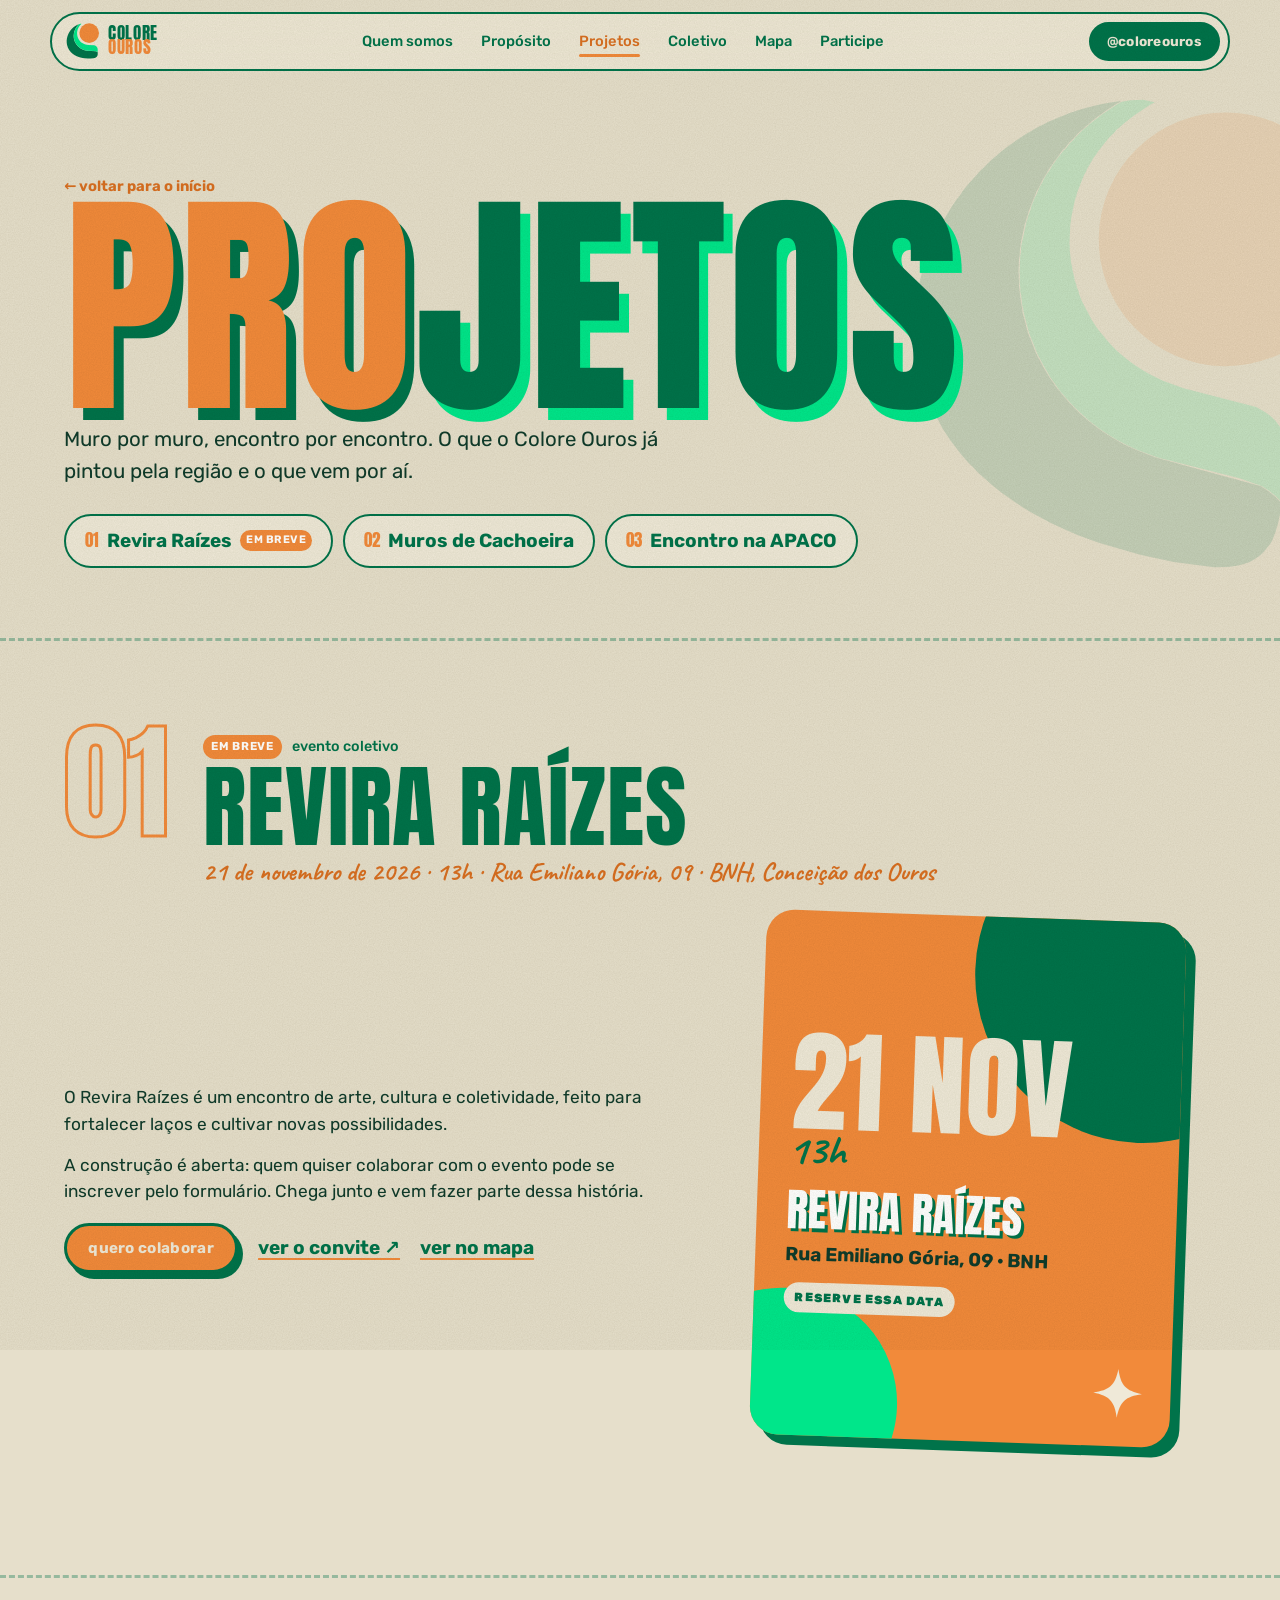
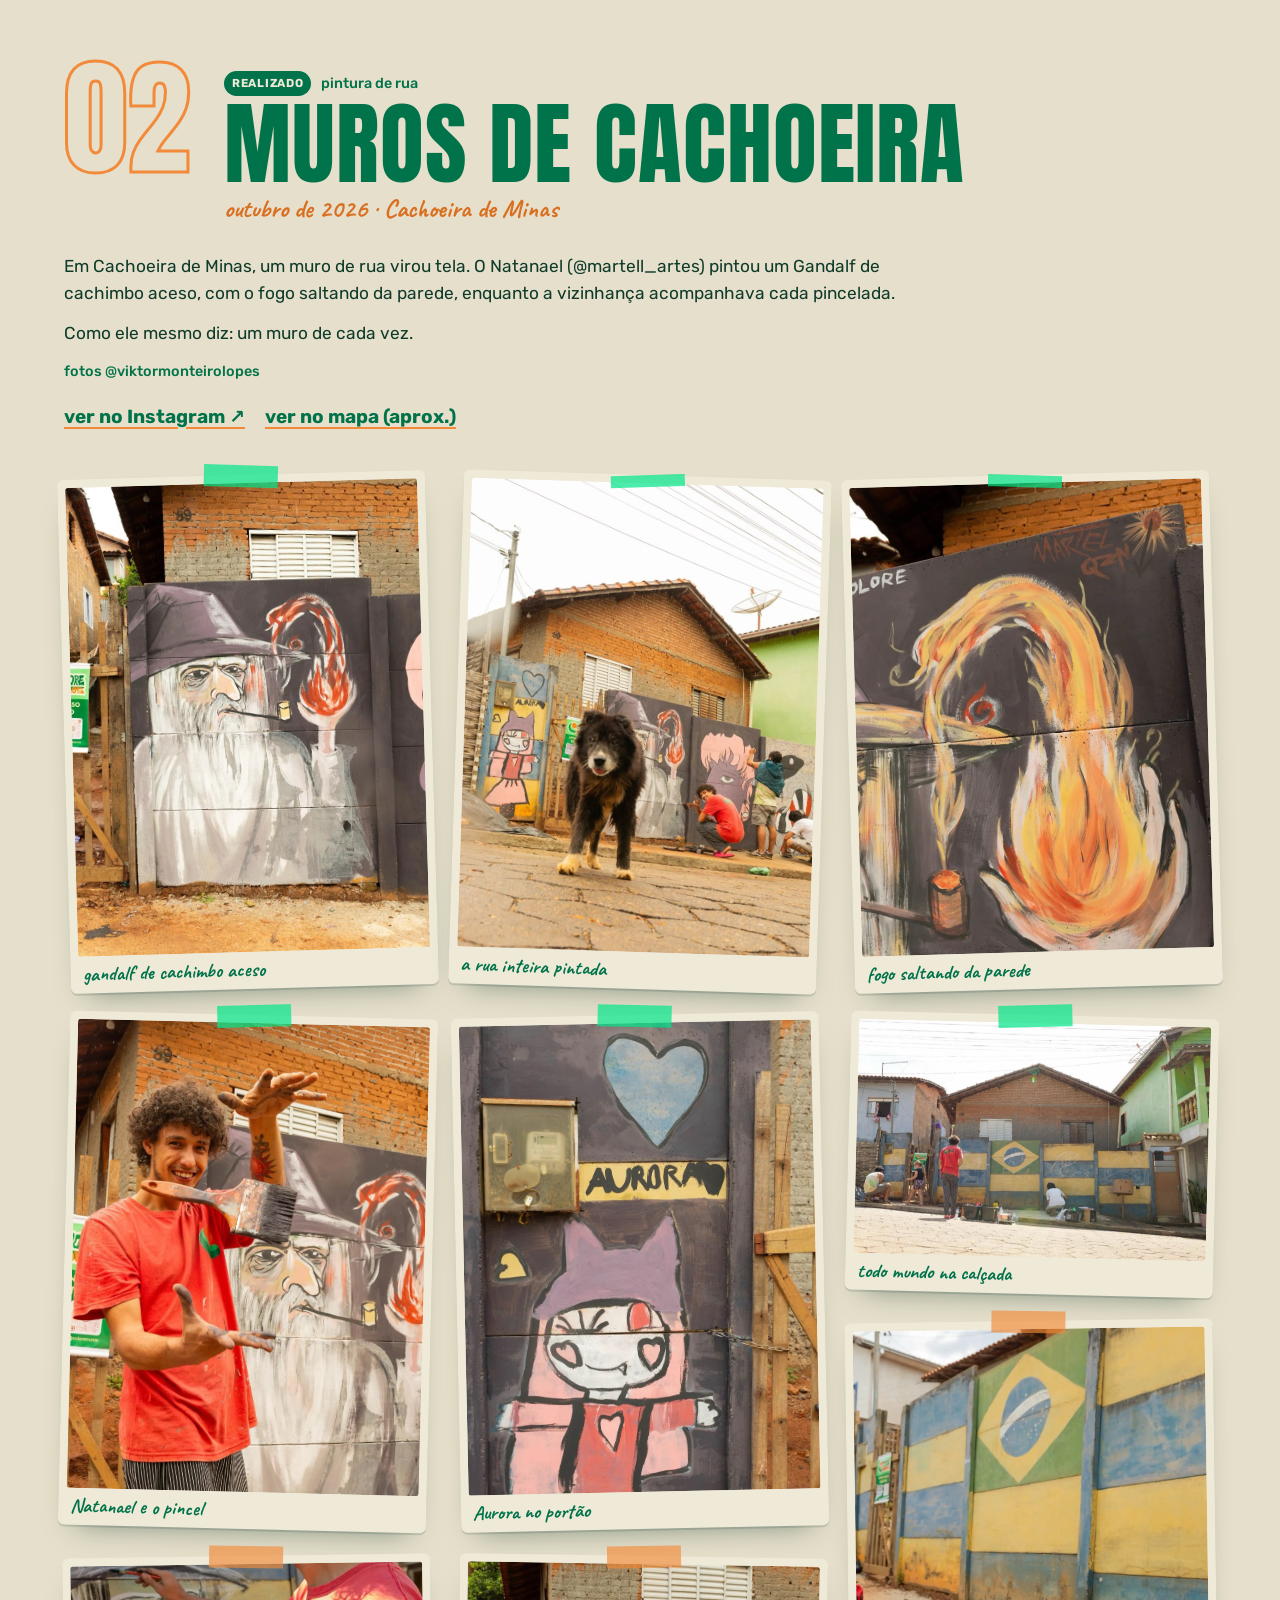
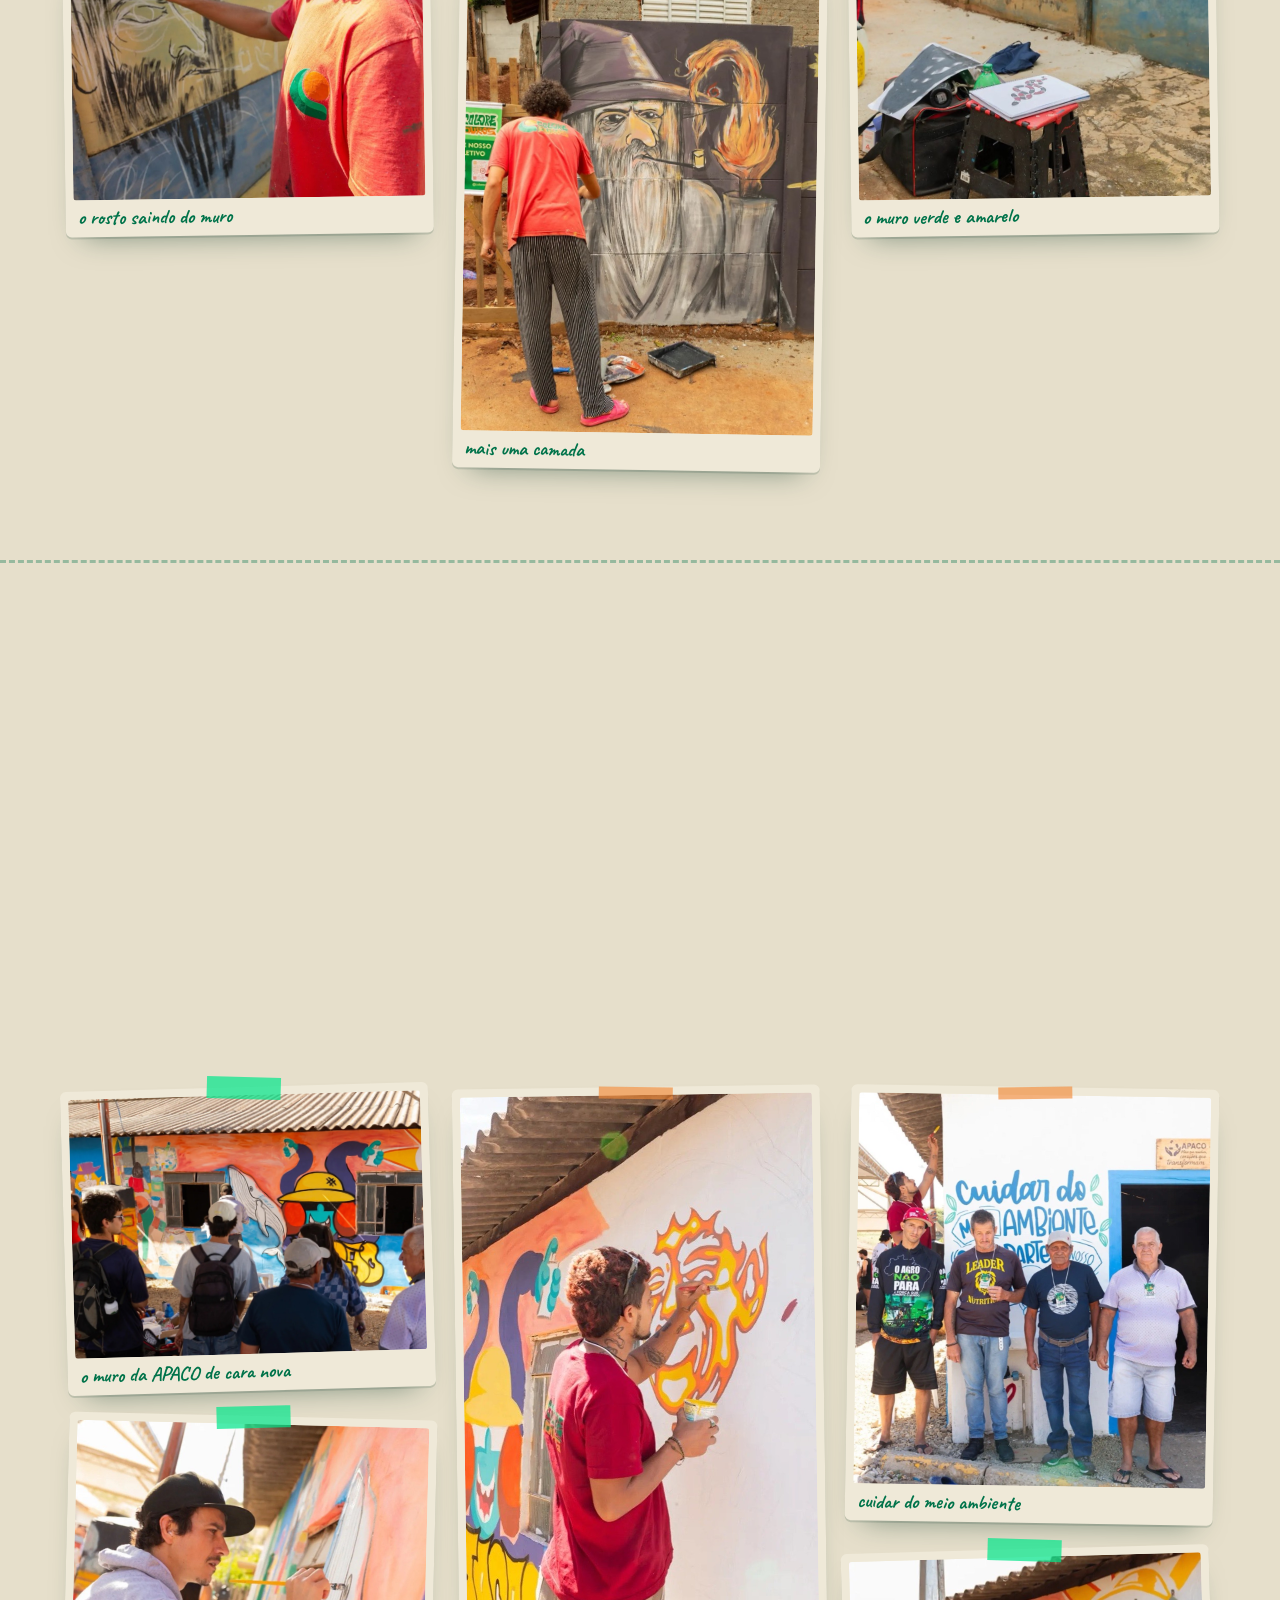
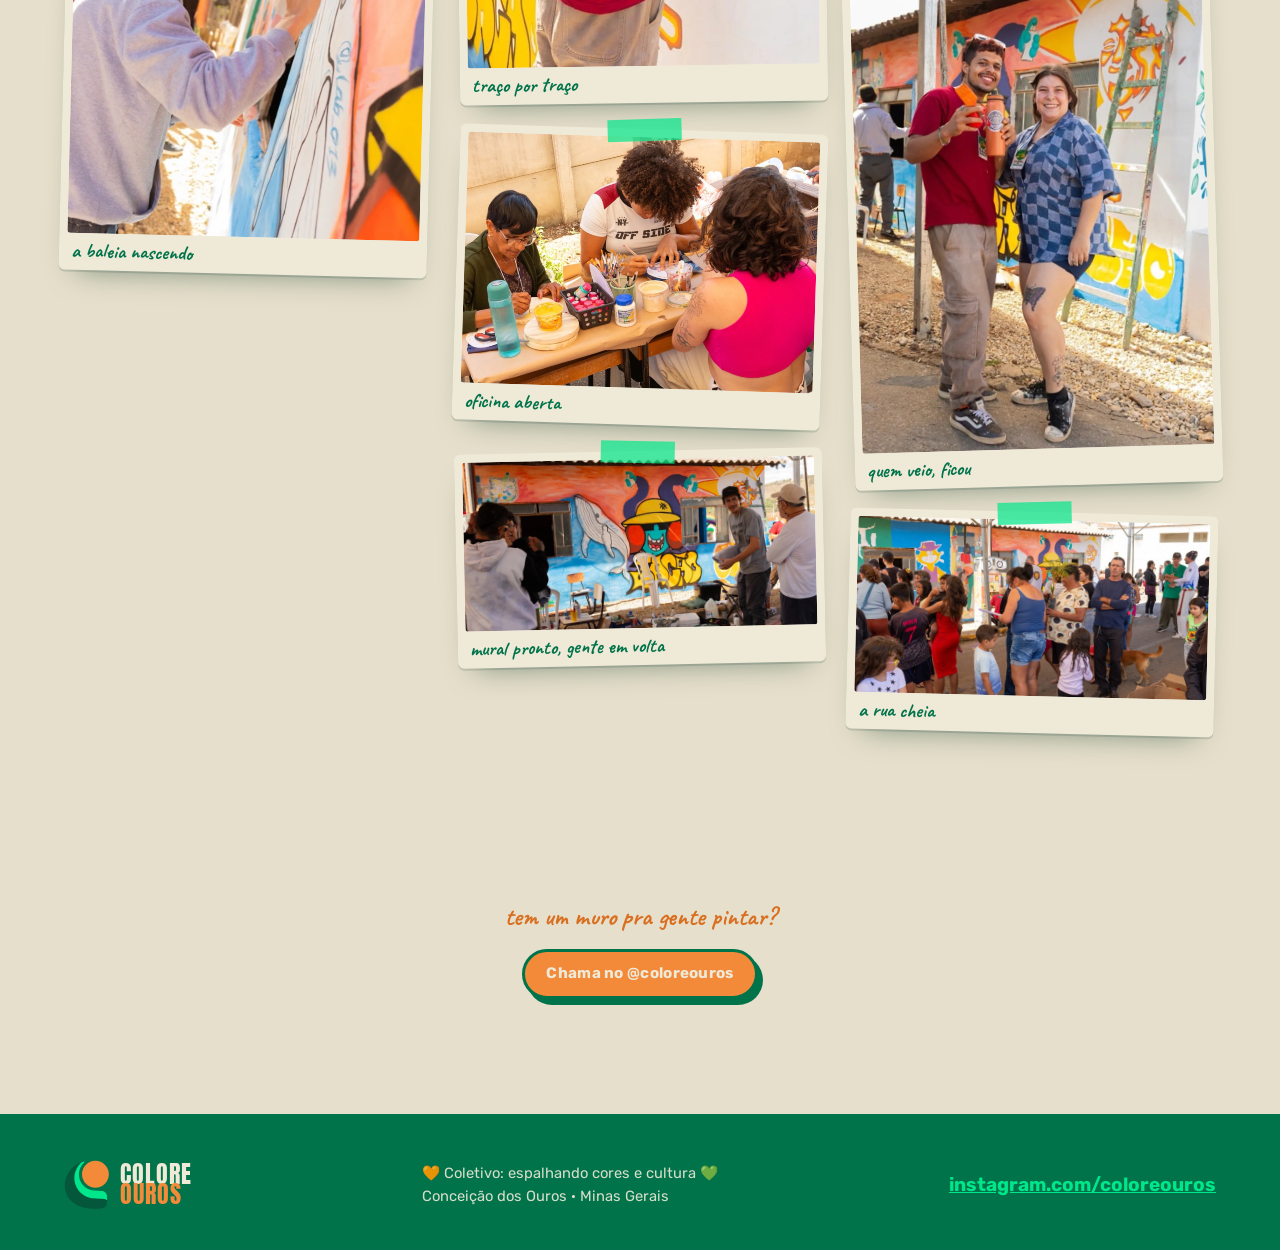
==== projetos.html @ c22f5bc1 "Página de projetos, vitrine na home e projetos no mapa" ====
<!doctype html>
<html lang="pt-BR">
<head>
<meta charset="utf-8">
<meta name="viewport" content="width=device-width, initial-scale=1">
<title>Projetos | Colore Ouros</title>
<meta name="description" content="Murais, encontros e pinturas de rua do coletivo Colore Ouros, de Conceição dos Ouros (MG).">
<meta name="theme-color" content="#E6DFCB">
<link rel="icon" href="assets/logo-mark.jpg">
<link rel="preconnect" href="https://fonts.googleapis.com">
<link rel="preconnect" href="https://fonts.gstatic.com" crossorigin>
<link href="https://fonts.googleapis.com/css2?family=Anton&family=Rubik:ital,wght@0,400;0,500;0,700;0,900;1,400&family=Caveat:wght@600;700&display=swap" rel="stylesheet">
<link rel="stylesheet" href="style.css?v=6">
</head>
<body>

<!-- elementos reutilizáveis -->
<svg width="0" height="0" style="position:absolute" aria-hidden="true">
  <defs>
    <symbol id="mark" viewBox="90 105 820 875">
      <path class="m-dark" fill="var(--m-dark, #00734A)" d="M400 138L384 144L369 150L356 156L344 162L333 168L322 174L312 180L303 186L294 192L286 198L277 204L270 210L262 216L255 222L249 228L242 234L236 240L230 246L224 252L219 258L213 264L208 270L203 276L198 282L194 288L189 294L185 300L181 306L177 312L173 318L169 324L166 330L162 336L159 342L155 348L152 354L149 360L146 366L144 372L141 378L138 384L136 390L133 396L131 402L129 408L127 414L125 420L123 426L121 432L119 438L118 444L116 450L115 456L113 462L112 468L111 474L109 480L108 486L107 492L107 498L106 504L105 510L105 516L104 522L104 528L103 534L103 540L103 546L103 552L103 558L103 564L103 570L104 576L104 582L105 588L105 594L106 600L107 606L107 612L108 618L109 624L111 630L112 636L114 642L115 648L116 654L118 660L120 666L122 672L124 678L126 684L128 690L130 696L133 702L135 708L138 714L141 720L144 726L147 732L150 738L154 744L158 750L161 756L165 762L169 768L173 774L178 780L182 786L187 792L192 798L197 804L202 810L208 816L214 822L220 828L227 834L234 840L241 846L248 852L256 858L264 864L274 870L282 876L292 882L303 888L313 894L325 900L337 906L351 912L365 918L380 924L397 930L417 936L438 942L464 948L494 954L535 960L616 966L681 966L757 960L783 954L799 948L811 942L821 936L828 930L834 924L839 918L843 912L846 906L849 900L852 894L854 888L855 882L856 876L857 870L857 864L858 858L858 852L858 846L858 840L858 834L858 828L858 822L857 816L849 810L839 804L827 798L811 792L703 786L604 780L567 774L542 768L522 762L505 756L491 750L478 744L466 738L455 732L445 726L436 720L427 714L419 708L411 702L404 696L396 690L390 684L383 678L377 672L372 666L366 660L361 654L356 648L351 642L346 636L342 630L338 624L334 618L330 612L326 606L322 600L319 594L316 588L313 582L310 576L307 570L304 564L302 558L300 552L297 546L295 540L293 534L291 528L289 522L287 516L286 510L284 504L283 498L281 492L280 486L279 480L278 474L277 468L277 462L276 456L275 450L275 444L274 438L274 432L274 426L274 420L274 414L274 408L274 402L275 396L275 390L276 384L276 378L277 372L278 366L279 360L280 354L281 348L282 342L283 336L285 330L287 324L288 318L290 312L292 306L294 300L296 294L298 288L301 282L303 276L306 270L309 264L311 258L314 252L318 246L321 240L324 234L328 228L332 222L335 216L339 210L344 204L348 198L353 192L357 186L362 180L367 174L373 168L378 162L384 156L390 150L396 144L403 138Z"/>
      <path class="m-light" fill="var(--m-light, #00E68A)" d="M443 126L420 132L405 138L398 144L392 150L386 156L380 162L374 168L369 174L364 180L359 186L354 192L350 198L345 204L341 210L337 216L333 222L330 228L326 234L323 240L320 246L316 252L313 258L310 264L307 270L305 276L302 282L300 288L298 294L295 300L293 306L291 312L290 318L288 324L286 330L285 336L284 342L282 348L281 354L280 360L279 366L279 372L278 378L277 384L277 390L276 396L276 402L276 408L276 414L276 420L276 426L276 432L276 438L276 444L277 450L278 456L278 462L279 468L280 474L281 480L282 486L283 492L285 498L286 504L287 510L289 516L291 522L292 528L295 534L297 540L299 546L301 552L304 558L306 564L309 570L312 576L315 582L318 588L321 594L324 600L328 606L332 612L336 618L340 624L344 630L348 636L353 642L358 648L363 654L368 660L374 666L379 672L385 678L392 684L398 690L405 696L413 702L421 708L429 714L438 720L447 726L458 732L468 738L480 744L493 750L508 756L525 762L545 768L570 774L610 780L769 786L814 792L829 798L842 804L851 810L857 810L857 804L857 798L857 792L857 786L857 780L857 774L857 768L857 762L857 756L857 750L857 744L856 738L855 732L854 726L852 720L850 714L847 708L845 702L841 696L837 690L832 684L827 678L820 672L813 666L804 660L791 654L772 648L631 642L590 636L565 630L547 624L531 618L518 612L506 606L495 600L486 594L477 588L469 582L462 576L454 570L447 564L441 558L435 552L430 546L425 540L420 534L415 528L410 522L406 516L402 510L399 504L395 498L392 492L388 486L386 480L383 474L380 468L378 462L375 456L373 450L371 444L369 438L367 432L366 426L364 420L363 414L362 408L361 402L360 396L359 390L358 384L358 378L357 372L357 366L357 360L357 354L357 348L357 342L357 336L358 330L358 324L359 318L360 312L361 306L362 300L363 294L364 288L366 282L367 276L369 270L371 264L373 258L375 252L378 246L380 240L383 234L386 228L389 222L392 216L395 210L399 204L403 198L406 192L411 186L415 180L420 174L425 168L430 162L435 156L441 150L447 144L453 138L459 132L466 126Z"/>
      <circle class="m-sun" fill="var(--m-sun, #F28A3A)" cx="650" cy="351" r="239"/>
    </symbol>
    <symbol id="drop" viewBox="0 0 60 30"><path d="M3 15C15 2 45 0 57 15 45 30 15 28 3 15z" fill="none" stroke="currentColor" stroke-width="4" stroke-linecap="round"/></symbol>
    <symbol id="arrow" viewBox="0 0 220 90"><path d="M6 60c30-50 70-60 95-30s50 45 80 10c10-12 18-26 22-40M188 10l15-5 4 17" fill="none" stroke="currentColor" stroke-width="5" stroke-linecap="round" stroke-linejoin="round"/></symbol>
    <symbol id="star" viewBox="0 0 40 40"><path d="M20 2c2 12 6 16 18 18-12 2-16 6-18 18-2-12-6-16-18-18 12-2 16-6 18-18z" fill="currentColor"/></symbol>
  </defs>
</svg>

<div class="grain" aria-hidden="true"></div>

<header class="nav" id="nav">
  <a href="index.html" class="brand" aria-label="Colore Ouros, início">
    <svg class="brand-mark"><use href="#mark"/></svg>
    <span class="brand-word"><b>COLORE</b><i>OUROS</i></span>
  </a>
  <nav class="nav-links" aria-label="Seções">
    <a href="index.html#quem-somos">Quem somos</a>
    <a href="index.html#proposito">Propósito</a>
    <a href="projetos.html" aria-current="page">Projetos</a>
    <a href="index.html#coletivo">Coletivo</a>
    <a href="index.html#mapa">Mapa</a>
    <a href="index.html#participe">Participe</a>
  </nav>
  <a class="btn btn-ig" href="https://www.instagram.com/coloreouros/" target="_blank" rel="noopener">@coloreouros</a>
</header>

<main class="pj-page">
  <section class="pj-hero">
    <a class="pj-back" href="index.html">← voltar para o início</a>
    <h1 class="pj-title"><span>PRO</span><span>JETOS</span></h1>
    <p class="pj-lead">Muro por muro, encontro por encontro. O que o Colore Ouros já pintou pela região e o que vem por aí.</p>
    <nav class="pj-index" id="pjIndex" aria-label="Lista de projetos"></nav>
    <svg class="pj-hero-mark" aria-hidden="true"><use href="#mark"/></svg>
  </section>

  <div id="pjList"></div>

  <section class="pj-end">
    <p class="scribble">tem um muro pra gente pintar?</p>
    <a class="btn btn-solid" href="https://www.instagram.com/coloreouros/" target="_blank" rel="noopener">Chama no @coloreouros</a>
  </section>

  <dialog class="lightbox" id="lightbox" aria-label="Foto ampliada">
    <button type="button" class="lb-close" aria-label="Fechar">×</button>
    <img alt="">
    <p class="lb-cap"></p>
  </dialog>
</main>

<footer class="foot">
  <div class="foot-brand">
    <svg class="brand-mark"><use href="#mark"/></svg>
    <span class="brand-word"><b>COLORE</b><i>OUROS</i></span>
  </div>
  <p>🧡 Coletivo: espalhando cores e cultura 💚<br>Conceição dos Ouros · Minas Gerais</p>
  <a href="https://www.instagram.com/coloreouros/" target="_blank" rel="noopener">instagram.com/coloreouros</a>
</footer>

<script src="projetos-dados.js?v=1"></script>
<script src="projetos.js?v=1"></script>
</body>
</html>
---- style.css ----
:root {
  --cream: #E6DFCB;
  --cream-2: #EFE9D8;
  --orange: #F28A3A;
  --orange-d: #D96F20;
  --green: #00734A;
  --green-d: #04573A;
  --mint: #00E68A;
  --ink: #0F3B2A;
  --pad: clamp(16px, 5vw, 64px);
  --display: "Anton", Impact, "Arial Narrow", sans-serif;
  --body: "Rubik", system-ui, sans-serif;
  --hand: "Caveat", cursive;
}

*, *::before, *::after { box-sizing: border-box; }
html { scroll-behavior: smooth; -webkit-text-size-adjust: 100%; }
body {
  margin: 0;
  background: var(--cream);
  color: var(--green);
  font-family: var(--body);
  font-size: clamp(16px, 1.05vw + 10px, 19px);
  line-height: 1.55;
  overflow-x: hidden;
}
img { display: block; max-width: 100%; }
a { color: inherit; }
svg use { pointer-events: none; }

/* grão de papel/parede */
.grain {
  position: fixed; inset: -50%;
  pointer-events: none; z-index: 100;
  opacity: .16; mix-blend-mode: multiply;
  background-image: url("data:image/svg+xml;utf8,<svg xmlns='http://www.w3.org/2000/svg' width='220' height='220'><filter id='n'><feTurbulence type='fractalNoise' baseFrequency='.85' numOctaves='3' stitchTiles='stitch'/><feColorMatrix values='0 0 0 0 .2 0 0 0 0 .2 0 0 0 0 .1 0 0 0 .9 0'/></filter><rect width='100%' height='100%' filter='url(%23n)'/></svg>");
  animation: grain 1.2s steps(4) infinite;
}
@keyframes grain {
  0% { transform: translate(0, 0); } 25% { transform: translate(-3%, 2%); }
  50% { transform: translate(2%, -3%); } 75% { transform: translate(-2%, -1%); }
}

/* ---------- botões ---------- */
.btn {
  display: inline-flex; align-items: center; gap: .55em;
  font: 700 .95rem/1 var(--body);
  letter-spacing: .02em;
  text-decoration: none;
  padding: .95em 1.4em;
  border-radius: 999px;
  border: 3px solid var(--green);
  transition: transform .2s cubic-bezier(.3,1.6,.5,1), box-shadow .2s, background .2s, color .2s;
  -webkit-tap-highlight-color: transparent;
}
.btn:hover { transform: translate(-2px, -3px) rotate(-1.5deg); }
.btn-solid { background: var(--orange); color: var(--cream-2); box-shadow: 5px 6px 0 var(--green); }
.btn-solid:hover { box-shadow: 8px 10px 0 var(--green); }
.btn-ghost { background: transparent; color: var(--green); }
.btn-ghost:hover { background: var(--mint); }
.btn-ig { background: var(--green); color: var(--cream-2); padding: .7em 1.1em; font-size: .85rem; }
.btn-ig:hover { background: var(--orange); border-color: var(--orange); }

/* ---------- nav ---------- */
.nav {
  position: fixed; top: 12px; left: 50%; z-index: 50;
  transform: translateX(-50%);
  width: min(1180px, calc(100% - 24px));
  display: flex; align-items: center; justify-content: space-between; gap: 16px;
  padding: 8px 8px 8px 14px;
  background: rgba(239, 233, 216, .82);
  backdrop-filter: blur(12px) saturate(1.3);
  -webkit-backdrop-filter: blur(12px) saturate(1.3);
  border: 2px solid var(--green);
  border-radius: 999px;
  transition: transform .4s, box-shadow .3s;
}
.nav.scrolled { box-shadow: 0 6px 0 var(--green); }
.nav.hidden { transform: translate(-50%, -140%); }
.brand { display: flex; align-items: center; gap: 8px; text-decoration: none; }
.brand-mark { width: 34px; height: 36px; flex: none; }
.brand-word { display: flex; flex-direction: column; font-family: var(--display); line-height: .82; font-size: 17px; letter-spacing: .04em; }
.brand-word b { font-weight: 400; color: var(--green); }
.brand-word i { font-style: normal; color: var(--orange); }
.nav-links { display: flex; gap: clamp(10px, 2.2vw, 28px); }
.nav-links a { text-decoration: none; font-weight: 500; font-size: .92rem; position: relative; }
.nav-links a::after {
  content: ""; position: absolute; left: 0; right: 0; bottom: -4px; height: 3px;
  background: var(--orange); border-radius: 3px;
  transform: scaleX(0); transform-origin: left; transition: transform .25s;
}
.nav-links a:hover::after { transform: scaleX(1); }

/* ---------- hero ---------- */
.hero {
  position: relative;
  min-height: 100svh;
  display: grid; place-items: center;
  padding: 110px var(--pad) 90px;
  overflow: hidden;
  isolation: isolate;
}
#paint { position: absolute; inset: 0; width: 100%; height: 100%; z-index: -1; touch-action: pan-y; }
.hero-inner {
  width: min(1180px, 100%);
  display: grid; grid-template-columns: 1.15fr .85fr; align-items: center; gap: 4vw;
  pointer-events: none;
}
.hero-inner a, .hero-inner button { pointer-events: auto; }
.kicker { display: flex; align-items: center; gap: 10px; font-weight: 500; font-size: .95rem; margin: 0 0 14px; }
.dot { width: 12px; height: 12px; border-radius: 50%; background: var(--orange); box-shadow: 0 0 0 4px rgba(242,138,58,.25); animation: pulse 2s infinite; }
@keyframes pulse { 50% { box-shadow: 0 0 0 9px rgba(242,138,58,0); } }

.hero-title {
  margin: 0;
  font-family: var(--display); font-weight: 400;
  font-size: clamp(5.2rem, 17vw, 15rem);
  line-height: .86; letter-spacing: .005em;
  display: flex; flex-direction: column;
}
.hero-title .line { display: block; color: var(--orange); text-shadow: .045em .05em 0 var(--green); }
.hero-title .l2 { color: var(--green); text-shadow: .045em .05em 0 var(--mint); padding-left: .55em; }
.hero-title .line { opacity: 0; transform: translateY(40%) rotate(4deg); animation: rise .9s cubic-bezier(.2,1.2,.4,1) forwards; }
.hero-title .l2 { animation-delay: .15s; }
@keyframes rise { to { opacity: 1; transform: none; } }

.hero-sub { font-family: var(--hand); font-size: clamp(1.7rem, 3vw, 2.4rem); line-height: 1.1; margin: 18px 0 26px; color: var(--green-d); }
.heart { display: inline-block; animation: beat 1.6s infinite; font-size: .8em; }
.heart:last-child { animation-delay: .8s; }
@keyframes beat { 15% { transform: scale(1.25); } 30% { transform: scale(1); } }
.hero-cta { display: flex; gap: 12px; flex-wrap: wrap; }

.hero-art { position: relative; aspect-ratio: 1; width: 100%; max-width: 520px; justify-self: center; }
.hero-mark { width: 100%; height: 100%; overflow: visible; filter: drop-shadow(10px 12px 0 rgba(0,115,74,.18)); }
.hero-mark .m-sun { transform-origin: 650px 351px; animation: sun 1.1s .3s cubic-bezier(.2,1.4,.4,1) both, bob 6s 1.4s ease-in-out infinite; }
.hero-mark .m-light { animation: swoosh 1s .1s cubic-bezier(.2,1,.3,1) both; }
.hero-mark .m-dark { animation: swoosh 1s both; }
@keyframes sun { from { transform: translate(-60px, 260px) scale(.2); opacity: 0; } }
@keyframes swoosh { from { transform: translateX(-80px) rotate(-12deg); opacity: 0; } }
@keyframes bob { 50% { transform: translate(6px, -14px); } }

.badge { position: absolute; right: -4%; bottom: 2%; width: 34%; aspect-ratio: 1; isolation: isolate; }
.badge > svg:first-child { width: 100%; height: 100%; animation: spin 18s linear infinite; }
.badge text { font: 400 17.5px var(--display); letter-spacing: .14em; fill: var(--green); }
.badge::before { content: ""; position: absolute; inset: 12%; border-radius: 50%; background: var(--mint); z-index: -1; }
.badge-star { position: absolute; inset: 33%; width: 34%; height: 34%; color: var(--orange); animation: spin 6s linear infinite reverse; }
@keyframes spin { to { transform: rotate(360deg); } }

.paint-hint {
  position: absolute; left: var(--pad); bottom: 24px; margin: 0;
  display: flex; align-items: center; gap: 8px;
  font: 700 1.35rem var(--hand); color: var(--orange-d);
  pointer-events: none;
}
.paint-hint svg { width: 60px; height: 26px; color: var(--orange); transform: scaleY(-1) rotate(180deg); }
.wipe {
  position: absolute; right: var(--pad); bottom: 24px;
  font: 500 .8rem var(--body); color: var(--green);
  background: transparent; border: 2px dashed var(--green); border-radius: 999px;
  padding: .55em 1em; cursor: pointer; opacity: 0; transition: opacity .3s, background .2s;
}
.wipe.show { opacity: 1; }
.wipe:hover { background: var(--cream-2); }

/* ---------- títulos ---------- */
.display { font-family: var(--display); font-weight: 400; line-height: .9; margin: 0; letter-spacing: .01em; }
.shadowed { color: var(--orange); text-shadow: .05em .06em 0 var(--green); font-size: clamp(3.4rem, 9vw, 7.5rem); }
.mini-mark { width: clamp(52px, 7vw, 92px); height: clamp(56px, 7.5vw, 98px); flex: none; }

/* ---------- quem somos ---------- */
.about { padding: clamp(60px, 9vw, 130px) var(--pad); max-width: 1280px; margin: 0 auto; }
.about-head { display: flex; align-items: center; gap: 14px; margin-bottom: clamp(30px, 5vw, 60px); }
.about-grid { display: grid; grid-template-columns: .8fr 1.2fr .9fr; gap: clamp(20px, 3vw, 44px); align-items: center; }
.brushes { position: relative; margin: 0; transform: rotate(-6deg); }
.brushes img { border-radius: 40% 60% 55% 45% / 45% 40% 60% 55%; box-shadow: 0 0 0 6px var(--mint); }
.drops { position: absolute; width: 56px; height: 28px; color: var(--orange); bottom: -16px; right: -6px; transform: rotate(20deg); }
.drops.d2 { bottom: 14px; right: -40px; transform: rotate(-30deg); }
.drops.d3 { bottom: -50px; right: 26px; transform: rotate(70deg); }
.lead { font-size: clamp(1.25rem, 2vw, 1.6rem); line-height: 1.4; color: var(--ink); margin-top: 0; }
.lead strong { color: var(--green); }
mark { color: inherit; padding: 0 .15em; border-radius: .2em; -webkit-box-decoration-break: clone; box-decoration-break: clone; }
.hl-o { background: linear-gradient(transparent 55%, rgba(242,138,58,.55) 55%); }
.hl-g { background: linear-gradient(transparent 55%, rgba(0,230,138,.6) 55%); }
.about-text p { color: var(--ink); }
.scribble { font: 700 1.6rem var(--hand); color: var(--orange-d) !important; display: flex; align-items: center; gap: 6px; }
.scribble svg { width: 90px; height: 40px; color: var(--green); }
.arch { margin: 0; position: relative; }
.arch img { border-radius: 999px 999px 18px 18px; border: 5px solid var(--green); box-shadow: 10px 12px 0 var(--orange); width: 100%; }
.arch figcaption { font: 700 1.25rem var(--hand); color: var(--green); text-align: center; margin-top: 18px; transform: rotate(-2deg); }

.pillars { display: grid; grid-template-columns: repeat(3, 1fr); gap: clamp(14px, 2vw, 26px); margin-top: clamp(50px, 7vw, 100px); }
.pillar {
  position: relative; padding: 28px 26px 30px;
  background: var(--cream-2); border: 3px solid var(--green); border-radius: 26px;
  box-shadow: 8px 8px 0 var(--c);
  transition: transform .3s cubic-bezier(.3,1.6,.5,1), box-shadow .3s;
}
.pillar:hover { transform: translate(-4px, -6px) rotate(-1deg); box-shadow: 14px 14px 0 var(--c); }
.pillar .num { font: 400 3.6rem/1 var(--display); color: var(--c); -webkit-text-stroke: 2px var(--green); }
.pillar h3 { font: 400 1.9rem/1 var(--display); margin: 12px 0 10px; letter-spacing: .02em; text-transform: uppercase; }
.pillar p { margin: 0; color: var(--ink); font-size: .98rem; }

/* ---------- propósito ---------- */
.purpose {
  position: relative; overflow: hidden;
  background: var(--green); color: var(--cream-2);
  padding: clamp(80px, 12vw, 170px) var(--pad);
  border-radius: clamp(36px, 7vw, 90px) clamp(36px, 7vw, 90px) 0 0;
}
.purpose-bg .blob { position: absolute; border-radius: 50%; filter: blur(2px); opacity: .9; }
.b1 { width: 38vw; height: 38vw; max-width: 460px; max-height: 460px; background: var(--orange); top: -14%; right: -8%; animation: bob 9s ease-in-out infinite; }
.b2 { width: 50vw; height: 22vw; background: var(--mint); bottom: -12vw; left: -10vw; border-radius: 0 999px 999px 0 !important; opacity: .55 !important; }
.b3 { width: 70vw; height: 30vw; background: var(--green-d); bottom: -18vw; left: -14vw; border-radius: 0 999px 999px 0 !important; }
.purpose-inner { position: relative; max-width: 1100px; margin: 0 auto; }
.purpose-title { display: flex; align-items: center; gap: 14px; font-size: clamp(3.6rem, 10vw, 8.5rem); color: var(--orange); text-shadow: .05em .06em 0 var(--green-d); }
.purpose-title .mini-mark { --m-dark: var(--green-d); }
.manifesto {
  font: 500 clamp(1.7rem, 4.2vw, 3.6rem)/1.18 var(--body);
  letter-spacing: -.01em; margin: clamp(26px, 4vw, 50px) 0 0;
}
.manifesto em { font-style: normal; font-weight: 900; }
.manifesto em.o { color: var(--orange); }
.manifesto em.g { color: var(--mint); }
.manifesto .w { opacity: .14; transition: opacity .4s; }
.manifesto .w.on { opacity: 1; }

/* ---------- coletivo ---------- */
.crew { padding: clamp(70px, 10vw, 140px) var(--pad); max-width: 1280px; margin: 0 auto; }
.crew-hero { display: grid; grid-template-columns: .9fr 1.1fr; gap: clamp(24px, 5vw, 70px); align-items: center; margin-bottom: clamp(60px, 9vw, 120px); }
.crew-copy p { color: var(--ink); font-size: 1.1rem; max-width: 30em; }
.crew-photo { margin: 0; position: relative; transform: rotate(2deg); }
.crew-photo::before { content: ""; position: absolute; inset: 0; background: var(--orange); border-radius: 30px; transform: rotate(-5deg) translate(-10px, 10px); z-index: -1; }
.crew-photo img { border-radius: 30px; border: 4px solid var(--green); filter: contrast(1.05); }

.tag-title { text-align: center; margin: 0 0 clamp(26px, 4vw, 46px); }
.tag-title span {
  display: inline-block; font: 400 clamp(2.4rem, 6vw, 4.6rem)/1 var(--display);
  color: var(--orange); letter-spacing: .02em;
  padding: .12em .5em .08em; background: var(--green); border-radius: 14px; transform: rotate(-2deg);
}
.tag-title.alt span { background: var(--mint); color: var(--green); transform: rotate(1.5deg); }
.tag-title.alt { margin-top: clamp(60px, 8vw, 110px); }

.cards { display: grid; grid-template-columns: repeat(2, 1fr); gap: clamp(22px, 3vw, 40px); }
.card {
  display: grid; grid-template-columns: 40% 1fr;
  background: var(--cream-2); border: 3px solid var(--green); border-radius: 28px;
  overflow: hidden; transform: rotate(var(--tilt));
  box-shadow: 8px 10px 0 var(--green);
  transition: transform .35s cubic-bezier(.3,1.6,.5,1), box-shadow .35s;
}
.card:nth-child(even) { box-shadow: 8px 10px 0 var(--orange); }
.card:hover { transform: rotate(0) translateY(-6px) scale(1.01); }
.card-photo { position: relative; overflow: hidden; background: var(--cream); border-right: 3px solid var(--green); }
.card-photo img { width: 100%; height: 100%; object-fit: cover; object-position: top center; transition: transform .6s; }
.card:hover .card-photo img { transform: scale(1.06); }
.card-body { padding: 24px 24px 26px; }
.card h4 { font: 400 2.3rem/1 var(--display); margin: 0; color: var(--orange); text-shadow: 2px 3px 0 var(--green); letter-spacing: .02em; }
.role { font-weight: 700; font-size: .82rem; text-transform: uppercase; letter-spacing: .06em; margin: 8px 0 12px; color: var(--green); }
.role a { color: var(--orange-d); text-decoration: none; border-bottom: 2px solid var(--mint); }
.card-body p:last-child { margin: 0; color: var(--ink); font-size: .93rem; }

/* ---------- cta ---------- */
.cta {
  position: relative; overflow: hidden; isolation: isolate;
  background: var(--orange);
  padding: clamp(90px, 13vw, 180px) var(--pad);
  text-align: center; cursor: crosshair;
  border-radius: clamp(36px, 7vw, 90px) clamp(36px, 7vw, 90px) 0 0;
}
#splats { position: absolute; inset: 0; width: 100%; height: 100%; z-index: -1; }
.cta-inner { max-width: 760px; margin: 0 auto; }
.cta-mark { width: 110px; height: 118px; margin: 0 auto 10px; display: block; }
.cta-mark { --m-sun: var(--cream-2); }
.cta-title { margin: 0; display: flex; flex-direction: column; gap: .06em; font: 400 clamp(4.4rem, 15vw, 11rem)/.92 var(--display); color: var(--cream-2); text-shadow: .05em .06em 0 var(--green); }
.cta p { color: var(--green-d); font-size: 1.15rem; font-weight: 500; }
.btn-big { background: var(--green); color: var(--cream-2); font-size: 1.15rem; padding: 1em 1.6em; border-color: var(--green-d); box-shadow: 6px 8px 0 var(--green-d); margin-top: 10px; }
.btn-big svg { width: 24px; height: 24px; }
.btn-big:hover { background: var(--mint); color: var(--green); }
.click-hint { font: 700 1.3rem var(--hand) !important; margin-top: 22px; opacity: .8; }

/* ---------- footer ---------- */
.foot {
  background: var(--green); color: var(--cream-2);
  padding: 46px var(--pad) 40px;
  display: flex; align-items: center; justify-content: space-between; gap: 20px; flex-wrap: wrap;
}
.foot-brand { display: flex; align-items: center; gap: 10px; }
.foot .brand-mark { width: 46px; height: 50px; }
.foot .brand-mark { --m-dark: var(--green-d); }
.foot .brand-word { font-size: 24px; }
.foot .brand-word b { color: var(--cream-2); }
.foot p { margin: 0; font-size: .92rem; opacity: .9; }
.foot a { color: var(--mint); font-weight: 700; }

/* ---------- reveal ---------- */
.reveal { opacity: 0; translate: 0 40px; transition: opacity .8s, translate .8s cubic-bezier(.2,1,.3,1); }
.reveal.in { opacity: 1; translate: 0 0; }

/* =========== responsivo =========== */
@media (max-width: 1020px) {
  .about-grid { grid-template-columns: 1fr 1fr; }
  .about-text { grid-column: 1 / -1; order: -1; }
  .cards { grid-template-columns: 1fr; max-width: 720px; margin: 0 auto; }
}

@media (max-width: 760px) {
  .nav { padding: 6px 6px 6px 10px; top: 10px; }
  .nav-links { display: none; }
  .btn-ig { font-size: .78rem; padding: .65em .95em; }

  .hero { padding: 96px var(--pad) 110px; align-items: start; }
  .hero-inner { grid-template-columns: 1fr; gap: 6px; }
  .hero-art { order: -1; width: 58%; max-width: 250px; justify-self: end; margin: 0 4px 18px 0; }
  .badge { right: auto; left: -30%; bottom: -8%; width: 44%; }
  .hero-title { font-size: clamp(5rem, 30vw, 9rem); margin-bottom: 10px; }
  .hero-title .l2 { padding-left: .3em; }
  .kicker { font-size: .82rem; }
  .hero-cta .btn { flex: 1 1 auto; justify-content: center; }
  .paint-hint { font-size: 1.15rem; bottom: 62px; }
  .paint-hint svg { width: 44px; }
  .wipe { bottom: 20px; right: auto; left: var(--pad); }

  .about-head { gap: 10px; }
  .about-grid { grid-template-columns: 1fr; }
  .brushes { width: 70%; justify-self: start; margin-left: 4%; }
  .arch { width: 88%; justify-self: end; margin-top: 10px; }
  .pillars { grid-template-columns: 1fr; }
  .pillar { padding: 22px 20px 24px; }

  .purpose-title { gap: 8px; }
  .b1 { width: 70vw; height: 70vw; top: -16vw; right: -26vw; }

  .crew-hero { grid-template-columns: 1fr; }
  .crew-photo { width: 96%; justify-self: center; }

  .card { grid-template-columns: 1fr; }
  .card-photo { aspect-ratio: 4 / 3.6; border-right: 0; border-bottom: 3px solid var(--green); }
  .card-photo img { object-position: center 12%; }
  .card-body { padding: 20px 20px 24px; }
  .card h4 { font-size: 2.1rem; }

  .foot { flex-direction: column; text-align: center; }
}

@media (hover: none) {
  .paint-hint { display: none; }
}

@media (prefers-reduced-motion: reduce) {
  *, *::before, *::after { animation: none !important; transition: none !important; }
  .reveal, .hero-title .line { opacity: 1; translate: none; transform: none; }
  .manifesto .w { opacity: 1; }
}

/* ============ animações extras ============ */
.hero-title .line { opacity: 1; transform: none; animation: none; white-space: nowrap; }
.cta-title span { white-space: nowrap; }
.hero-title .ch {
  display: inline-block; pointer-events: auto;
  animation: chDrop .9s cubic-bezier(.2,1.5,.4,1) both;
  animation-delay: calc(var(--i) * 60ms + .1s);
  transition: transform .45s cubic-bezier(.3,1.9,.5,1), color .2s;
}
.hero-title .l2 .ch { animation-delay: calc(var(--i) * 60ms + .5s); }
@keyframes chDrop {
  0% { transform: translateY(-120%) rotate(-25deg) scale(.5); opacity: 0; }
  60% { opacity: 1; }
}
.hero-title .ch:hover { transform: translateY(-.1em) rotate(-8deg) scale(1.08); color: var(--mint); }
.hero-title .l2 .ch:hover { color: var(--orange); }

html, body { overflow-x: clip; }
.stamp-in { opacity: 0; transform: scale(1.3) rotate(-8deg); transform-origin: left center; filter: blur(8px); }
.stamp-in.in { opacity: 1; transform: none; filter: none; transition: opacity .4s, transform .8s cubic-bezier(.2,1.7,.4,1), filter .5s; }
.tag-title span.stamp-in.in { transform: rotate(-2deg); }
.tag-title.alt span.stamp-in.in { transform: rotate(1.5deg); }

.about-text mark { background-size: 0% 100%; background-repeat: no-repeat; transition: background-size 1s cubic-bezier(.6,0,.2,1); }
.about-text.in mark { background-size: 100% 100%; }
.about-text.in mark:nth-of-type(1) { transition-delay: .4s; }
.about-text.in mark:nth-of-type(2) { transition-delay: .9s; }
.about-text.in mark:nth-of-type(3) { transition-delay: 1.4s; }

.pillar.reveal, .card.reveal { transition: opacity .8s var(--d, 0s), translate .8s cubic-bezier(.2,1,.3,1) var(--d, 0s), transform .35s cubic-bezier(.3,1.6,.5,1), box-shadow .35s; }
.pillar .num { display: inline-block; }
.pillar.in .num { animation: numPop .7s cubic-bezier(.2,1.8,.4,1) both; animation-delay: calc(var(--d, 0s) + .3s); }
@keyframes numPop { from { transform: scale(0) rotate(-40deg); } }

.card .card-photo img { clip-path: circle(0% at 50% 25%); transition: clip-path 1.2s cubic-bezier(.7,0,.2,1), transform .6s; }
.card.in .card-photo img { clip-path: circle(150% at 50% 25%); transition-delay: calc(var(--d, 0s) + .2s), 0s; }
.card h4 { transition: letter-spacing .4s; }
.card:hover h4 { letter-spacing: .06em; }

.btn { transition: transform .25s cubic-bezier(.3,1.6,.5,1), box-shadow .2s, background .2s, color .2s; }

.brand:hover .brand-mark { animation: wobble .7s cubic-bezier(.3,1.6,.5,1); }
@keyframes wobble { 30% { transform: rotate(-18deg) scale(1.1); } 60% { transform: rotate(10deg); } }

.cta-title .wv { display: inline-block; animation: wave 2.6s ease-in-out infinite; animation-delay: calc(var(--i) * 90ms); }
@keyframes wave { 0%, 60%, 100% { transform: none; } 30% { transform: translateY(-.08em) rotate(-3deg); } }
.cta-mark { animation: float 4s ease-in-out infinite; }
@keyframes float { 50% { transform: translateY(-12px) rotate(-6deg); } }

.about-head.in .mini-mark, .purpose-title.in .mini-mark { animation: spinIn 1s cubic-bezier(.2,1.5,.4,1) both; }
@keyframes spinIn { from { transform: rotate(-200deg) scale(.3); } }

@media (prefers-reduced-motion: reduce) {
  .stamp-in { opacity: 1; transform: none; filter: none; }
  .card .card-photo img { clip-path: none; }
  .about-text mark { background-size: 100% 100%; }
}

/* ============ mapa ============ */
.map-sec { padding: clamp(60px, 9vw, 130px) var(--pad); max-width: 1280px; margin: 0 auto; }
.map-head { display: grid; grid-template-columns: auto 1fr; align-items: end; gap: 12px 40px; margin-bottom: clamp(26px, 4vw, 44px); }
.map-head p { margin: 0 0 10px; max-width: 30em; color: var(--ink); font-size: 1.08rem; }
.map-wrap {
  display: grid; grid-template-columns: minmax(0, 1fr) 320px;
  border: 3px solid var(--green); border-radius: 28px; overflow: hidden;
  box-shadow: 10px 12px 0 var(--orange); background: var(--cream-2);
}
.map { height: clamp(420px, 62vh, 600px); background: var(--cream); z-index: 1; }
.map .leaflet-tile-pane { filter: sepia(.35) saturate(.85) hue-rotate(-8deg) contrast(.95); }
.map-side { border-left: 3px solid var(--green); display: flex; flex-direction: column; max-height: clamp(420px, 62vh, 600px); }
.map-count { margin: 0; padding: 18px 20px; font: 700 1.35rem/1.15 var(--hand); color: var(--green-d); border-bottom: 2px dashed rgba(0,115,74,.35); }
.map-count b { font: 400 1.9rem var(--display); color: var(--orange); margin-right: 4px; }
.map-list { list-style: none; margin: 0; padding: 8px; overflow: auto; }
.map-list button {
  width: 100%; display: flex; align-items: center; gap: 12px; text-align: left; cursor: pointer;
  background: transparent; border: 0; border-radius: 16px; padding: 10px 12px; color: var(--green);
  font: inherit; transition: background .2s, transform .25s cubic-bezier(.3,1.7,.5,1);
}
.map-list button:hover { background: var(--cream); transform: translateX(4px); }
.map-list li.on button { background: var(--mint); }
.map-list i {
  flex: none; width: 34px; height: 34px; border-radius: 50%; display: grid; place-items: center;
  background: var(--orange); color: var(--cream-2); font: 400 1rem var(--display); font-style: normal; box-shadow: 2px 3px 0 var(--green);
}
.map-list b { display: block; font-weight: 700; font-size: .98rem; line-height: 1.2; }
.map-list small { display: block; font-size: .82rem; color: var(--ink); opacity: .8; }

.pin { background: none; border: 0; }
.pin span {
  display: grid; place-items: center; width: 38px; height: 38px; border-radius: 50%;
  background: var(--orange); color: var(--cream-2); font: 400 15px var(--display);
  border: 4px solid var(--green); box-shadow: 0 0 0 4px var(--mint);
  transition: transform .3s cubic-bezier(.3,1.8,.5,1);
  animation: pinIn .7s cubic-bezier(.2,1.7,.4,1) both;
}
.pin:hover span { transform: scale(1.18) rotate(-8deg); }
@keyframes pinIn { from { transform: translateY(-30px) scale(.3); opacity: 0; } }

.pop-wrap .leaflet-popup-content-wrapper { padding: 0; border-radius: 20px; overflow: hidden; border: 3px solid var(--green); box-shadow: 6px 7px 0 var(--orange); background: var(--cream-2); }
.pop-wrap .leaflet-popup-content { margin: 0; width: min(270px, 72vw) !important; font-family: var(--body); }
.pop-wrap .leaflet-popup-tip { background: var(--green); }
.pop-wrap a.leaflet-popup-close-button { color: var(--cream-2); background: var(--green); border-radius: 50%; width: 26px; height: 26px; top: 8px; right: 8px; font: 700 18px/24px var(--body); }
.pop img, .pop-noimg { width: 100%; height: 150px; object-fit: cover; display: block; }
.pop-noimg { background: radial-gradient(circle at 62% 40%, var(--orange) 0 22%, transparent 23%), linear-gradient(160deg, var(--mint) 0 45%, var(--green) 45%); }
.pop-body { padding: 12px 16px 14px; color: var(--ink); }
.pop-body h4 { margin: 0; font: 400 1.5rem/1 var(--display); color: var(--orange); text-shadow: 1px 2px 0 var(--green); letter-spacing: .02em; }
.pop-body p { margin: 6px 0 0; font-size: .86rem; line-height: 1.4; }
.pop-by { font-weight: 700; color: var(--green); }
.pop-end { opacity: .75; }
.pop-links { display: flex; gap: 14px; margin-top: 10px !important; }
.pop-links a { color: var(--orange-d); font-weight: 700; text-decoration: none; border-bottom: 2px solid var(--mint); }

.map-cta { display: flex; align-items: center; justify-content: flex-end; gap: 18px; flex-wrap: wrap; margin-top: 30px; }
.map-cta[hidden] { display: none; }
.map-cta .scribble { margin: 0; }

@media (max-width: 760px) {
  .map-head { grid-template-columns: 1fr; }
  .map-wrap { grid-template-columns: 1fr; border-radius: 22px; box-shadow: 6px 8px 0 var(--orange); }
  .map { height: 58svh; min-height: 340px; }
  .map-side { border-left: 0; border-top: 3px solid var(--green); max-height: none; }
  .map-cta { justify-content: flex-start; }
}

/* botão do mapa no topo */
.btn-map {
  position: relative; gap: .7em; padding: .55em 1.3em .55em .6em;
  background: var(--green); color: var(--cream-2); border-color: var(--green-d);
  box-shadow: 5px 6px 0 var(--mint); transform: rotate(-2deg);
  background-image: radial-gradient(circle, rgba(0,230,138,.22) 1.4px, transparent 1.5px);
  background-size: 10px 10px;
}
.btn-map:hover { background-color: var(--green-d); box-shadow: 8px 10px 0 var(--mint); }
.map-ico {
  position: relative; flex: none; width: 42px; height: 42px; border-radius: 50%;
  background: var(--cream-2); display: grid; place-items: center; box-shadow: inset 0 0 0 3px var(--mint);
}
.map-ico svg { position: relative; z-index: 1; width: 20px; height: 26px; margin-top: -6px; animation: pinBob 1.8s cubic-bezier(.4,0,.3,1) infinite; transform-origin: 50% 100%; }
.map-ico i { position: absolute; left: 50%; bottom: 7px; width: 14px; height: 4px; margin-left: -7px; border-radius: 50%; background: rgba(0,115,74,.4); animation: pinShadow 1.8s cubic-bezier(.4,0,.3,1) infinite; }
@keyframes pinBob { 0%, 100% { transform: translateY(0); } 45% { transform: translateY(-6px) rotate(-6deg); } 60% { transform: translateY(0) scaleY(.85); } 70% { transform: scaleY(1.04); } }
@keyframes pinShadow { 45% { transform: scale(.5); opacity: .5; } }
.bm-txt { display: flex; flex-direction: column; line-height: 1; text-align: left; }
.bm-txt b { font: 400 1.25rem/1 var(--display); letter-spacing: .06em; }
.bm-txt small { font: 700 1.05rem/1 var(--hand); color: var(--mint); margin-top: 3px; }
.btn-map:hover .map-ico svg { animation-duration: .7s; }
@media (max-width: 760px) { .btn-map { flex: 1 1 100% !important; justify-content: center; } }
@media (prefers-reduced-motion: reduce) { .map-ico svg, .map-ico i { animation: none; } }

/* ============ PROJETOS (home) ============ */
.projects { padding: clamp(70px, 10vw, 140px) var(--pad) clamp(40px, 6vw, 80px); max-width: 1280px; margin: 0 auto; }
.proj-head { display: grid; grid-template-columns: auto 1fr; align-items: end; gap: 12px 40px; margin-bottom: clamp(30px, 5vw, 60px); }
.proj-head h2 { margin: 0; }
.proj-head p { margin: 0 0 10px; max-width: 30em; color: var(--ink); font-size: 1.08rem; }

.proj-cards { display: grid; grid-template-columns: repeat(3, 1fr); gap: clamp(22px, 3vw, 40px); }
.proj-card {
  display: flex; flex-direction: column; text-decoration: none; color: var(--green);
  background: var(--cream-2); border: 3px solid var(--green); border-radius: 26px;
  padding: 18px 18px 22px; box-shadow: 8px 8px 0 var(--green);
  transition: opacity .8s var(--d, 0s), translate .8s cubic-bezier(.2,1,.3,1) var(--d, 0s), transform .35s cubic-bezier(.3,1.6,.5,1), box-shadow .35s;
}
.proj-card:nth-child(3n+2) { box-shadow: 8px 8px 0 var(--orange); }
.proj-card:nth-child(3n) { box-shadow: 8px 8px 0 var(--mint); }
.proj-card:hover, .proj-card:focus-visible { transform: translate(-4px, -4px) rotate(-.6deg); box-shadow: 14px 14px 0 var(--green); outline: none; }
.proj-card:nth-child(3n+2):hover { box-shadow: 14px 14px 0 var(--orange); }
.proj-card:nth-child(3n):hover { box-shadow: 14px 14px 0 var(--mint); }

/* fotos em leque */
.pc-stack { position: relative; aspect-ratio: 4 / 3.4; margin: 6px 6px 18px; }
.pc-stack img {
  position: absolute; inset: 6% 14%; width: 72%; height: 88%; object-fit: cover;
  border: 6px solid #fff; border-bottom-width: 18px; border-radius: 4px;
  box-shadow: 0 10px 22px -12px rgba(15, 59, 42, .6);
  transition: transform .45s cubic-bezier(.3,1.5,.5,1);
}
.pc-stack img[style*="--k:0"] { transform: rotate(-2deg); z-index: 3; }
.pc-stack img[style*="--k:1"] { transform: translateX(-17%) rotate(-10deg); z-index: 2; }
.pc-stack img[style*="--k:2"] { transform: translateX(17%) rotate(9deg); z-index: 1; }
.proj-card:hover .pc-stack img[style*="--k:0"] { transform: translateY(-4%) rotate(1deg) scale(1.03); }
.proj-card:hover .pc-stack img[style*="--k:1"] { transform: translateX(-26%) rotate(-15deg); }
.proj-card:hover .pc-stack img[style*="--k:2"] { transform: translateX(26%) rotate(14deg); }
.pc-poster {
  position: absolute; inset: 0; border-radius: 18px; background: var(--orange); color: var(--cream-2);
  display: grid; place-content: center; text-align: center; gap: 4px; overflow: hidden; isolation: isolate;
  transform: rotate(-2deg); transition: transform .45s cubic-bezier(.3,1.5,.5,1);
}
.pc-poster::before { content: ""; position: absolute; width: 70%; aspect-ratio: 1; border-radius: 50%; background: var(--green); right: -22%; top: -26%; z-index: -1; }
.pc-poster::after { content: ""; position: absolute; width: 45%; aspect-ratio: 1; border-radius: 50%; background: var(--mint); left: -12%; bottom: -18%; z-index: -1; }
.pc-poster b { font: 400 clamp(3rem, 6vw, 4.6rem)/.9 var(--display); text-transform: uppercase; }
.pc-poster i { font: 700 1.9rem/1 var(--hand); color: var(--green); font-style: normal; }
.pc-poster span { font-size: .85rem; font-weight: 700; color: var(--ink); }
.proj-card:hover .pc-poster { transform: rotate(1.5deg) scale(1.02); }

.pc-tags { display: flex; align-items: center; gap: 8px; margin: 0 0 6px; }
.pc-num { font: 400 1.5rem/1 var(--display); color: var(--orange); }
.pc-status, .pj-status { font-size: .72rem; font-weight: 700; text-transform: uppercase; letter-spacing: .06em; padding: .3em .7em; border-radius: 999px; background: var(--green); color: var(--cream-2); }
.pc-status.soon, .pj-status.soon { background: var(--orange); color: #fff; animation: pulse 1.8s ease-in-out infinite; }
@keyframes pulse { 50% { box-shadow: 0 0 0 6px rgba(242, 138, 58, .25); } }
.proj-card h3 { margin: 0; font: 400 clamp(1.9rem, 2.6vw, 2.4rem)/1 var(--display); text-transform: uppercase; letter-spacing: .01em; }
.pc-meta { margin: 6px 0 8px; font: 700 1.3rem/1 var(--hand); color: var(--orange-d); }
.pc-sum { margin: 0 0 14px; color: var(--ink); font-size: .95rem; line-height: 1.45; }
.pc-go { margin-top: auto; font-weight: 700; font-size: .95rem; }
.pc-go b { display: inline-block; transition: transform .3s; }
.proj-card:hover .pc-go b { transform: translateX(6px); }

.proj-more { text-align: center; margin: clamp(34px, 5vw, 60px) 0 0; }

@media (max-width: 1020px) { .proj-cards { grid-template-columns: repeat(2, 1fr); } }
@media (max-width: 760px) {
  .proj-head { grid-template-columns: 1fr; }
  .proj-cards { grid-template-columns: 1fr; gap: 26px; }
  .proj-card { box-shadow: 6px 6px 0 var(--green); }
}

/* ============ PÁGINA DE PROJETOS ============ */
.pj-page { overflow: clip; }
.pj-hero { position: relative; max-width: 1280px; margin: 0 auto; padding: clamp(120px, 14vw, 170px) var(--pad) clamp(40px, 6vw, 70px); isolation: isolate; }
.pj-back { font-weight: 700; font-size: .92rem; text-decoration: none; color: var(--orange-d); }
.pj-back:hover { text-decoration: underline; }
.pj-title { margin: 10px 0 0; font: 400 clamp(5rem, 19vw, 15rem)/.82 var(--display); color: var(--orange); text-shadow: .04em .05em 0 var(--green); letter-spacing: .01em; }
.pj-title span { display: inline-block; animation: pj-drop .9s cubic-bezier(.2,1.6,.4,1) both; }
.pj-title span + span { color: var(--green); text-shadow: .04em .05em 0 var(--mint); animation-delay: .15s; }
@keyframes pj-drop { from { opacity: 0; transform: translateY(-40%) rotate(-6deg); } }
.pj-lead { max-width: 30em; font-size: clamp(1.05rem, 1.6vw, 1.3rem); color: var(--ink); margin: 18px 0 26px; }
.pj-index { display: flex; flex-wrap: wrap; gap: 10px; }
.pj-index a {
  display: inline-flex; align-items: center; gap: 8px; text-decoration: none; font-weight: 700;
  padding: .55em 1em; border: 2px solid var(--green); border-radius: 999px; background: var(--cream-2);
  transition: background .2s, transform .2s;
}
.pj-index a:hover { background: var(--mint); transform: translateY(-2px); }
.pj-index i { font: 400 1.05rem/1 var(--display); font-style: normal; color: var(--orange); }
.pj-index small { font-size: .68rem; text-transform: uppercase; letter-spacing: .05em; background: var(--orange); color: #fff; padding: .2em .55em; border-radius: 999px; }
.pj-hero-mark { position: absolute; z-index: -1; right: calc(var(--pad) * -1); top: 90px; width: clamp(200px, 34vw, 460px); height: auto; aspect-ratio: 820 / 875; opacity: .14; transform: rotate(12deg); }

.pj { max-width: 1280px; margin: 0 auto; padding: clamp(50px, 7vw, 90px) var(--pad); border-top: 3px dashed rgba(0, 115, 74, .35); scroll-margin-top: 70px; }
.pj-head { display: flex; align-items: flex-start; gap: clamp(14px, 3vw, 34px); margin-bottom: clamp(18px, 3vw, 30px); }
.pj-num { font: 400 clamp(4rem, 10vw, 8rem)/.8 var(--display); color: transparent; -webkit-text-stroke: 3px var(--orange); }
.pj-tags { display: flex; flex-wrap: wrap; align-items: center; gap: 10px; margin: 4px 0 8px; font-size: .9rem; font-weight: 500; }
.pj-head h2 { margin: 0; font-size: clamp(2.8rem, 7vw, 5.6rem); line-height: .9; color: var(--green); text-transform: uppercase; }
.pj-meta { margin: 10px 0 0; font: 700 clamp(1.3rem, 2vw, 1.6rem)/1.1 var(--hand); color: var(--orange-d); }
.pj-body { display: grid; grid-template-columns: minmax(0, 1fr); gap: clamp(24px, 4vw, 60px); margin-bottom: clamp(26px, 4vw, 44px); }
.pj-body.with-poster { grid-template-columns: 1.1fr .9fr; align-items: center; }
.pj-text { max-width: 44em; }
.pj-text p { margin: 0 0 14px; color: var(--ink); font-size: 1.08rem; }
.pj-text .pj-credit { font-size: .9rem; color: var(--green); font-weight: 500; }
.pj-links { display: flex; flex-wrap: wrap; align-items: center; gap: 12px 20px; margin-top: 18px; }
.pj-link { font-weight: 700; color: var(--green); text-decoration-thickness: 2px; text-underline-offset: 4px; text-decoration-color: var(--orange); }
.pj-link:hover { color: var(--orange-d); }
.pj-nomap { font: 700 1.2rem var(--hand); color: var(--orange-d); }

.pj-poster {
  position: relative; aspect-ratio: 4 / 5; max-width: 420px; width: 100%; justify-self: center;
  border-radius: 28px; background: var(--orange); color: var(--cream-2); overflow: hidden; isolation: isolate;
  display: flex; flex-direction: column; justify-content: center; padding: 30px; transform: rotate(2deg);
  box-shadow: 10px 10px 0 var(--green);
}
.pj-poster::before { content: ""; position: absolute; width: 80%; aspect-ratio: 1; border-radius: 50%; background: var(--green); right: -30%; top: -22%; z-index: -1; }
.pj-poster::after { content: ""; position: absolute; width: 55%; aspect-ratio: 1; border-radius: 50%; background: var(--mint); left: -20%; bottom: -16%; z-index: -1; }
.pp-day { font: 400 clamp(4.4rem, 10vw, 7rem)/.85 var(--display); text-transform: uppercase; }
.pp-hour { font: 700 2.6rem/1 var(--hand); color: var(--green); }
.pp-name { margin-top: 18px; font: 400 clamp(2rem, 4vw, 2.8rem)/.95 var(--display); text-transform: uppercase; color: #fff; text-shadow: 3px 3px 0 var(--green); }
.pp-place { margin-top: 8px; font-weight: 700; color: var(--ink); }
.pp-cta { margin-top: 14px; align-self: flex-start; font-size: .75rem; font-weight: 900; letter-spacing: .1em; text-transform: uppercase; background: var(--cream-2); color: var(--green); padding: .45em .9em; border-radius: 999px; }
.pp-star { position: absolute; width: 54px; height: 54px; right: 26px; bottom: 26px; color: var(--cream-2); animation: spin 9s linear infinite; }
@keyframes spin { to { transform: rotate(360deg); } }

/* colagem: colunas que se encaixam pela altura natural de cada foto */
.pj-gal { columns: 3 260px; column-gap: clamp(14px, 2vw, 24px); }
.ph {
  margin: 0 0 clamp(16px, 2.2vw, 26px); position: relative; cursor: zoom-in; break-inside: avoid;
  background: var(--cream-2); padding: 8px 8px 0; border-radius: 6px;
  box-shadow: 0 2px 0 rgba(15, 59, 42, .15), 0 16px 30px -18px rgba(15, 59, 42, .55);
  transform: rotate(var(--r, 0deg));
  transition: transform .35s cubic-bezier(.3, 1.6, .5, 1), box-shadow .35s;
}
.ph.reveal { transition: opacity .8s, translate .8s cubic-bezier(.2, 1, .3, 1), transform .35s cubic-bezier(.3, 1.6, .5, 1), box-shadow .35s; }
.ph img { width: 100%; border-radius: 3px; }
.ph figcaption { font: 700 1.25rem/1 var(--hand); color: var(--green); padding: 8px 4px 9px; }
.ph::before {
  content: ""; position: absolute; top: -10px; left: 50%; width: 74px; height: 22px; z-index: 2;
  translate: -50% 0; rotate: calc(var(--r, 0deg) * -2);
  background: color-mix(in srgb, var(--mint) 70%, transparent);
}
.ph:nth-child(3n)::before { background: color-mix(in srgb, var(--orange) 65%, transparent); }
.ph:hover, .ph:focus-visible { transform: rotate(0deg) scale(1.03); z-index: 3; outline: none; box-shadow: 0 2px 0 rgba(15, 59, 42, .15), 0 26px 40px -20px rgba(15, 59, 42, .6); }
.ph:focus-visible { box-shadow: 0 0 0 4px var(--orange); }

.pj-end { text-align: center; padding: clamp(40px, 6vw, 80px) var(--pad) clamp(70px, 9vw, 120px); display: grid; justify-items: center; gap: 16px; }
.pj-end .scribble { margin: 0; }

.lightbox { border: 0; padding: 10px 10px 4px; background: var(--cream-2); border-radius: 8px; max-width: min(94vw, 1200px); box-shadow: 0 30px 80px -20px rgba(0, 0, 0, .6); }
.lightbox::backdrop { background: rgba(8, 56, 38, .82); backdrop-filter: blur(4px); }
.lightbox[open] { animation: lb-in .35s cubic-bezier(.3, 1.4, .5, 1); }
@keyframes lb-in { from { opacity: 0; transform: scale(.92) rotate(-2deg); } }
.lightbox img { max-height: 80vh; width: auto; max-width: 100%; margin: 0 auto; border-radius: 4px; }
.lb-cap { margin: 6px 4px; font: 700 1.5rem/1.1 var(--hand); color: var(--green); }
.lb-close {
  position: absolute; top: -14px; right: -14px; width: 44px; height: 44px; border-radius: 50%;
  border: 3px solid var(--cream-2); background: var(--orange); color: #fff; font: 700 1.6rem/1 var(--body); cursor: pointer;
}

@media (max-width: 760px) {
  .pj-body.with-poster { grid-template-columns: 1fr; }
  .pj-head { flex-direction: column; gap: 4px; }
  .pj-num { -webkit-text-stroke-width: 2px; }
  .pj-gal { columns: 2; column-gap: 12px; }
  .ph { margin-bottom: 14px; padding: 5px 5px 0; }
  .ph figcaption { font-size: 1.02rem; padding: 6px 2px 7px; }
  .ph::before { width: 54px; height: 16px; top: -7px; }
  .lb-close { top: 6px; right: 6px; }
}
@media (prefers-reduced-motion: reduce) {
  .lightbox[open], .pj-title span, .pp-star, .pc-status.soon, .pj-status.soon { animation: none; }
}
.nav-links a[aria-current] { color: var(--orange-d); }
.nav-links a[aria-current]::after { transform: scaleX(1); }

/* projetos no mapa */
.pin-proj svg {
  width: 44px; height: 44px; color: var(--green); display: block;
  filter: drop-shadow(0 0 0 var(--mint)) drop-shadow(2px 3px 0 var(--orange));
  animation: pinIn .7s cubic-bezier(.2,1.7,.4,1) both, spin 14s linear .7s infinite;
}
.pin-proj:hover svg { animation-play-state: paused; }
.map-list i.li-proj { background: var(--green); box-shadow: 2px 3px 0 var(--orange); }
.map-list i.li-proj svg { width: 20px; height: 20px; color: var(--mint); }
.pop-kind { margin: 0 0 4px !important; font-size: .7rem !important; font-weight: 700; text-transform: uppercase; letter-spacing: .08em; color: var(--green); }
.pop-soon { display: grid; place-items: center; }
.pop-soon b { font: 400 2.6rem/1 var(--display); color: var(--cream-2); text-transform: uppercase; text-shadow: 2px 3px 0 var(--green); }
@media (prefers-reduced-motion: reduce) { .pin-proj svg { animation: none; } }
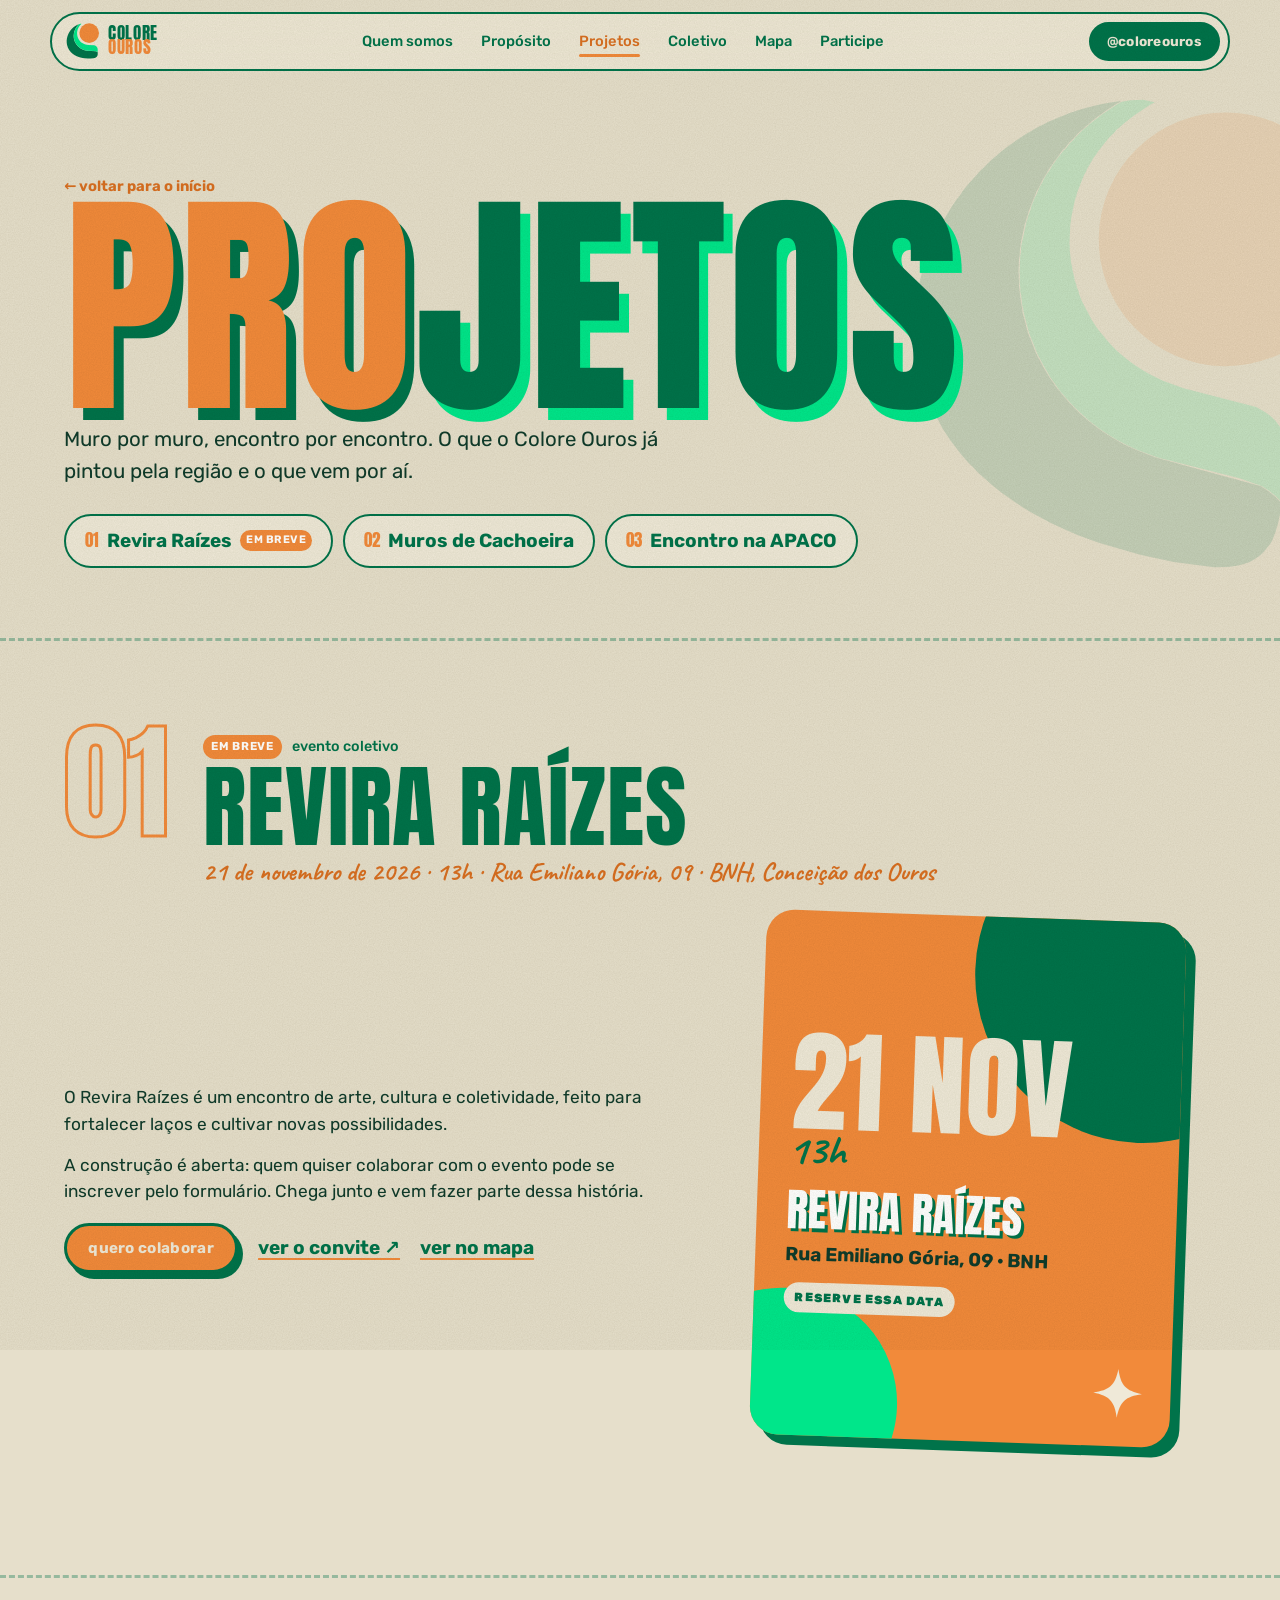
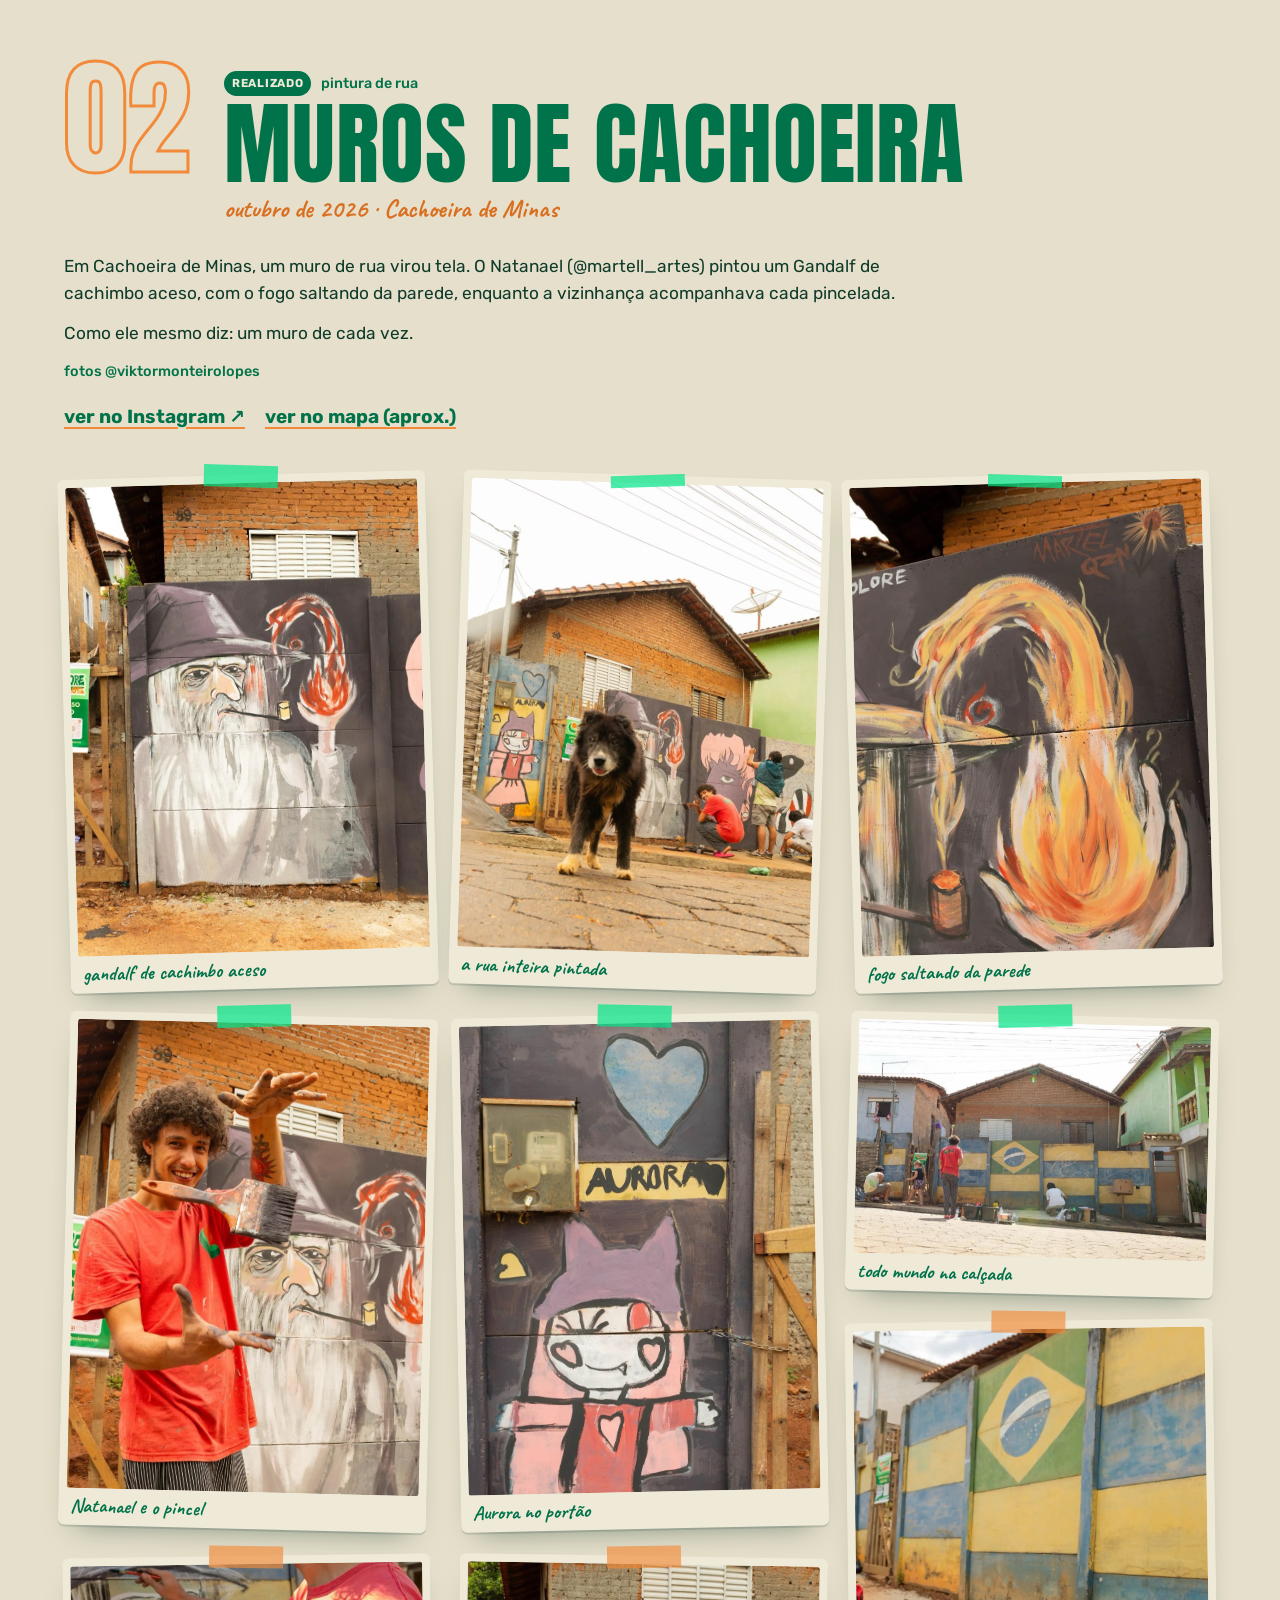
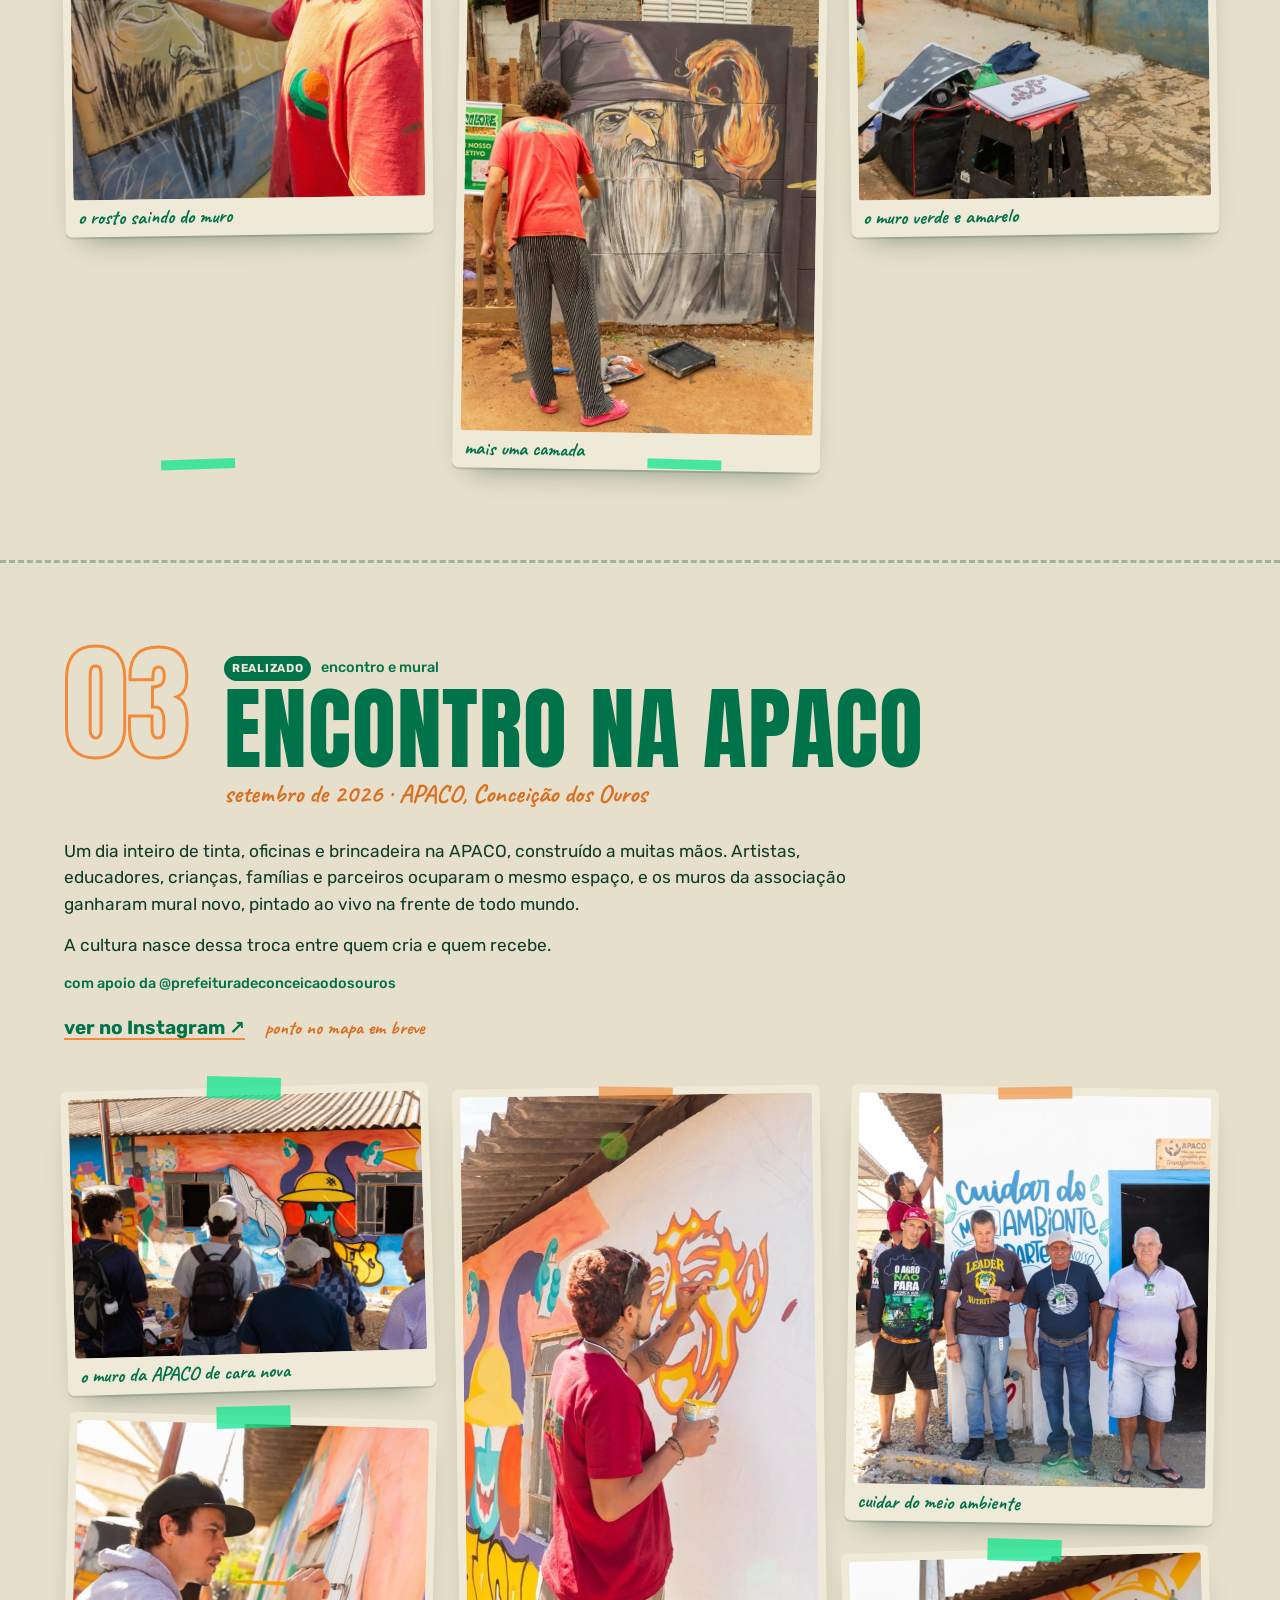
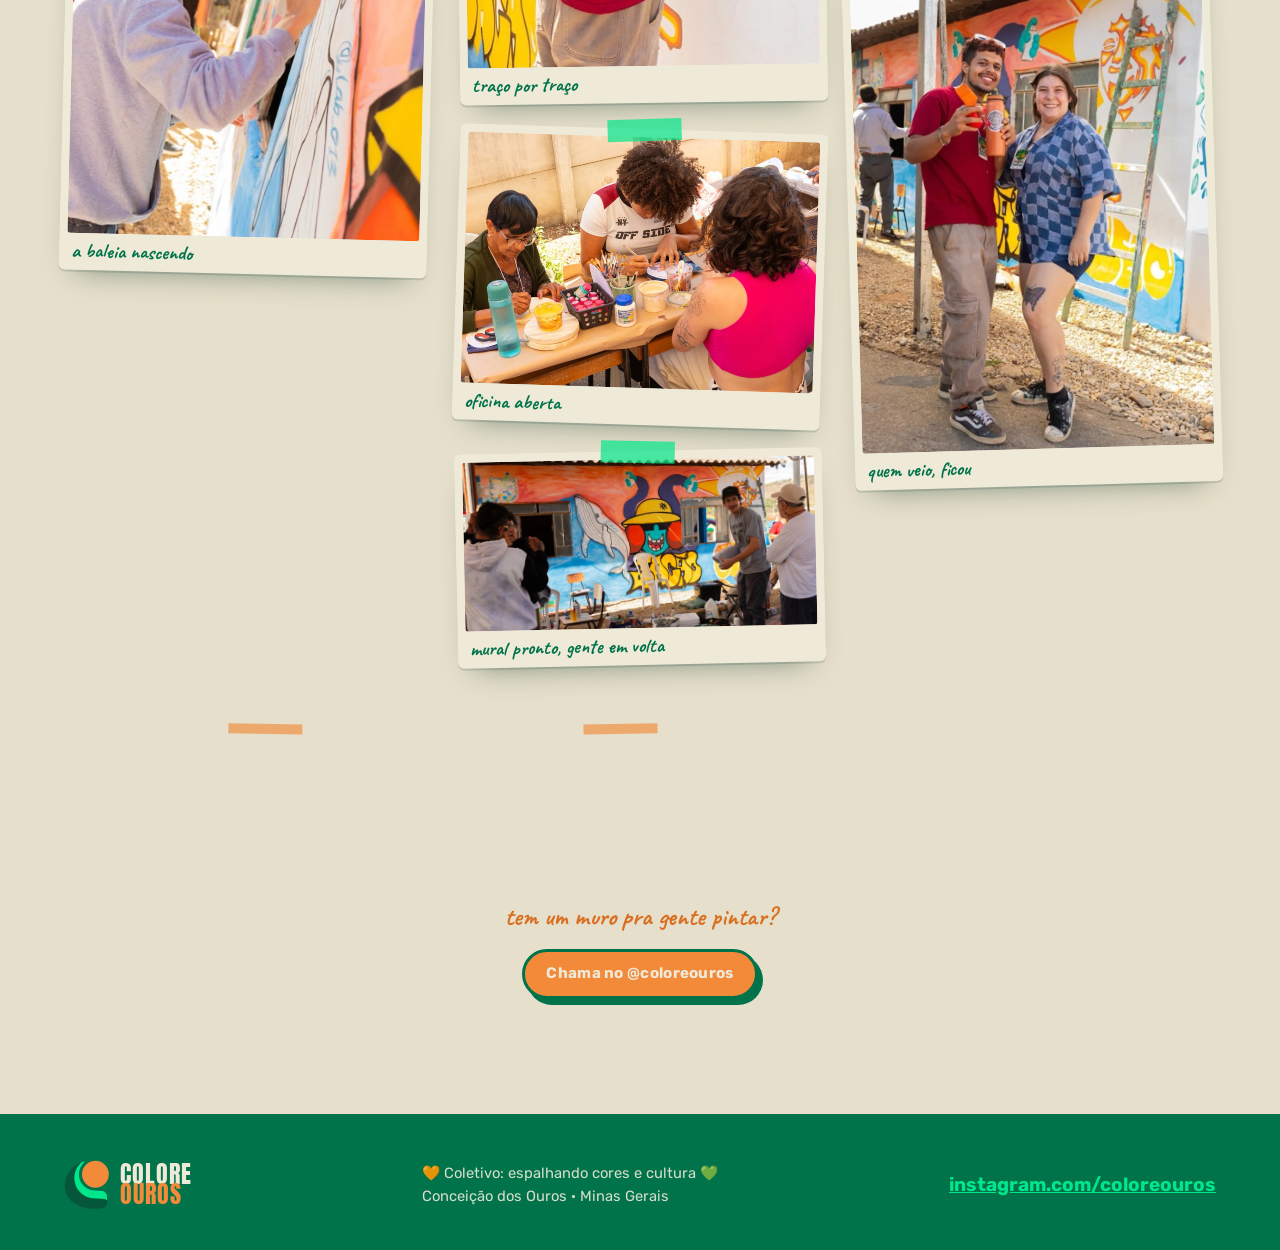
==== commit ce7f13dd: "Remove Viktor da equipe" ====
--- a/projetos.html
+++ b/projetos.html
@@ -10,7 +10,7 @@
 <link rel="preconnect" href="https://fonts.googleapis.com">
 <link rel="preconnect" href="https://fonts.gstatic.com" crossorigin>
 <link href="https://fonts.googleapis.com/css2?family=Anton&family=Rubik:ital,wght@0,400;0,500;0,700;0,900;1,400&family=Caveat:wght@600;700&display=swap" rel="stylesheet">
-<link rel="stylesheet" href="style.css?v=6">
+<link rel="stylesheet" href="style.css?v=10">
 </head>
 <body>
 
--- a/style.css
+++ b/style.css
@@ -139,11 +139,6 @@
 @keyframes swoosh { from { transform: translateX(-80px) rotate(-12deg); opacity: 0; } }
 @keyframes bob { 50% { transform: translate(6px, -14px); } }
 
-.badge { position: absolute; right: -4%; bottom: 2%; width: 34%; aspect-ratio: 1; isolation: isolate; }
-.badge > svg:first-child { width: 100%; height: 100%; animation: spin 18s linear infinite; }
-.badge text { font: 400 17.5px var(--display); letter-spacing: .14em; fill: var(--green); }
-.badge::before { content: ""; position: absolute; inset: 12%; border-radius: 50%; background: var(--mint); z-index: -1; }
-.badge-star { position: absolute; inset: 33%; width: 34%; height: 34%; color: var(--orange); animation: spin 6s linear infinite reverse; }
 @keyframes spin { to { transform: rotate(360deg); } }
 
 .paint-hint {
@@ -242,6 +237,7 @@
 .tag-title.alt { margin-top: clamp(60px, 8vw, 110px); }
 
 .cards { display: grid; grid-template-columns: repeat(2, 1fr); gap: clamp(22px, 3vw, 40px); }
+.cards.solo { grid-template-columns: 1fr; max-width: 560px; margin-inline: auto; }
 .card {
   display: grid; grid-template-columns: 40% 1fr;
   background: var(--cream-2); border: 3px solid var(--green); border-radius: 28px;
@@ -312,7 +308,6 @@
   .hero { padding: 96px var(--pad) 110px; align-items: start; }
   .hero-inner { grid-template-columns: 1fr; gap: 6px; }
   .hero-art { order: -1; width: 58%; max-width: 250px; justify-self: end; margin: 0 4px 18px 0; }
-  .badge { right: auto; left: -30%; bottom: -8%; width: 44%; }
   .hero-title { font-size: clamp(5rem, 30vw, 9rem); margin-bottom: 10px; }
   .hero-title .l2 { padding-left: .3em; }
   .kicker { font-size: .82rem; }
@@ -360,15 +355,16 @@
   display: inline-block; pointer-events: auto;
   animation: chDrop .9s cubic-bezier(.2,1.5,.4,1) both;
   animation-delay: calc(var(--i) * 60ms + .1s);
-  transition: transform .45s cubic-bezier(.3,1.9,.5,1), color .2s;
-}
+}
+/* a letra que pula fica dentro do .ch, que não se mexe: assim o cursor não perde o hover e ela não fica tremendo */
+.hero-title .chi { display: inline-block; transition: transform .45s cubic-bezier(.3,1.9,.5,1), color .2s; }
 .hero-title .l2 .ch { animation-delay: calc(var(--i) * 60ms + .5s); }
 @keyframes chDrop {
   0% { transform: translateY(-120%) rotate(-25deg) scale(.5); opacity: 0; }
   60% { opacity: 1; }
 }
-.hero-title .ch:hover { transform: translateY(-.1em) rotate(-8deg) scale(1.08); color: var(--mint); }
-.hero-title .l2 .ch:hover { color: var(--orange); }
+.hero-title .ch:hover .chi { transform: translateY(-.1em) rotate(-8deg) scale(1.08); color: var(--mint); }
+.hero-title .l2 .ch:hover .chi { color: var(--orange); }
 
 html, body { overflow-x: clip; }
 .stamp-in { opacity: 0; transform: scale(1.3) rotate(-8deg); transform-origin: left center; filter: blur(8px); }
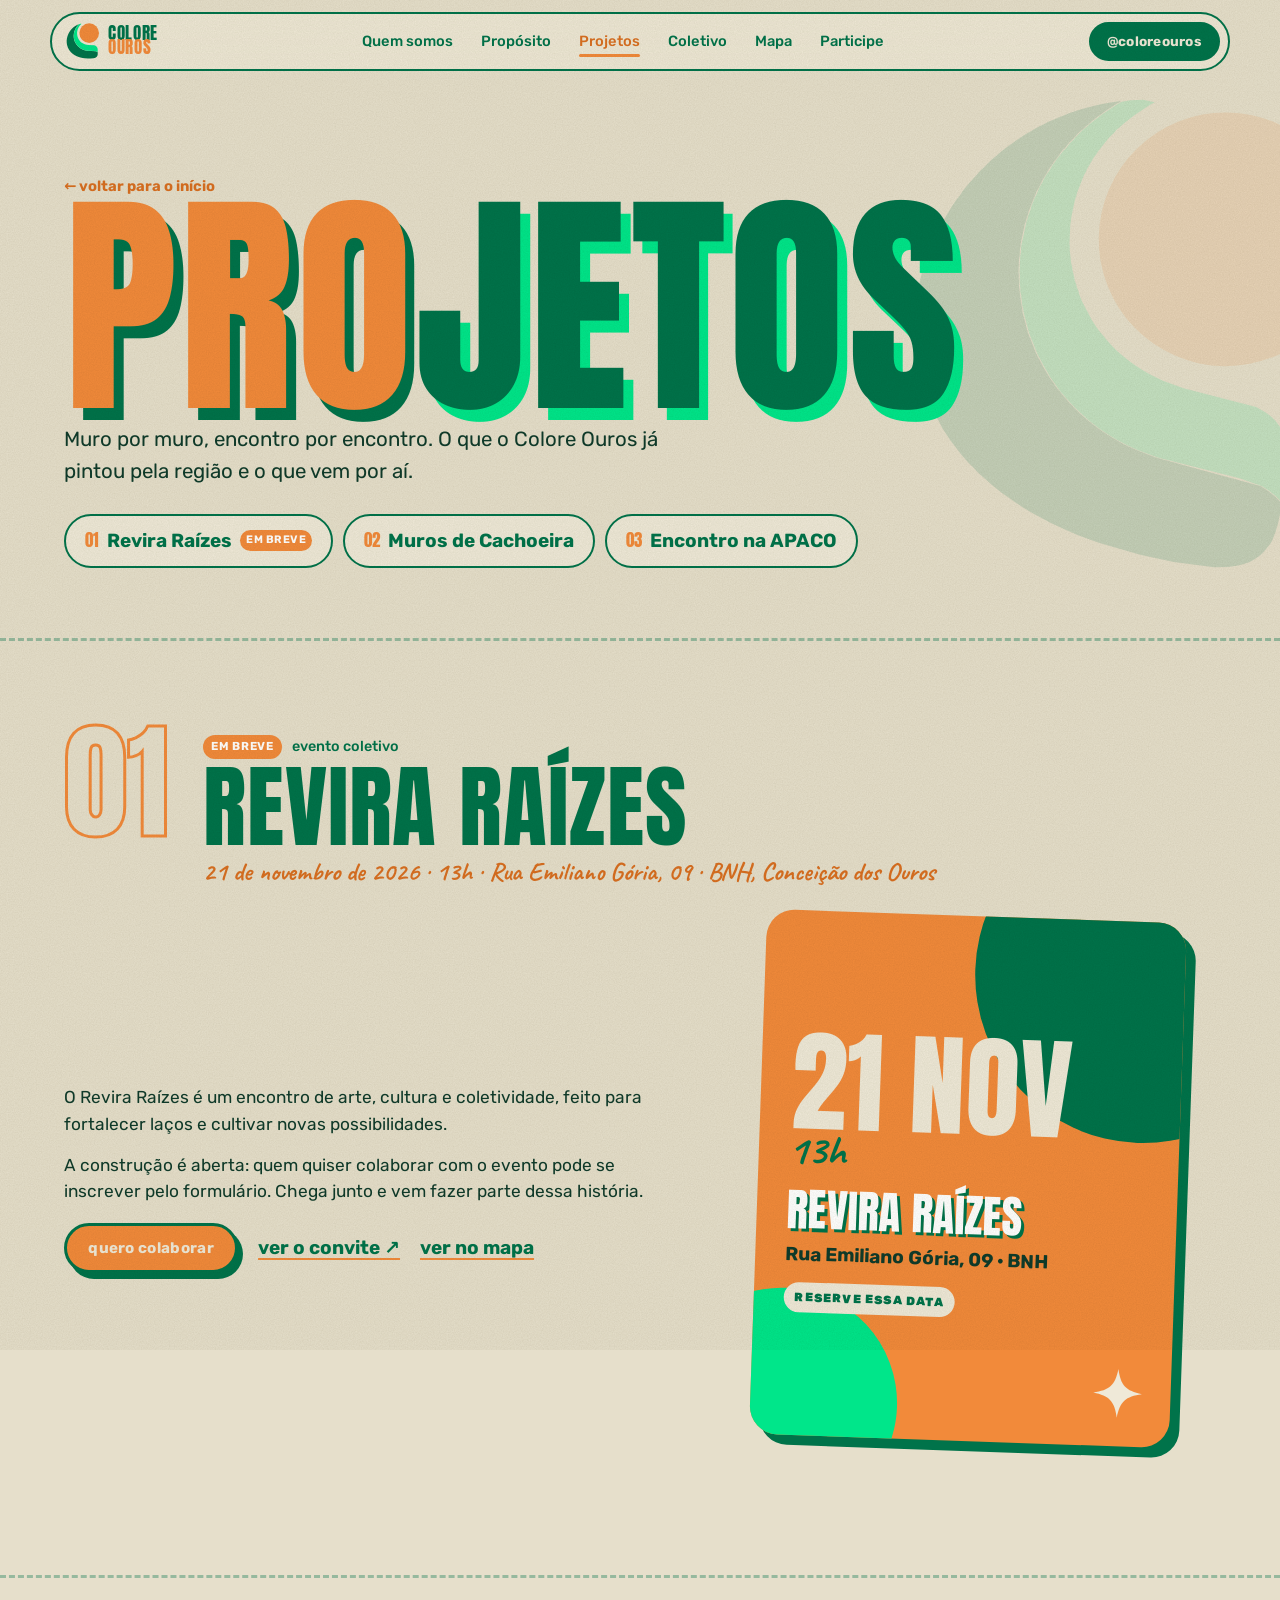
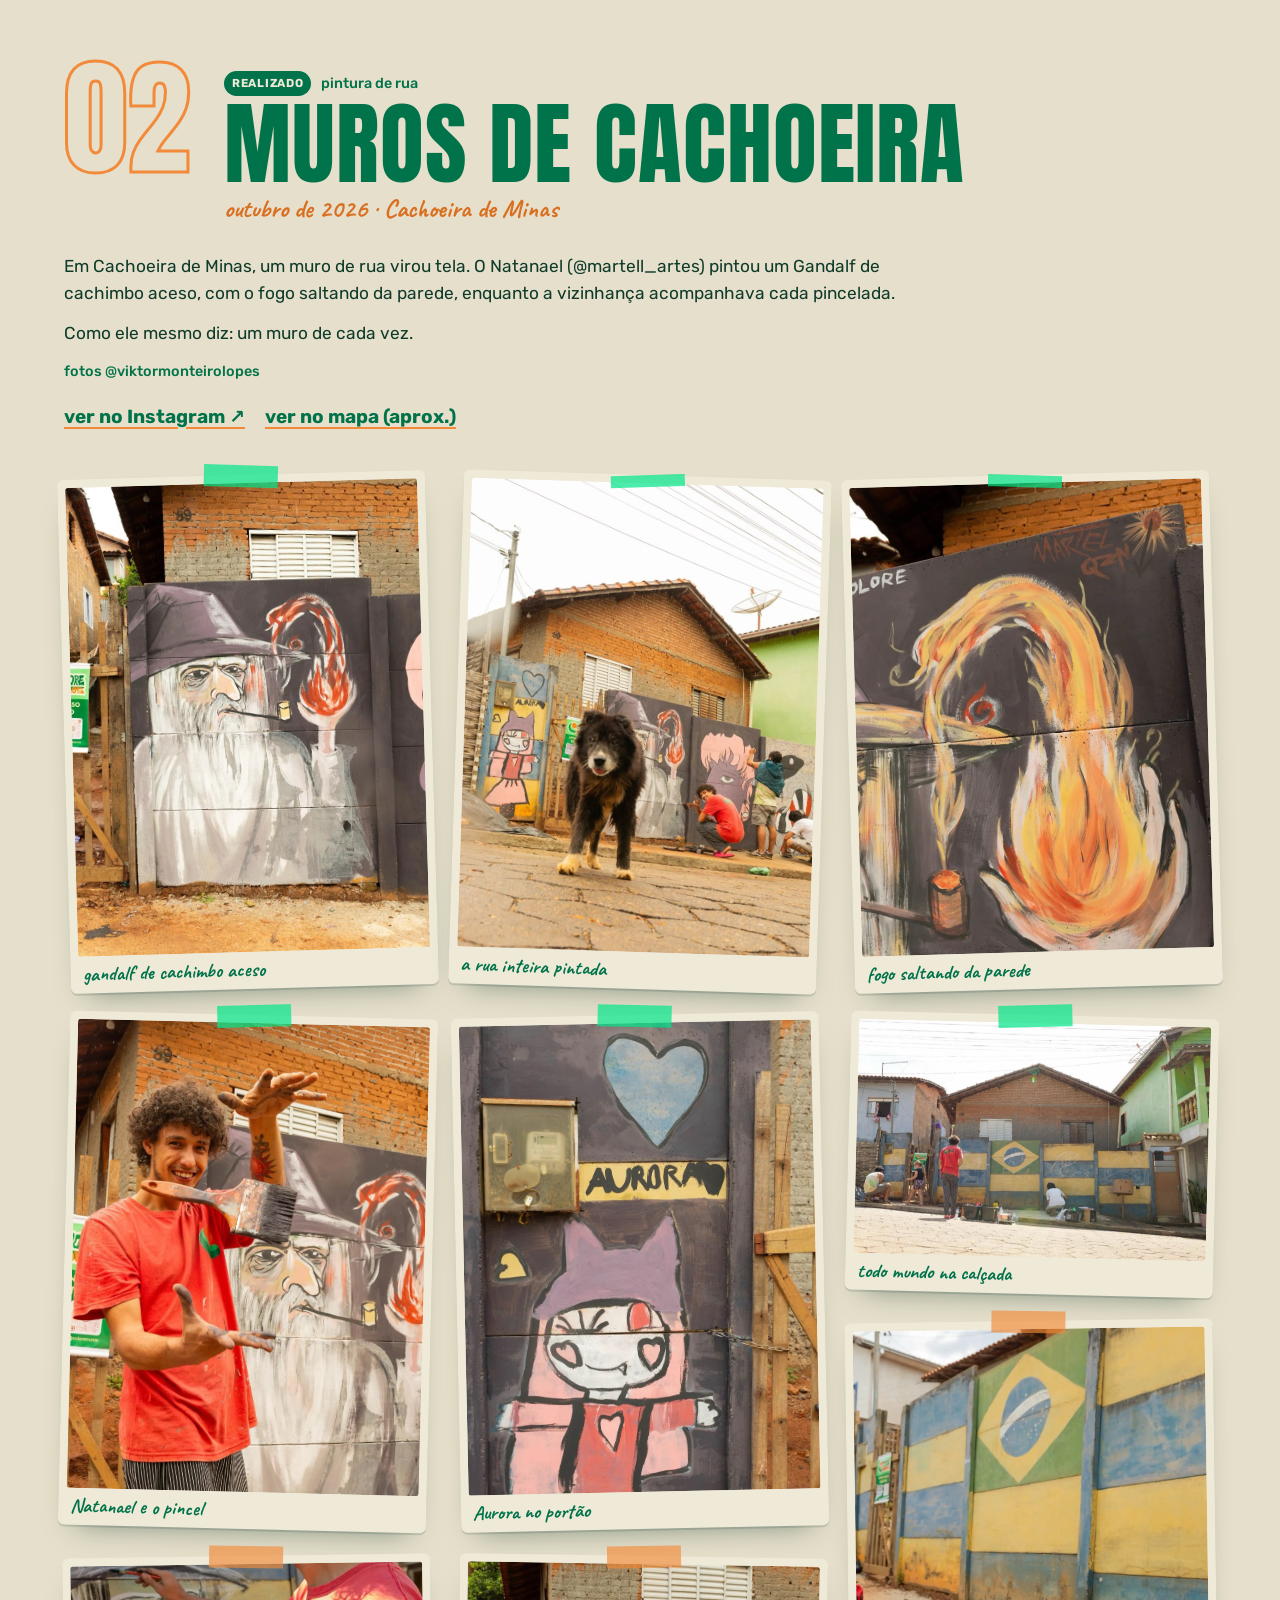
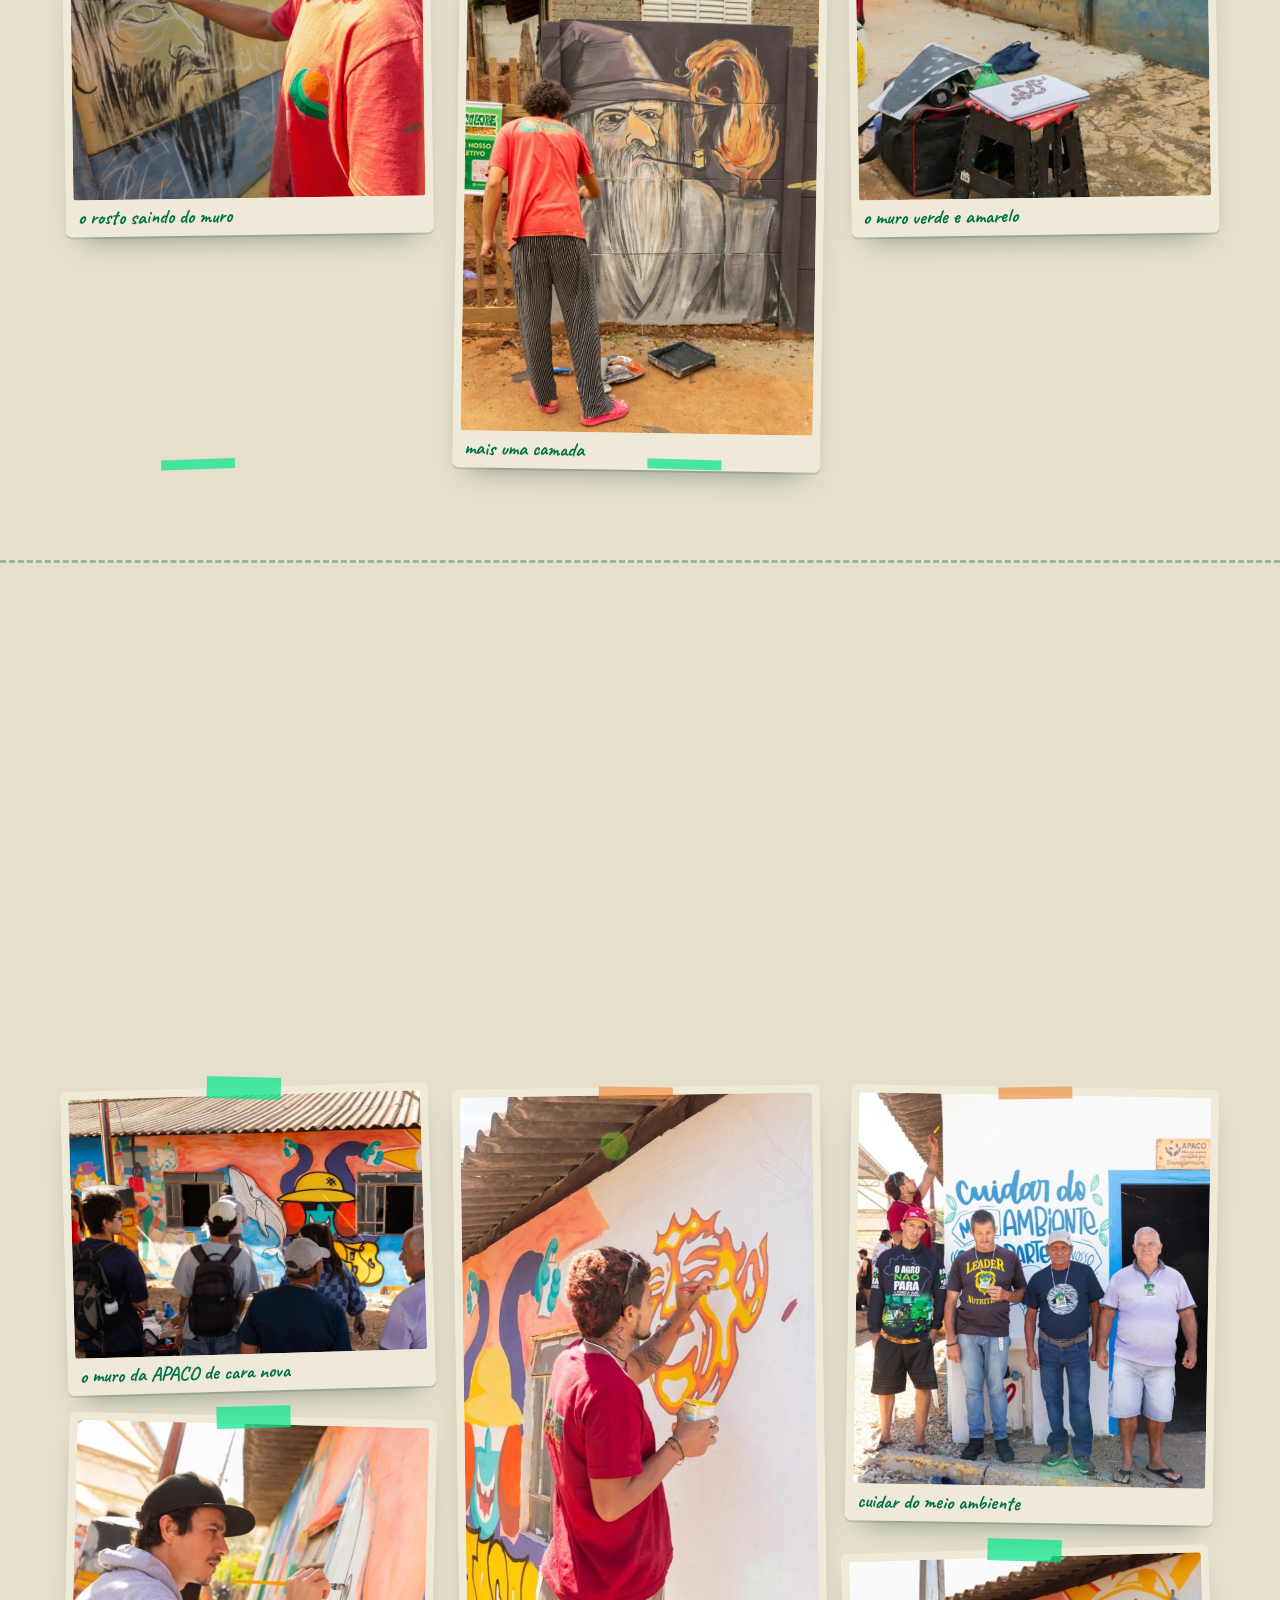
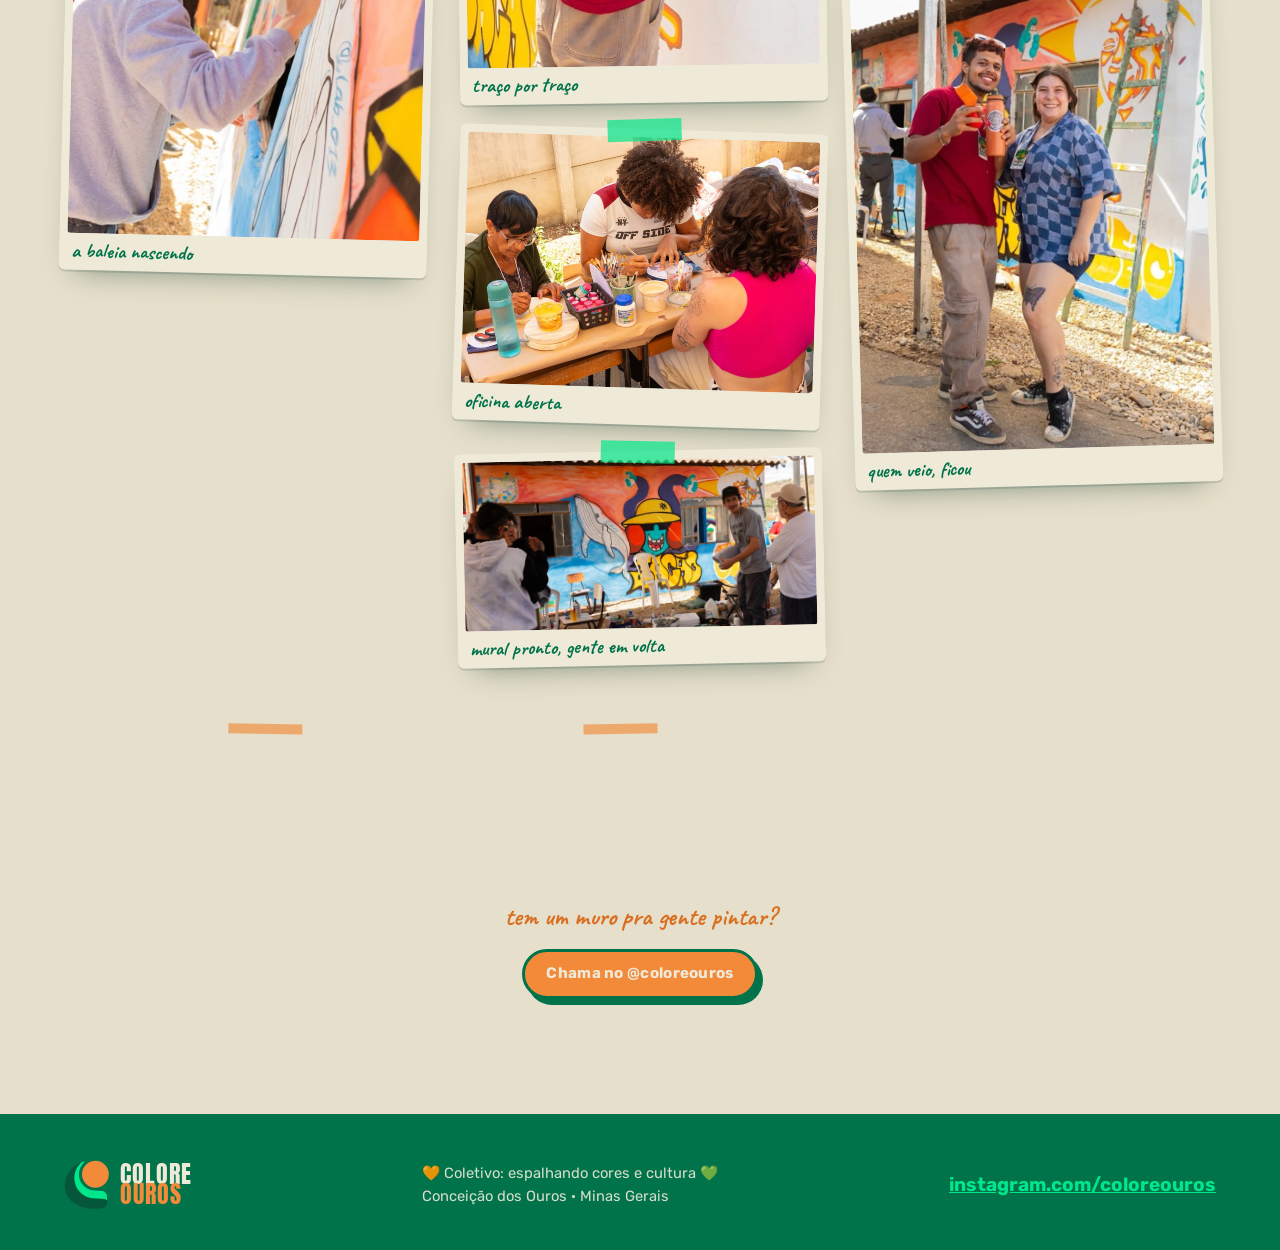
==== commit 5ed74434: "Favicon nos formatos que o Google aceita" ====
--- a/projetos.html
+++ b/projetos.html
@@ -6,7 +6,10 @@
 <title>Projetos | Colore Ouros</title>
 <meta name="description" content="Murais, encontros e pinturas de rua do coletivo Colore Ouros, de Conceição dos Ouros (MG).">
 <meta name="theme-color" content="#E6DFCB">
-<link rel="icon" href="assets/logo-mark.jpg">
+<link rel="icon" href="/favicon.ico" sizes="48x48">
+<link rel="icon" type="image/png" sizes="96x96" href="/assets/icon-96.png">
+<link rel="icon" type="image/png" sizes="192x192" href="/assets/icon-192.png">
+<link rel="apple-touch-icon" href="/apple-touch-icon.png">
 <link rel="preconnect" href="https://fonts.googleapis.com">
 <link rel="preconnect" href="https://fonts.gstatic.com" crossorigin>
 <link href="https://fonts.googleapis.com/css2?family=Anton&family=Rubik:ital,wght@0,400;0,500;0,700;0,900;1,400&family=Caveat:wght@600;700&display=swap" rel="stylesheet">
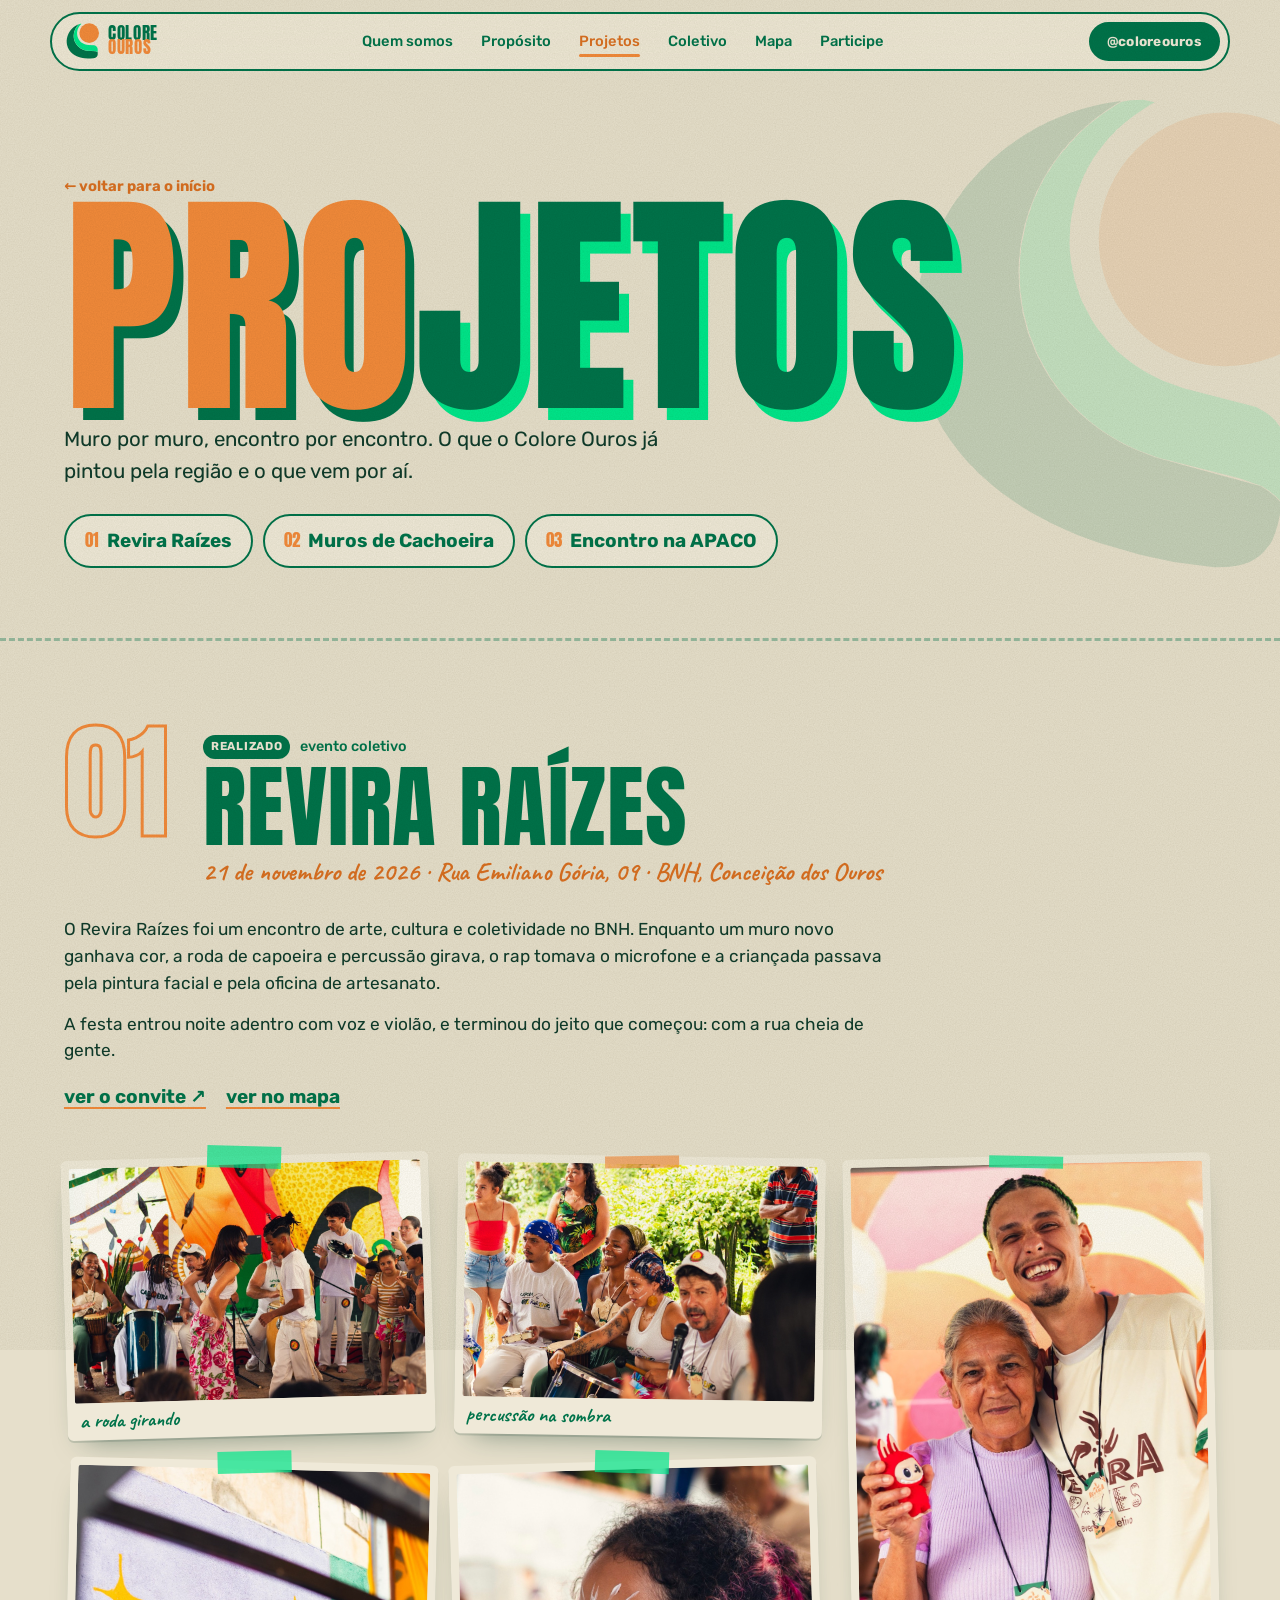
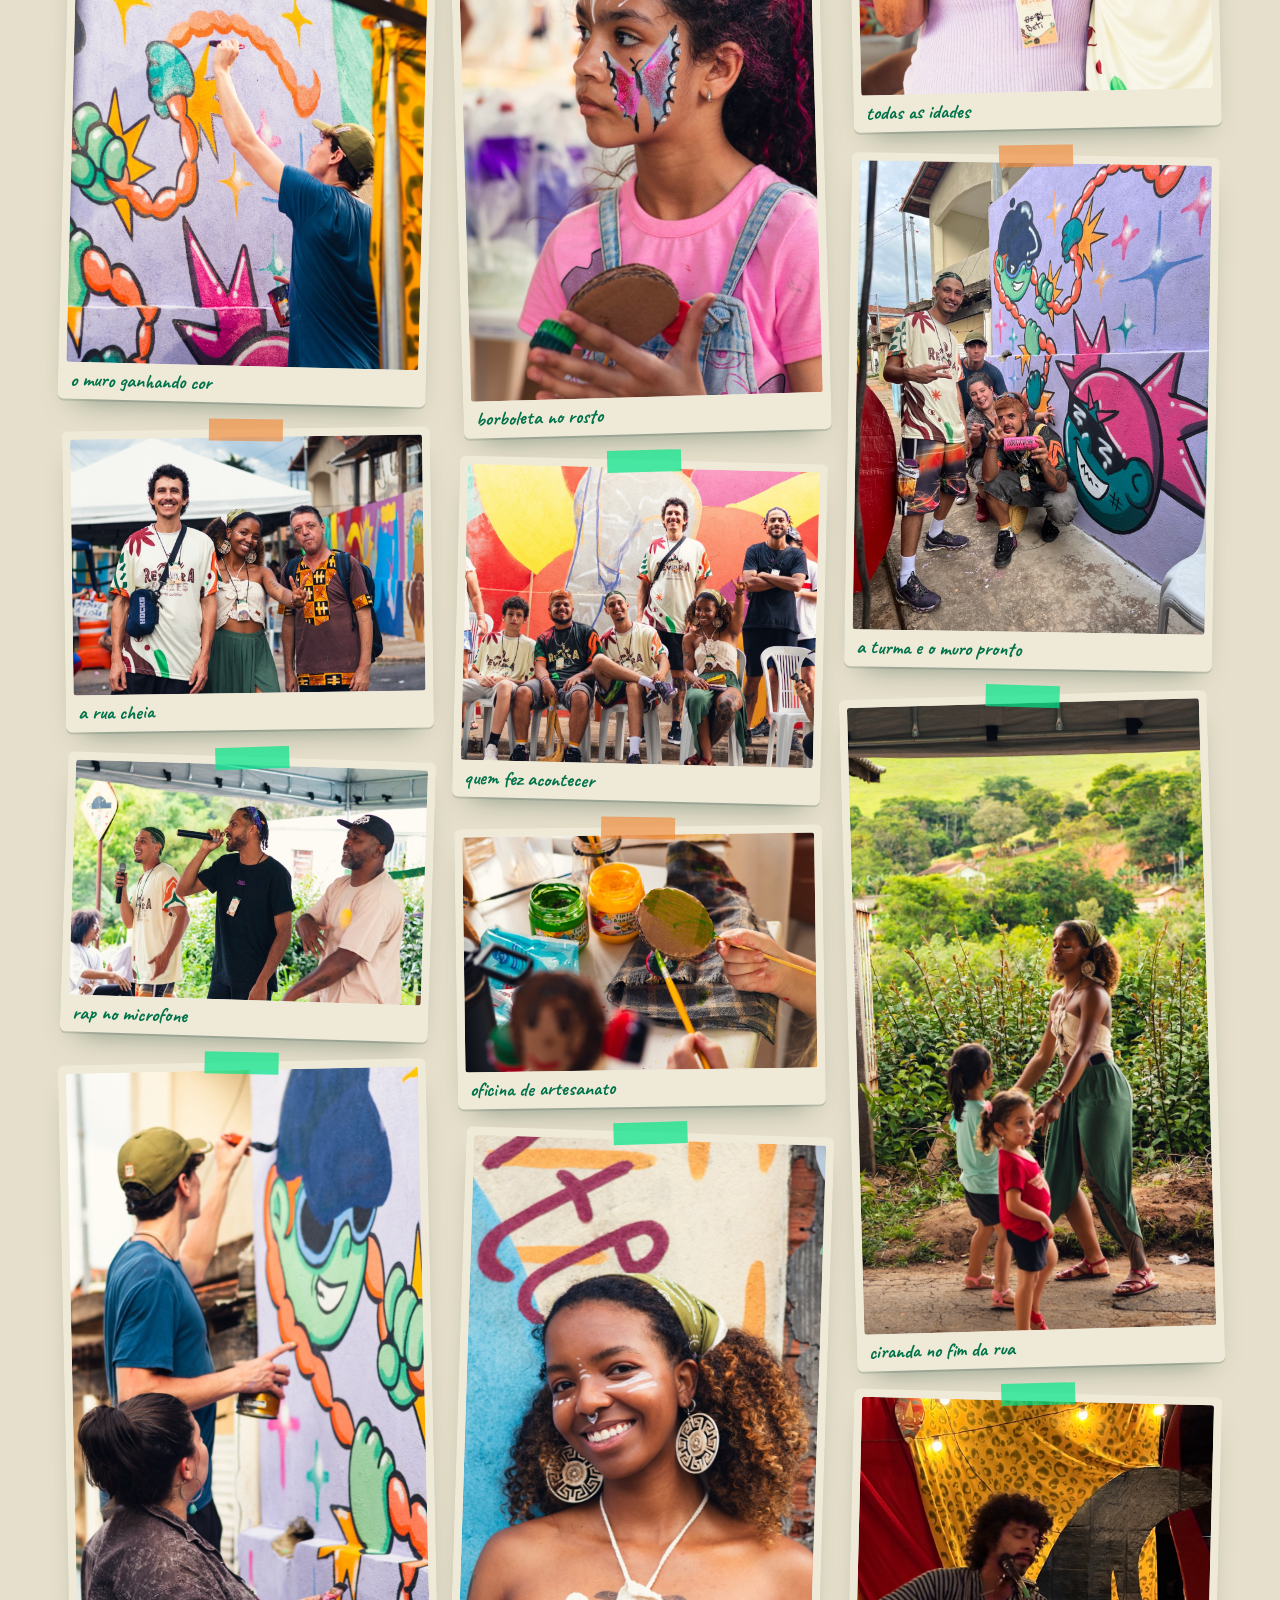
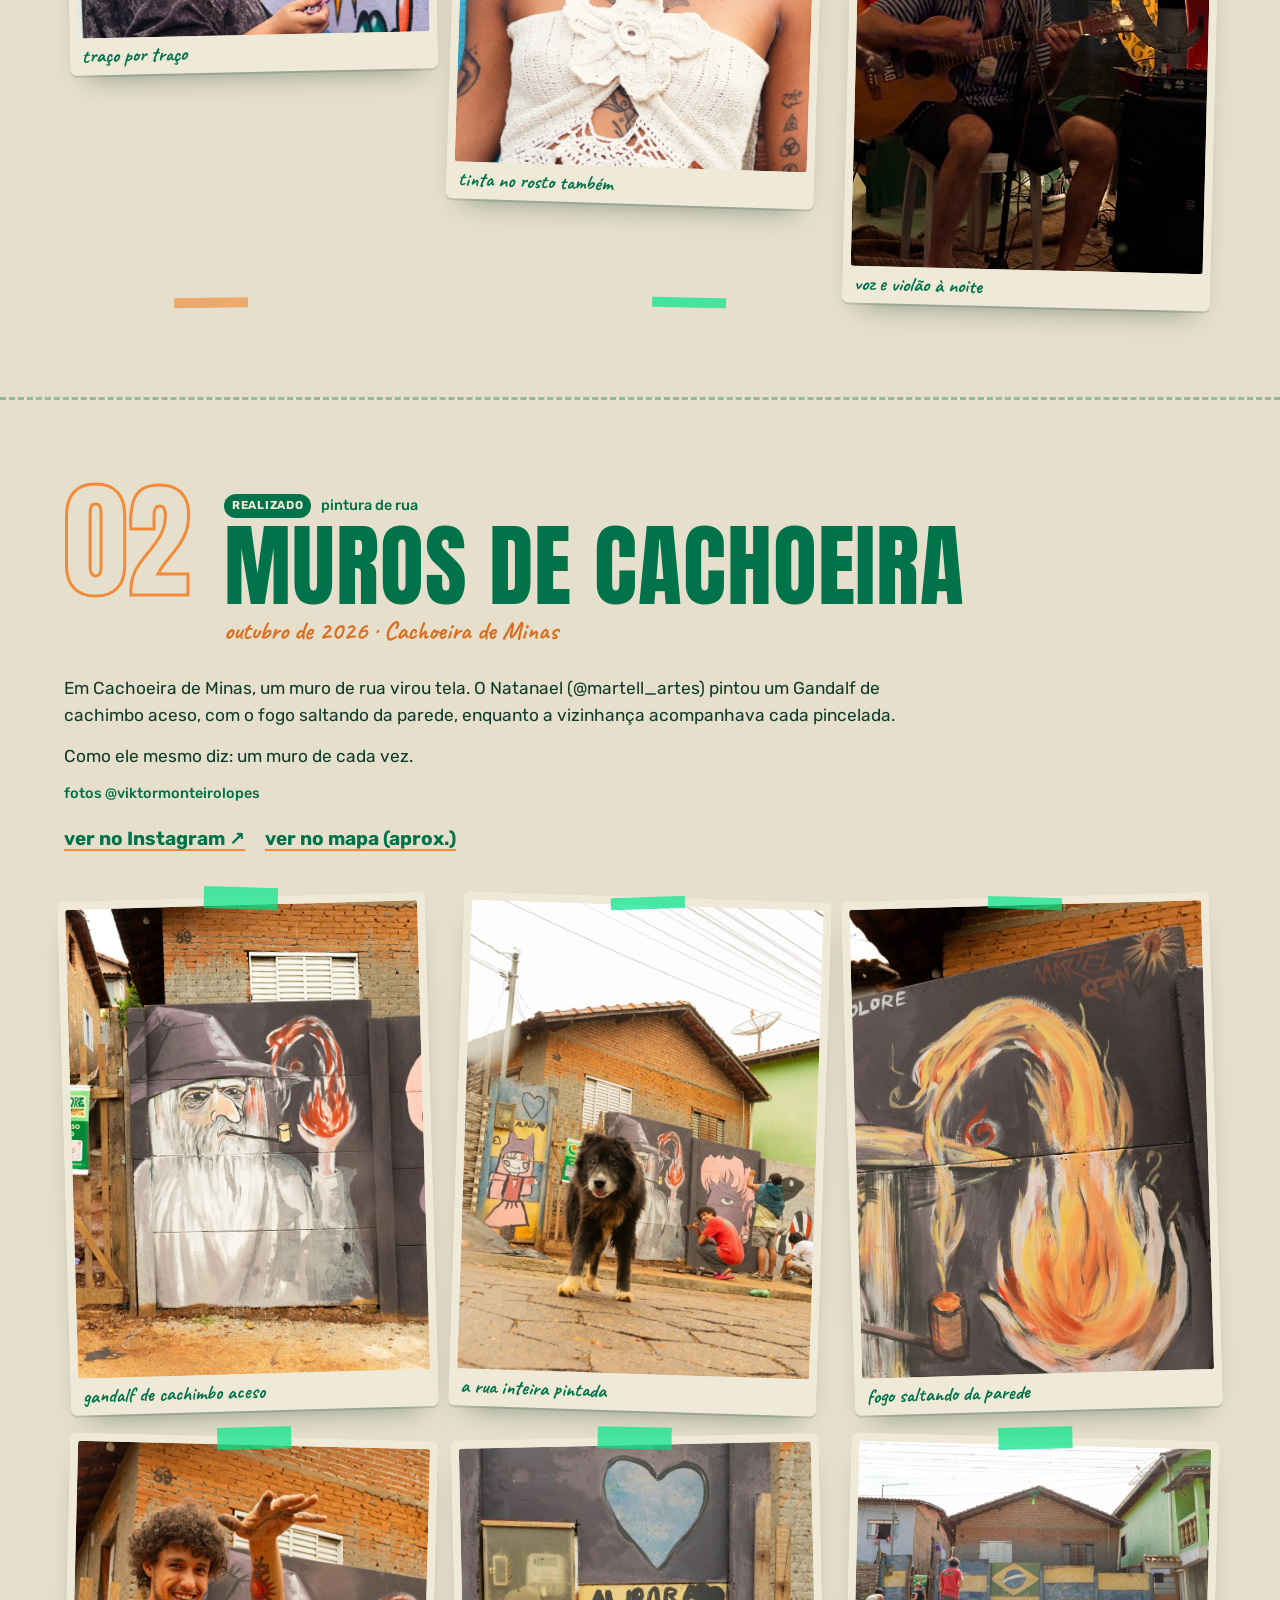
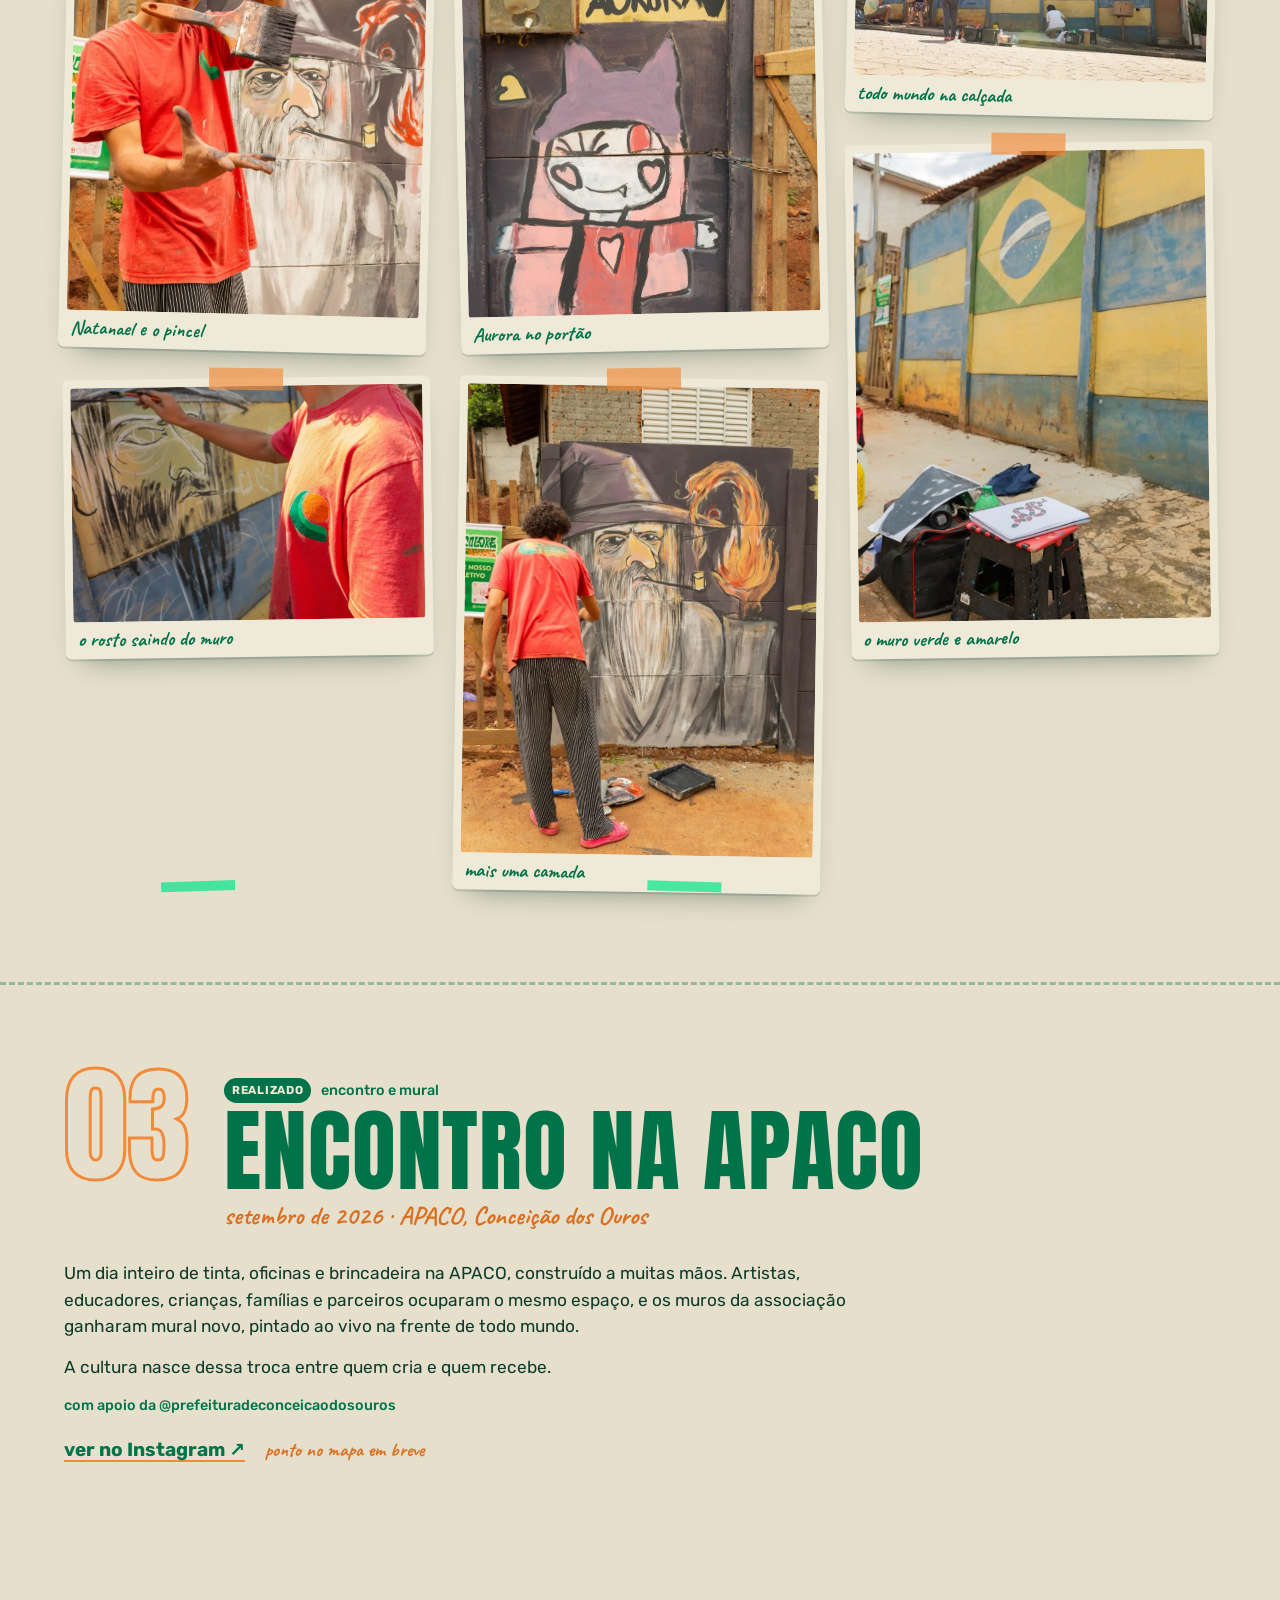
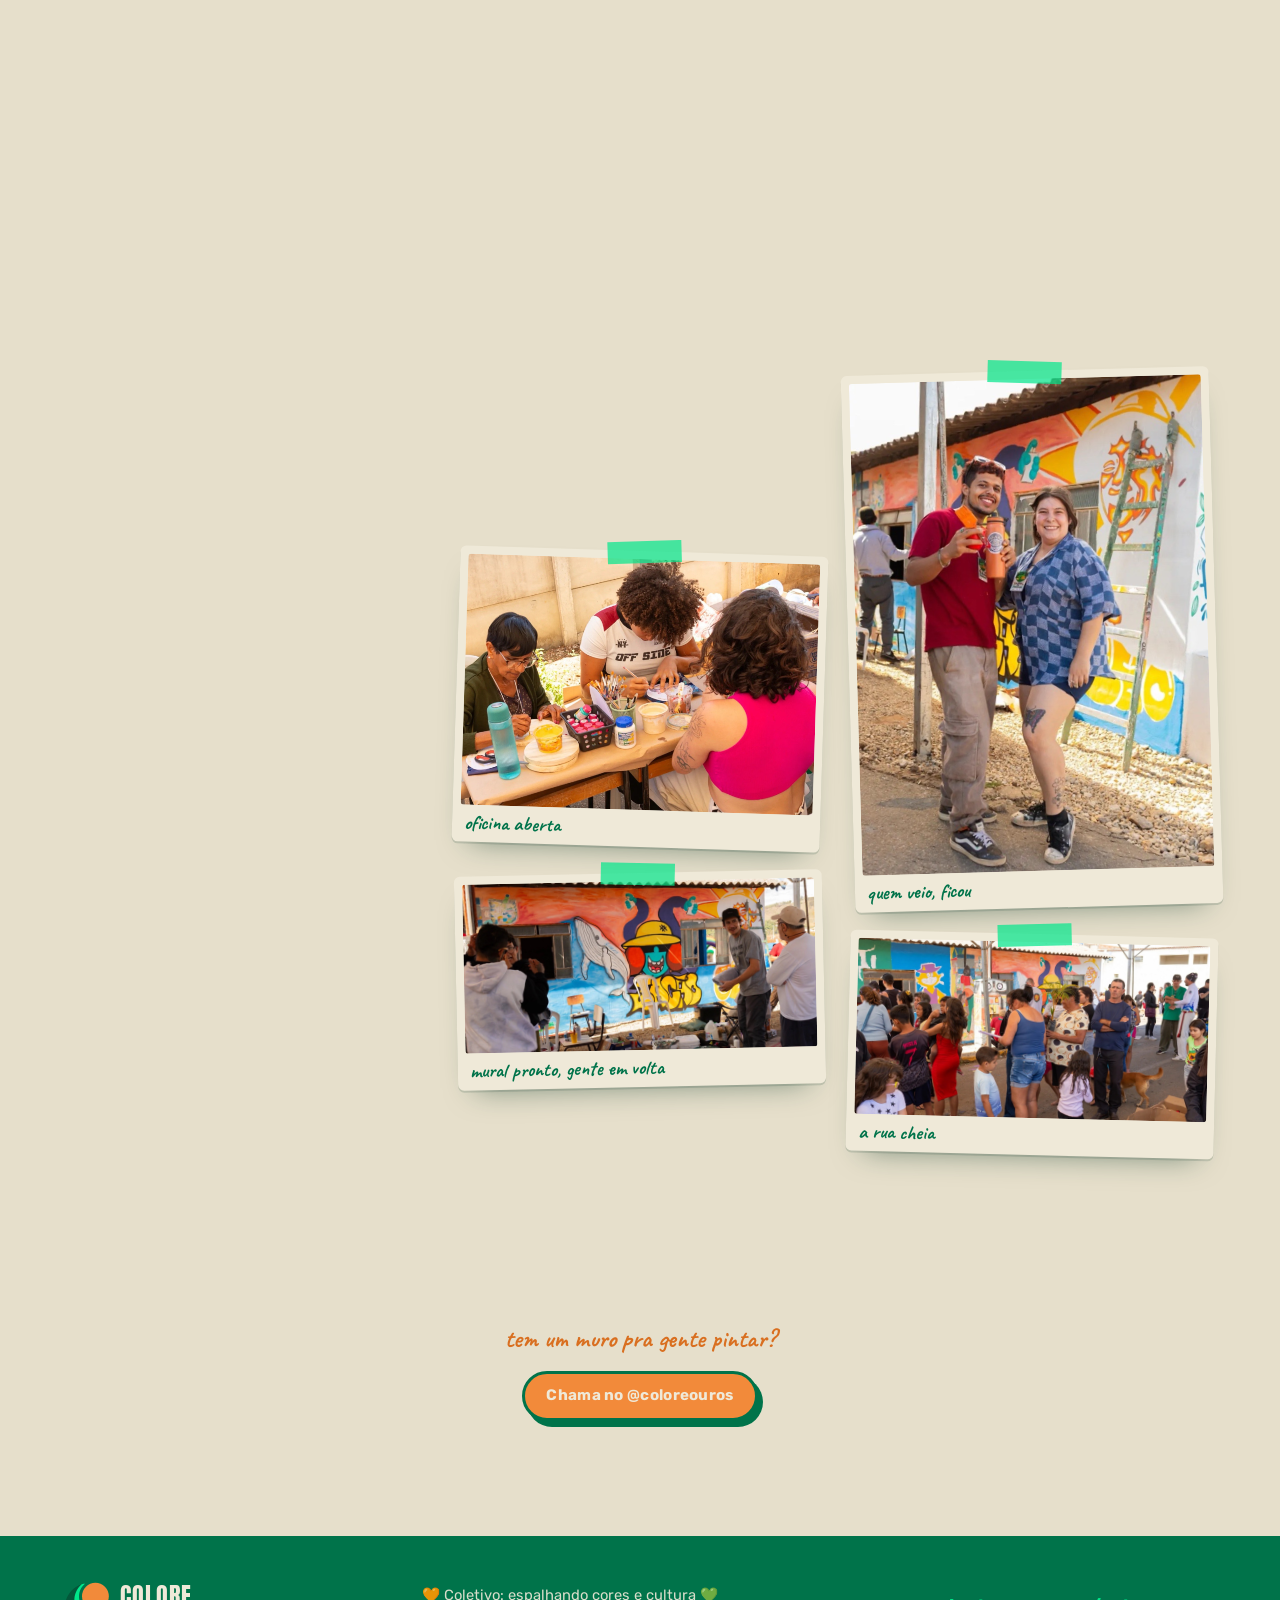
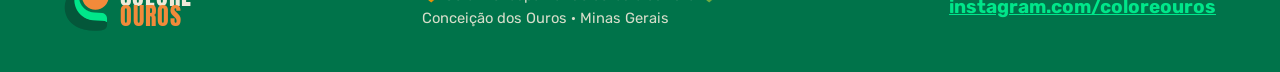
==== commit edfa1c3b: "Revira Raízes realizado, com fotos do evento" ====
--- a/projetos.html
+++ b/projetos.html
@@ -81,7 +81,7 @@
   <a href="https://www.instagram.com/coloreouros/" target="_blank" rel="noopener">instagram.com/coloreouros</a>
 </footer>
 
-<script src="projetos-dados.js?v=1"></script>
+<script src="projetos-dados.js?v=2"></script>
 <script src="projetos.js?v=1"></script>
 </body>
 </html>
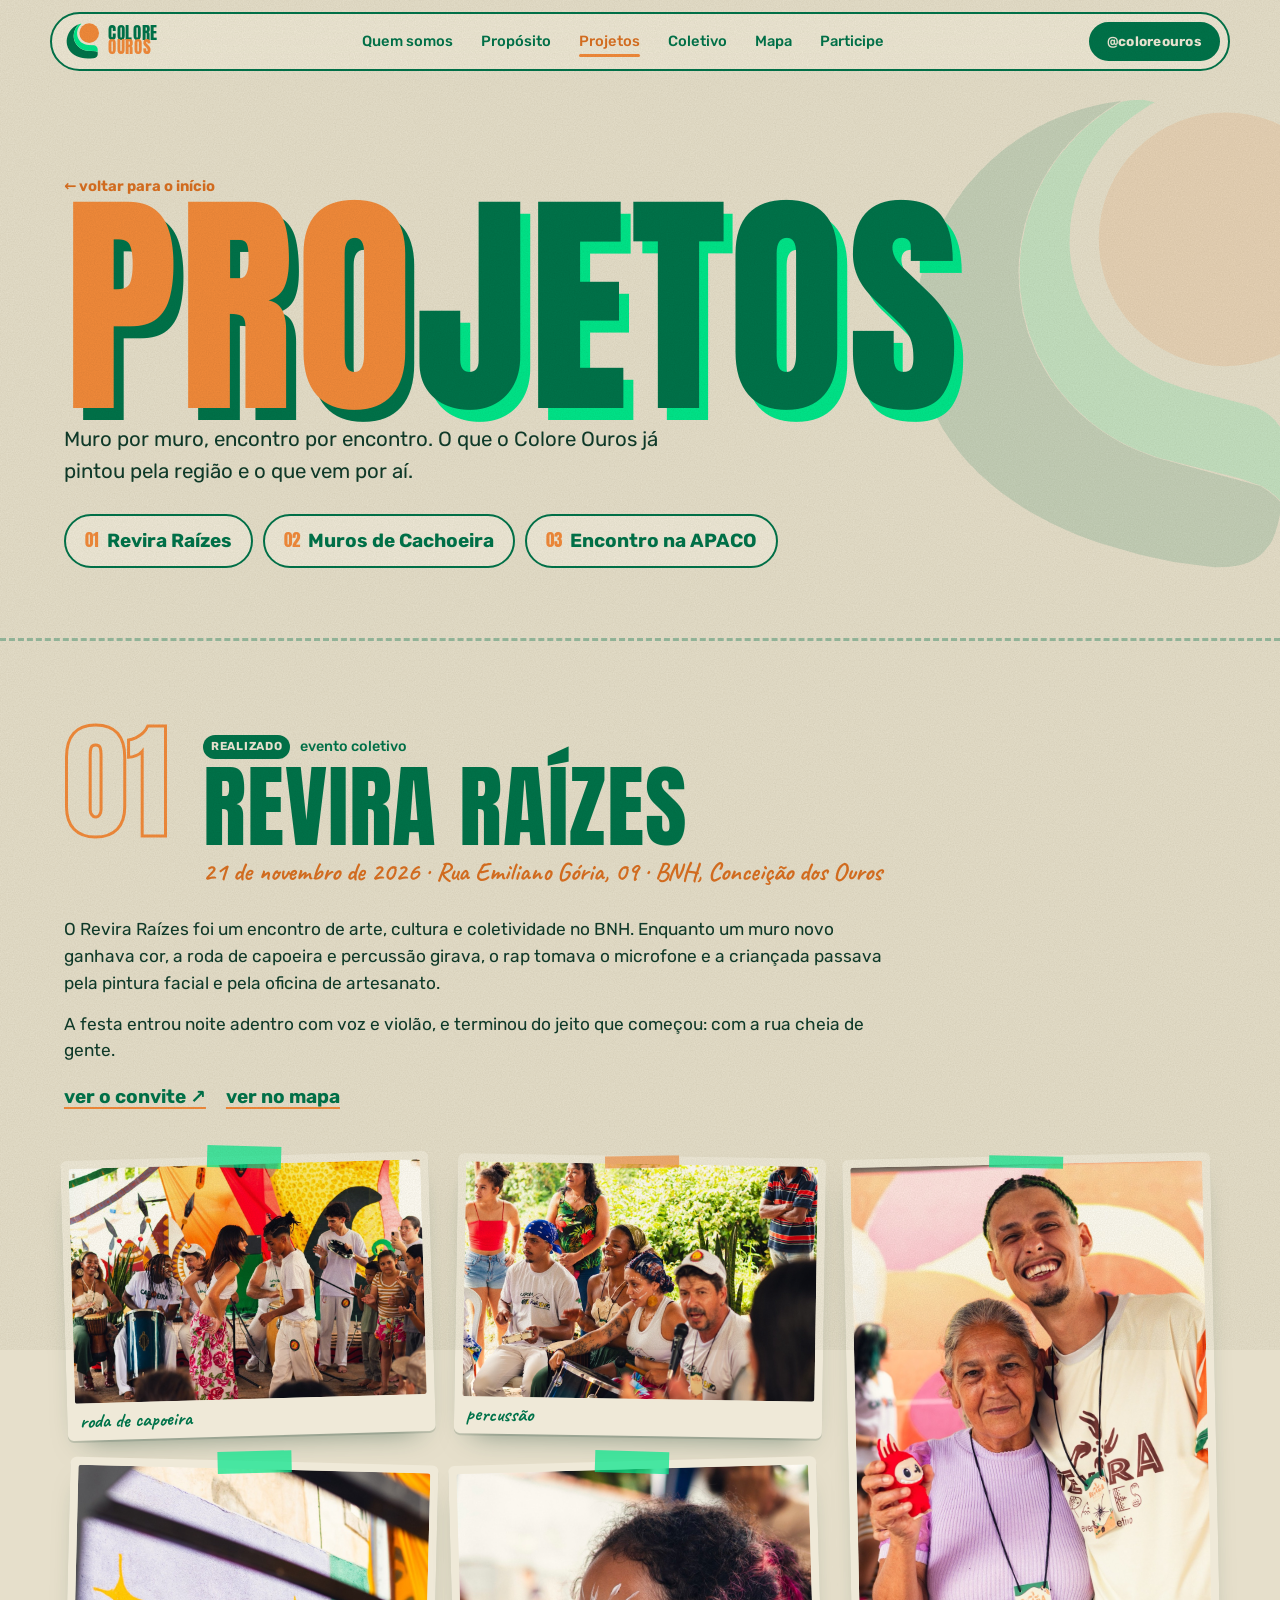
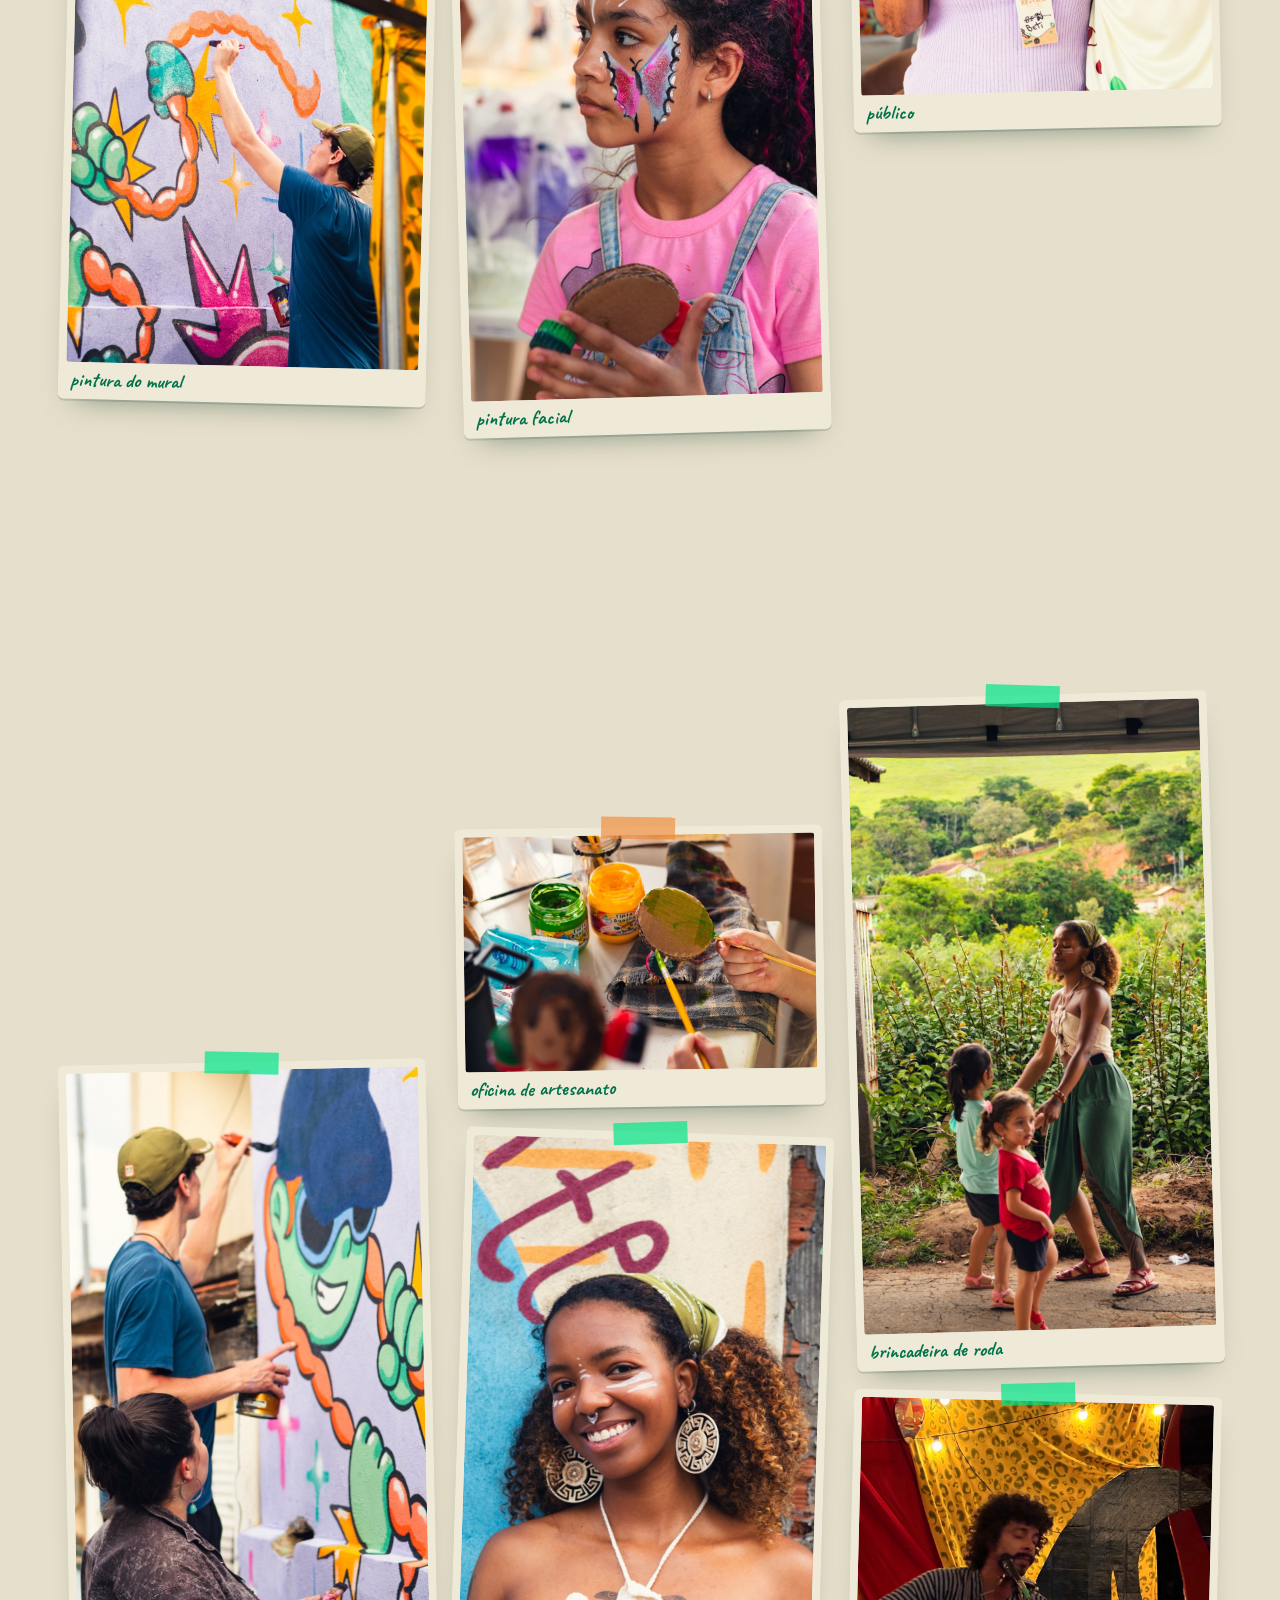
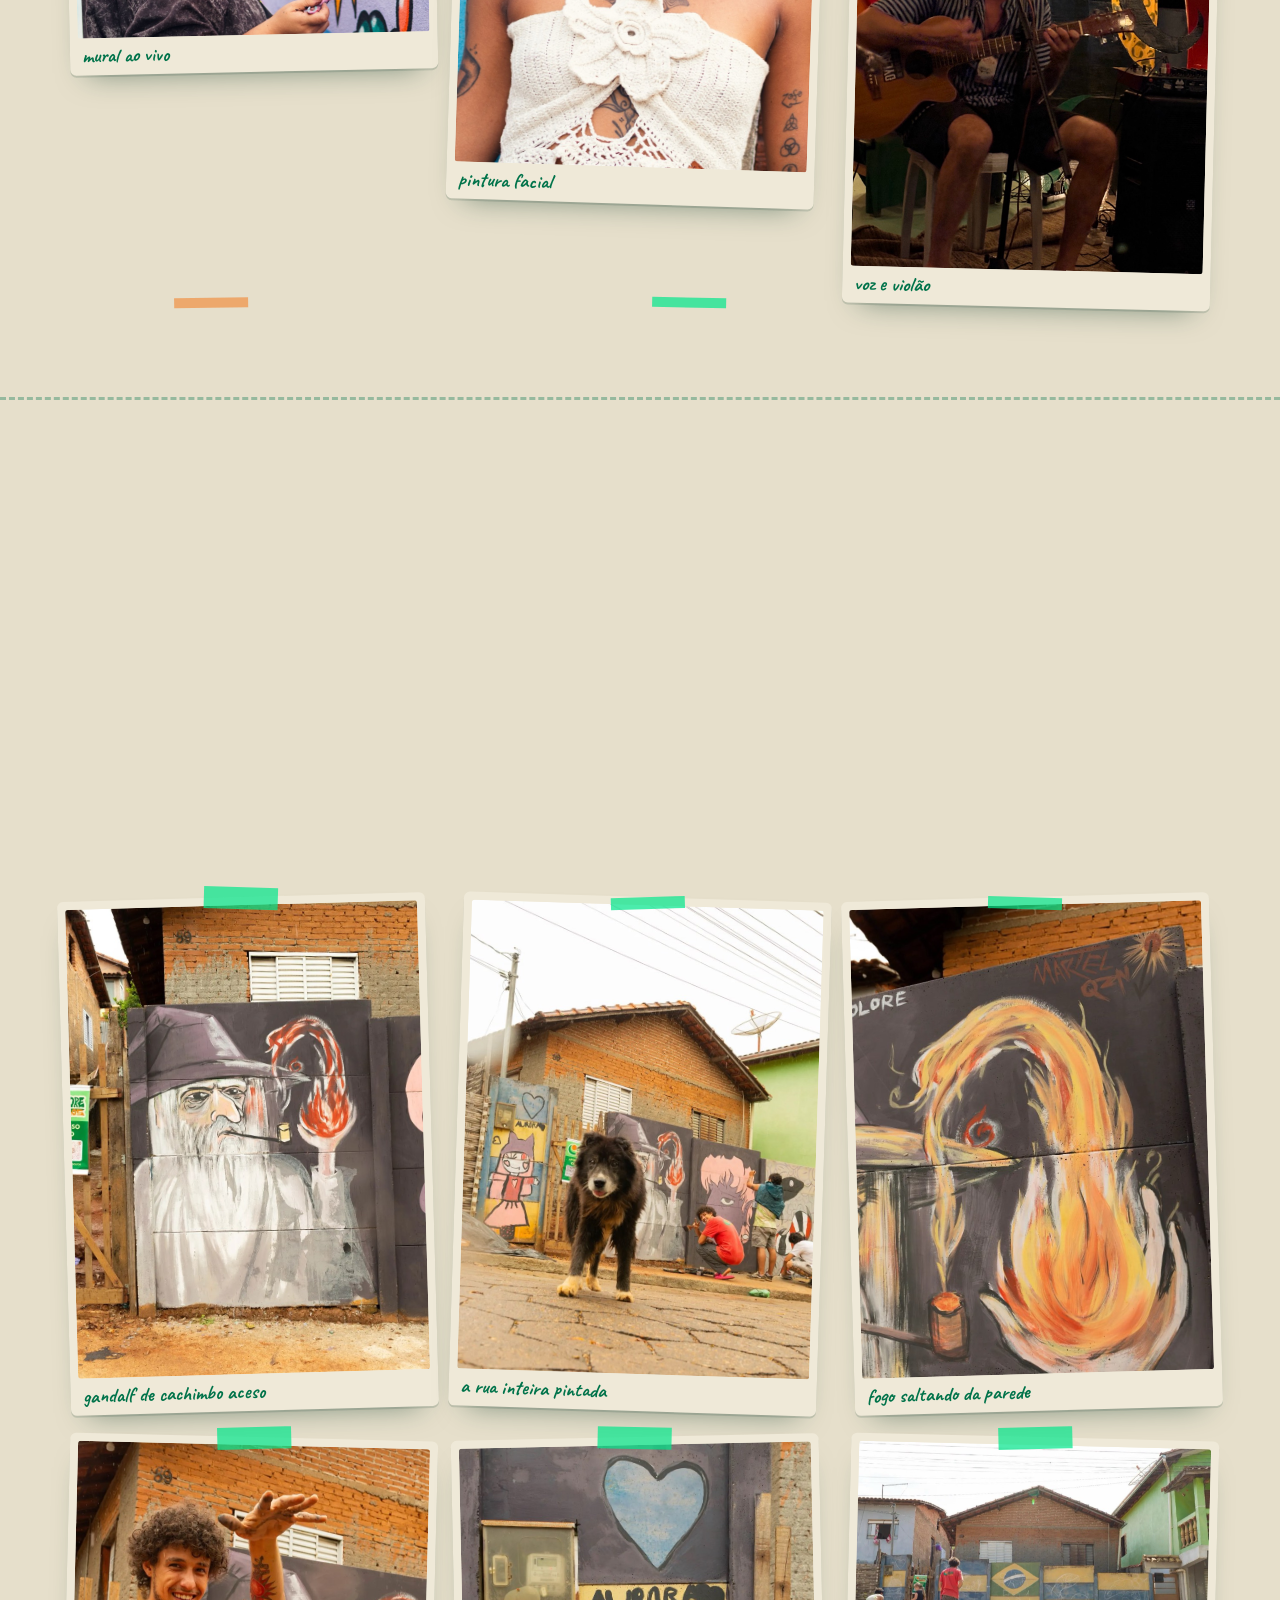
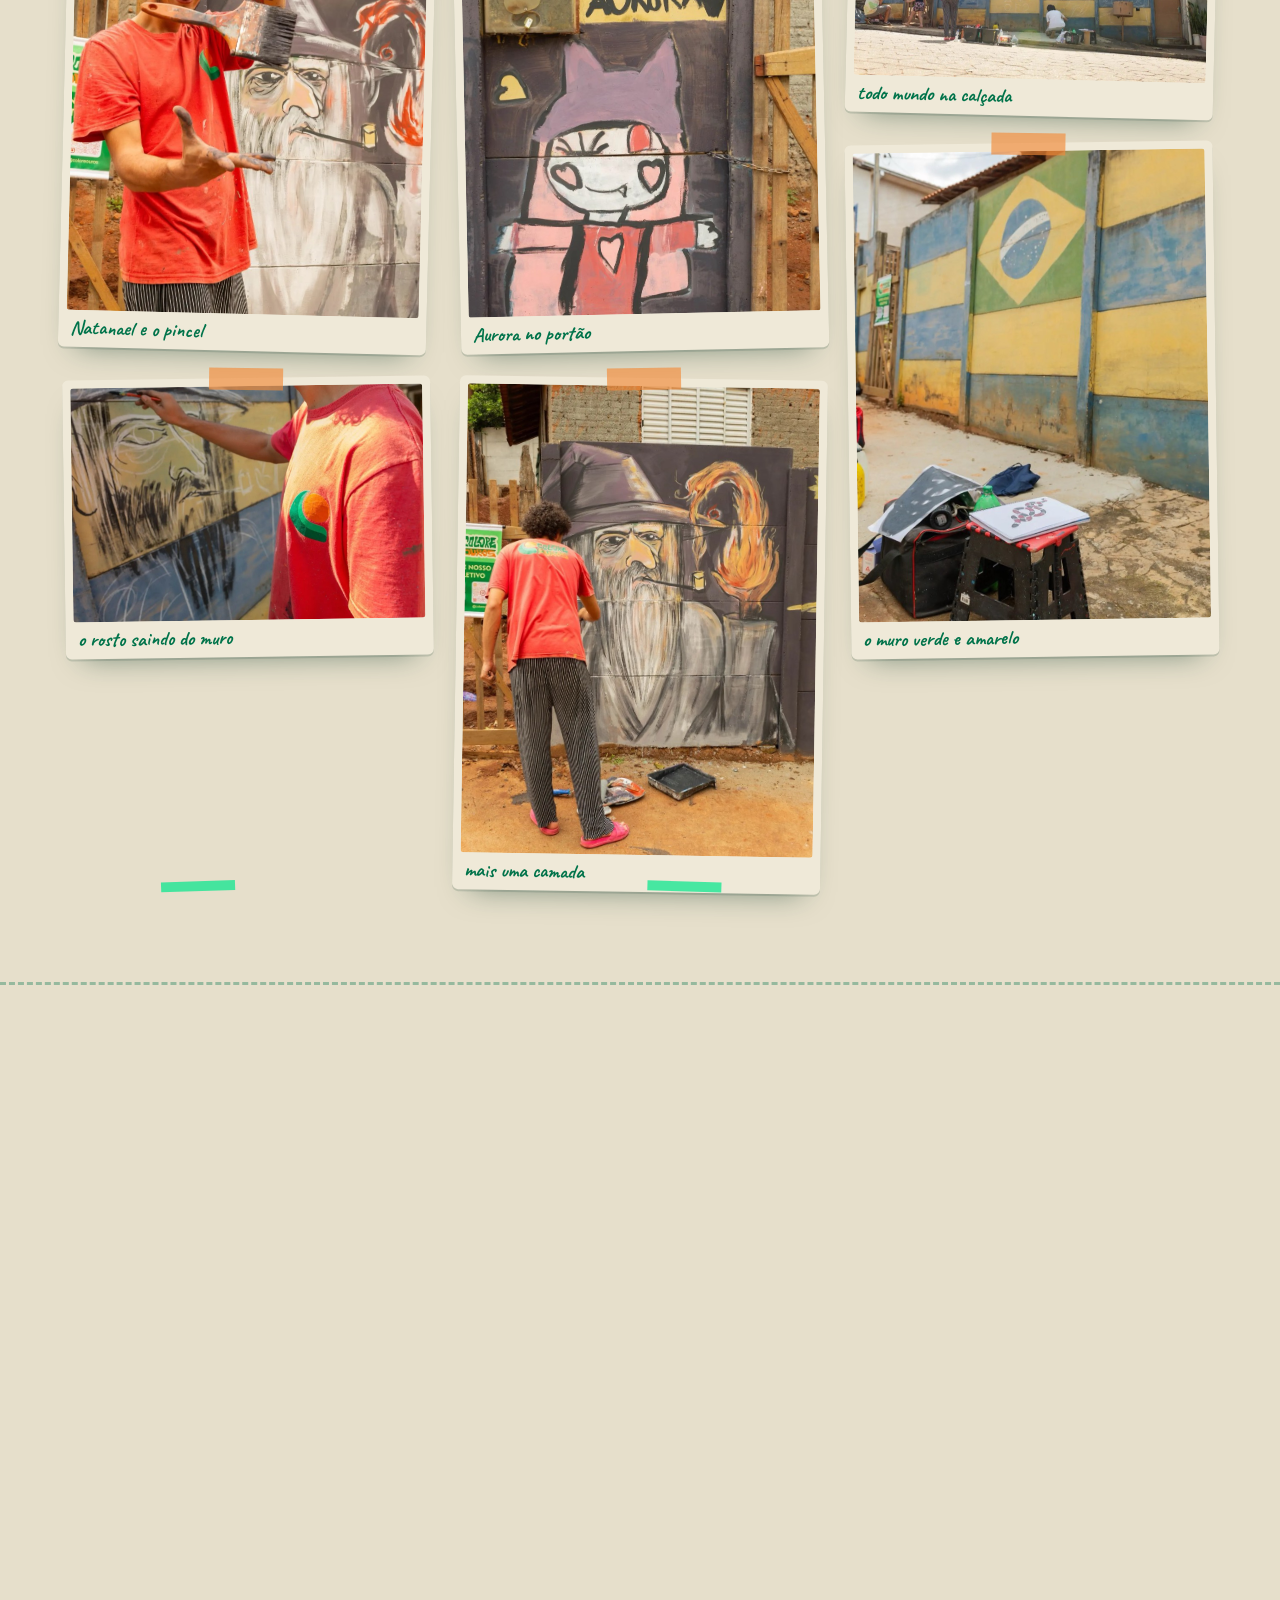
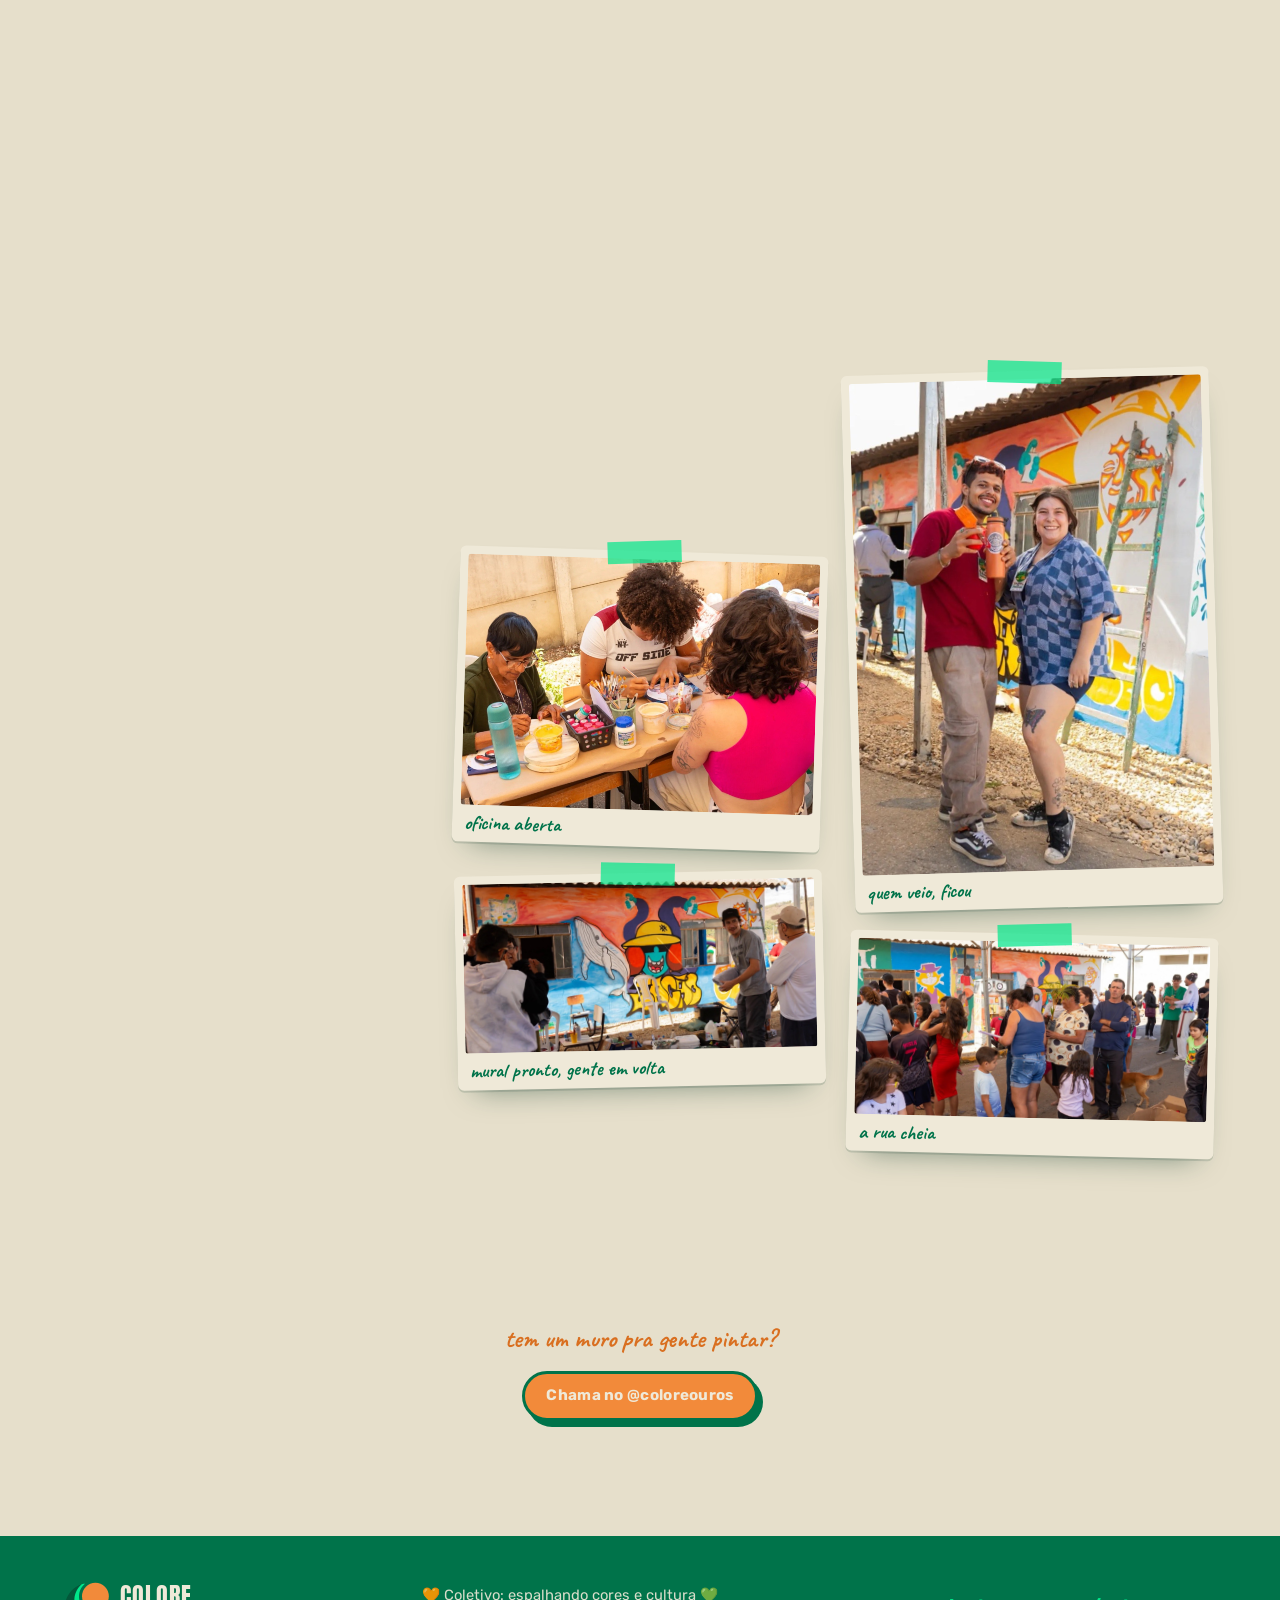
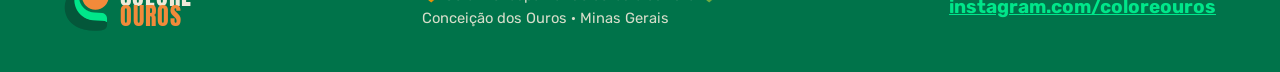
==== commit d1c0968e: "Legendas mais simples no Revira Raízes" ====
--- a/projetos.html
+++ b/projetos.html
@@ -81,7 +81,7 @@
   <a href="https://www.instagram.com/coloreouros/" target="_blank" rel="noopener">instagram.com/coloreouros</a>
 </footer>
 
-<script src="projetos-dados.js?v=2"></script>
+<script src="projetos-dados.js?v=3"></script>
 <script src="projetos.js?v=1"></script>
 </body>
 </html>
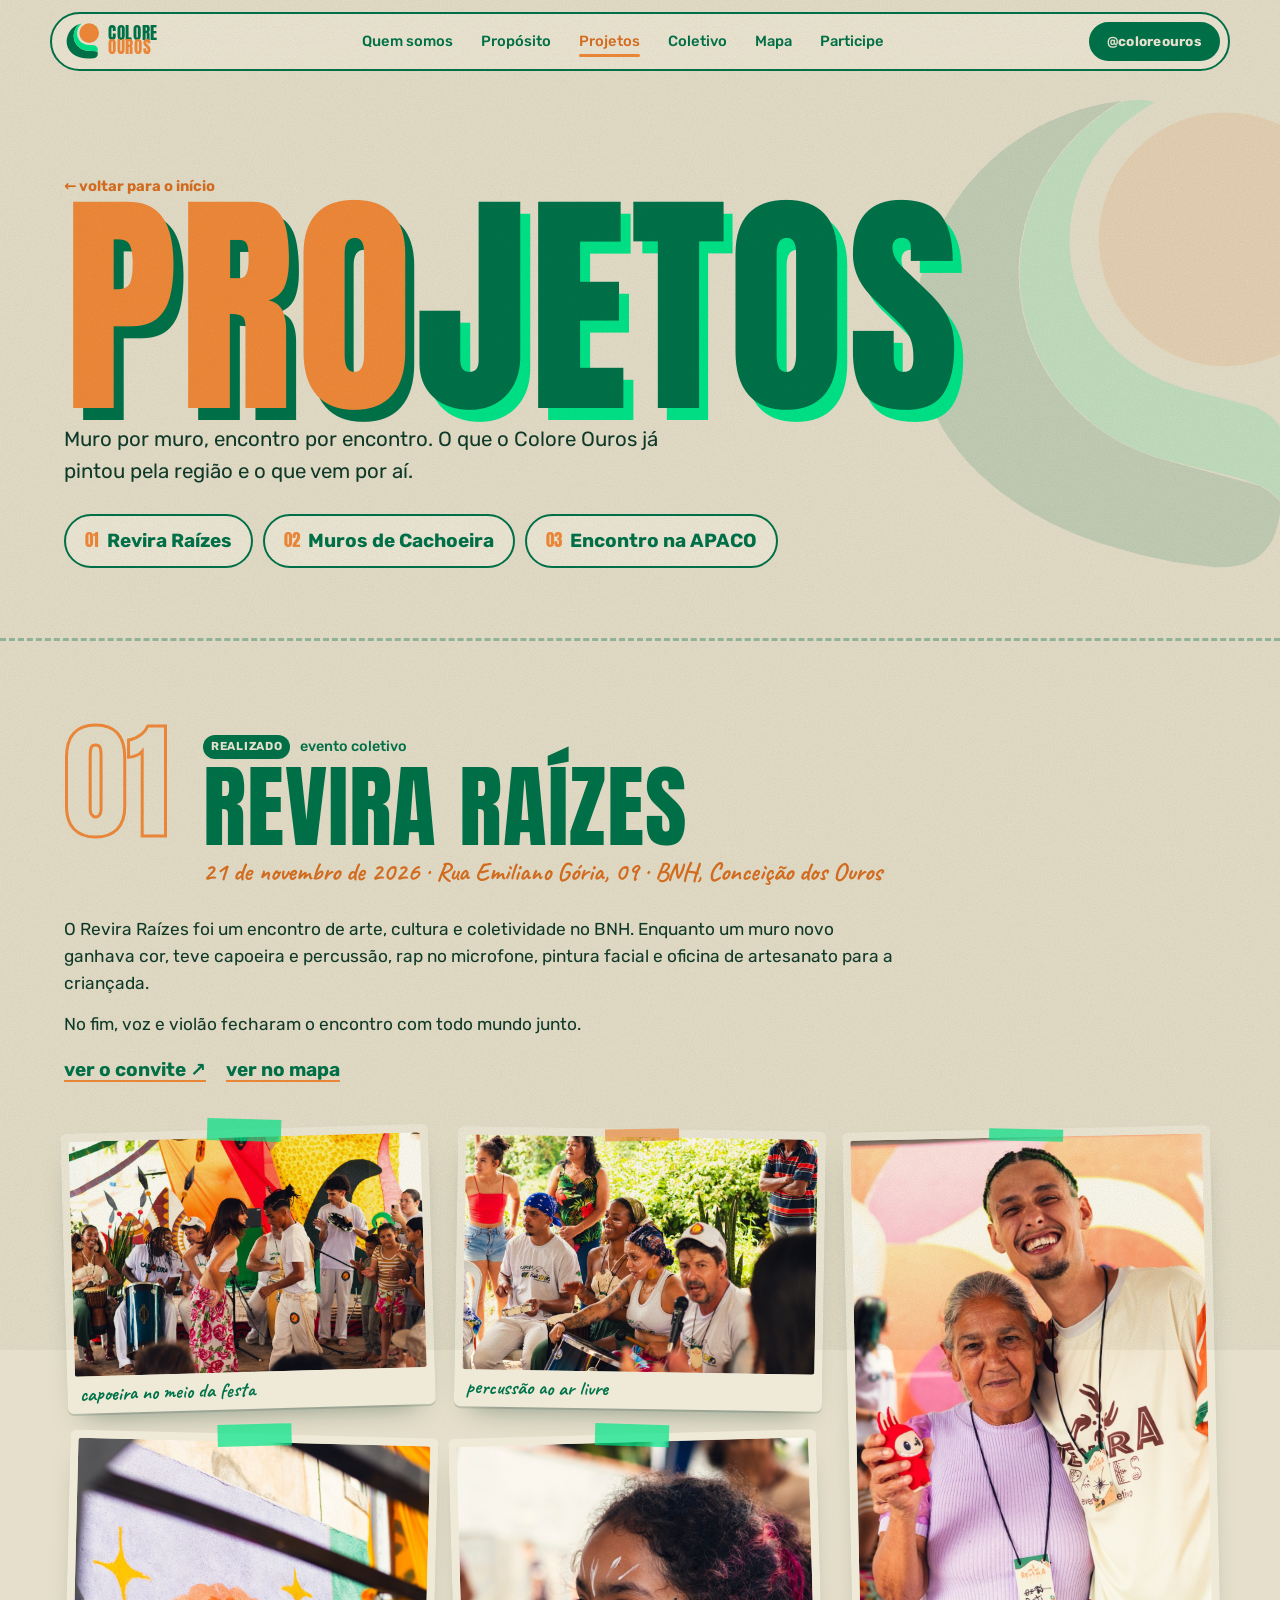
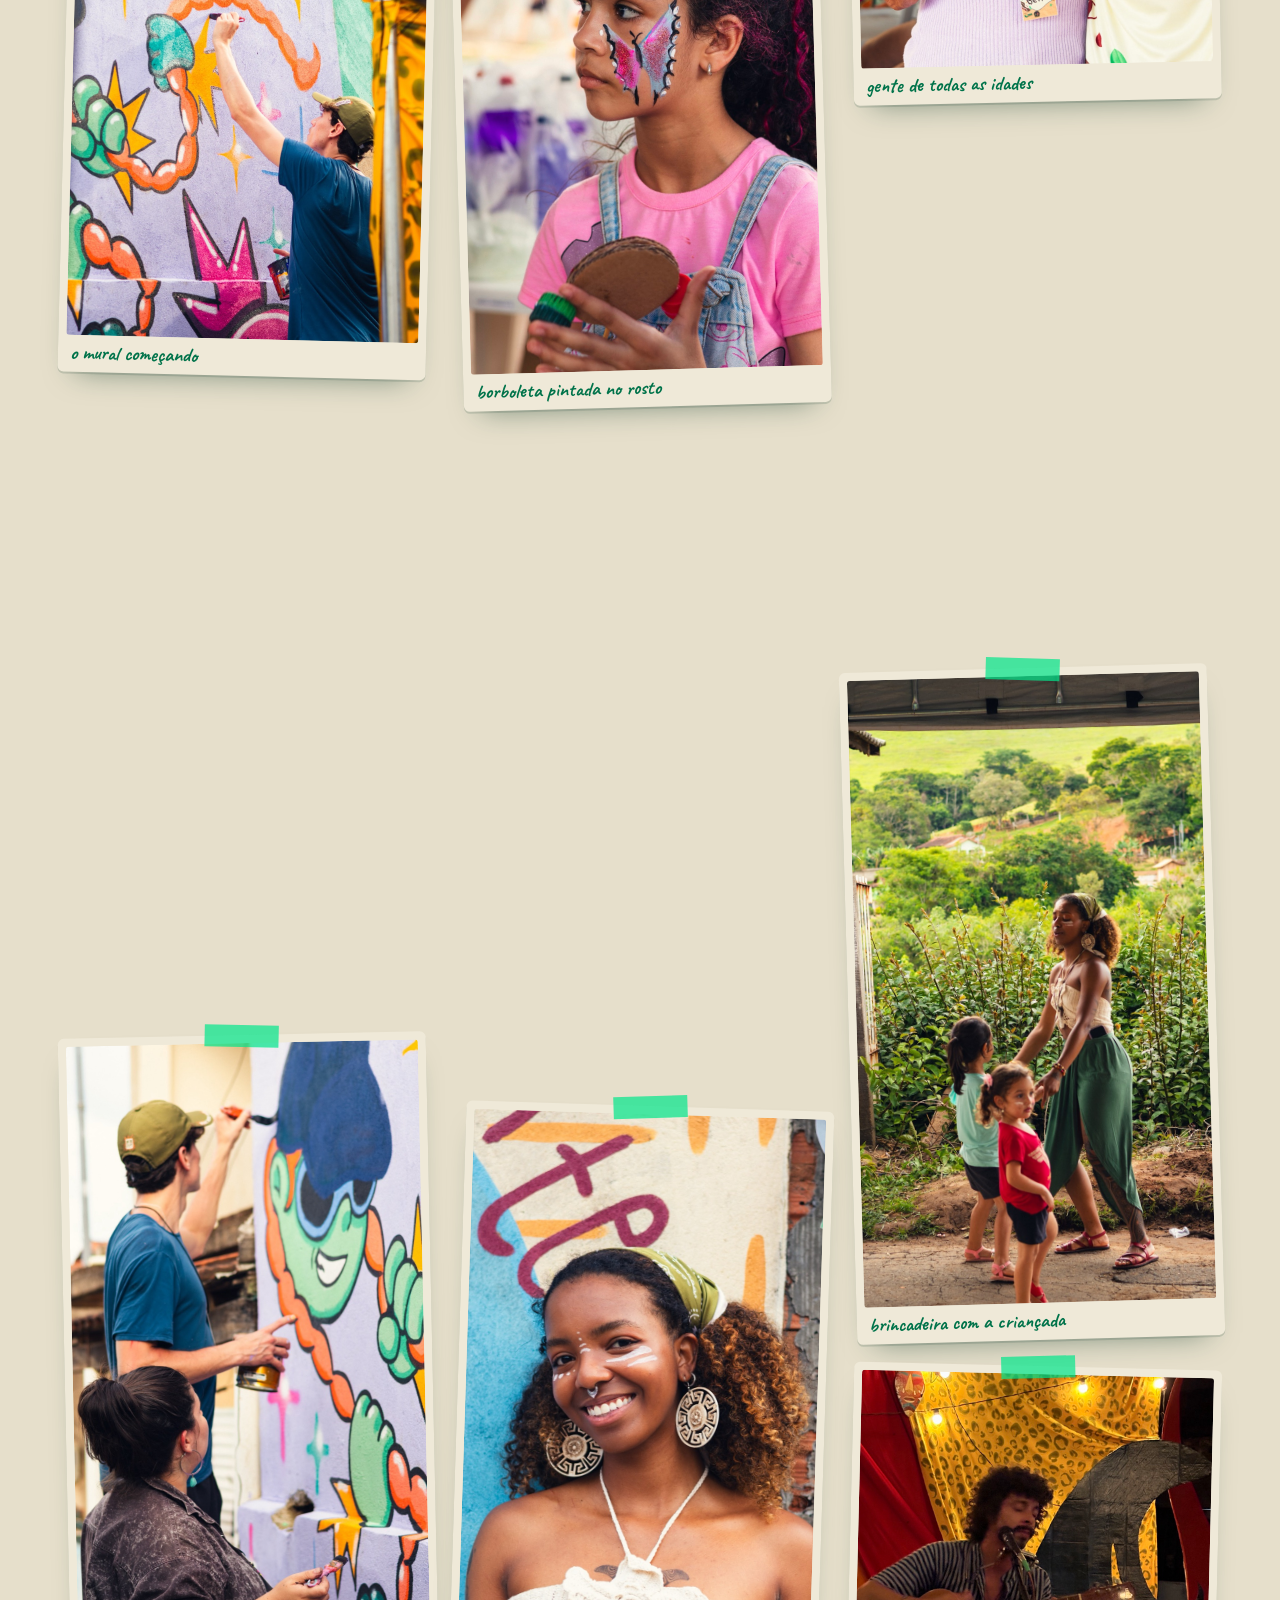
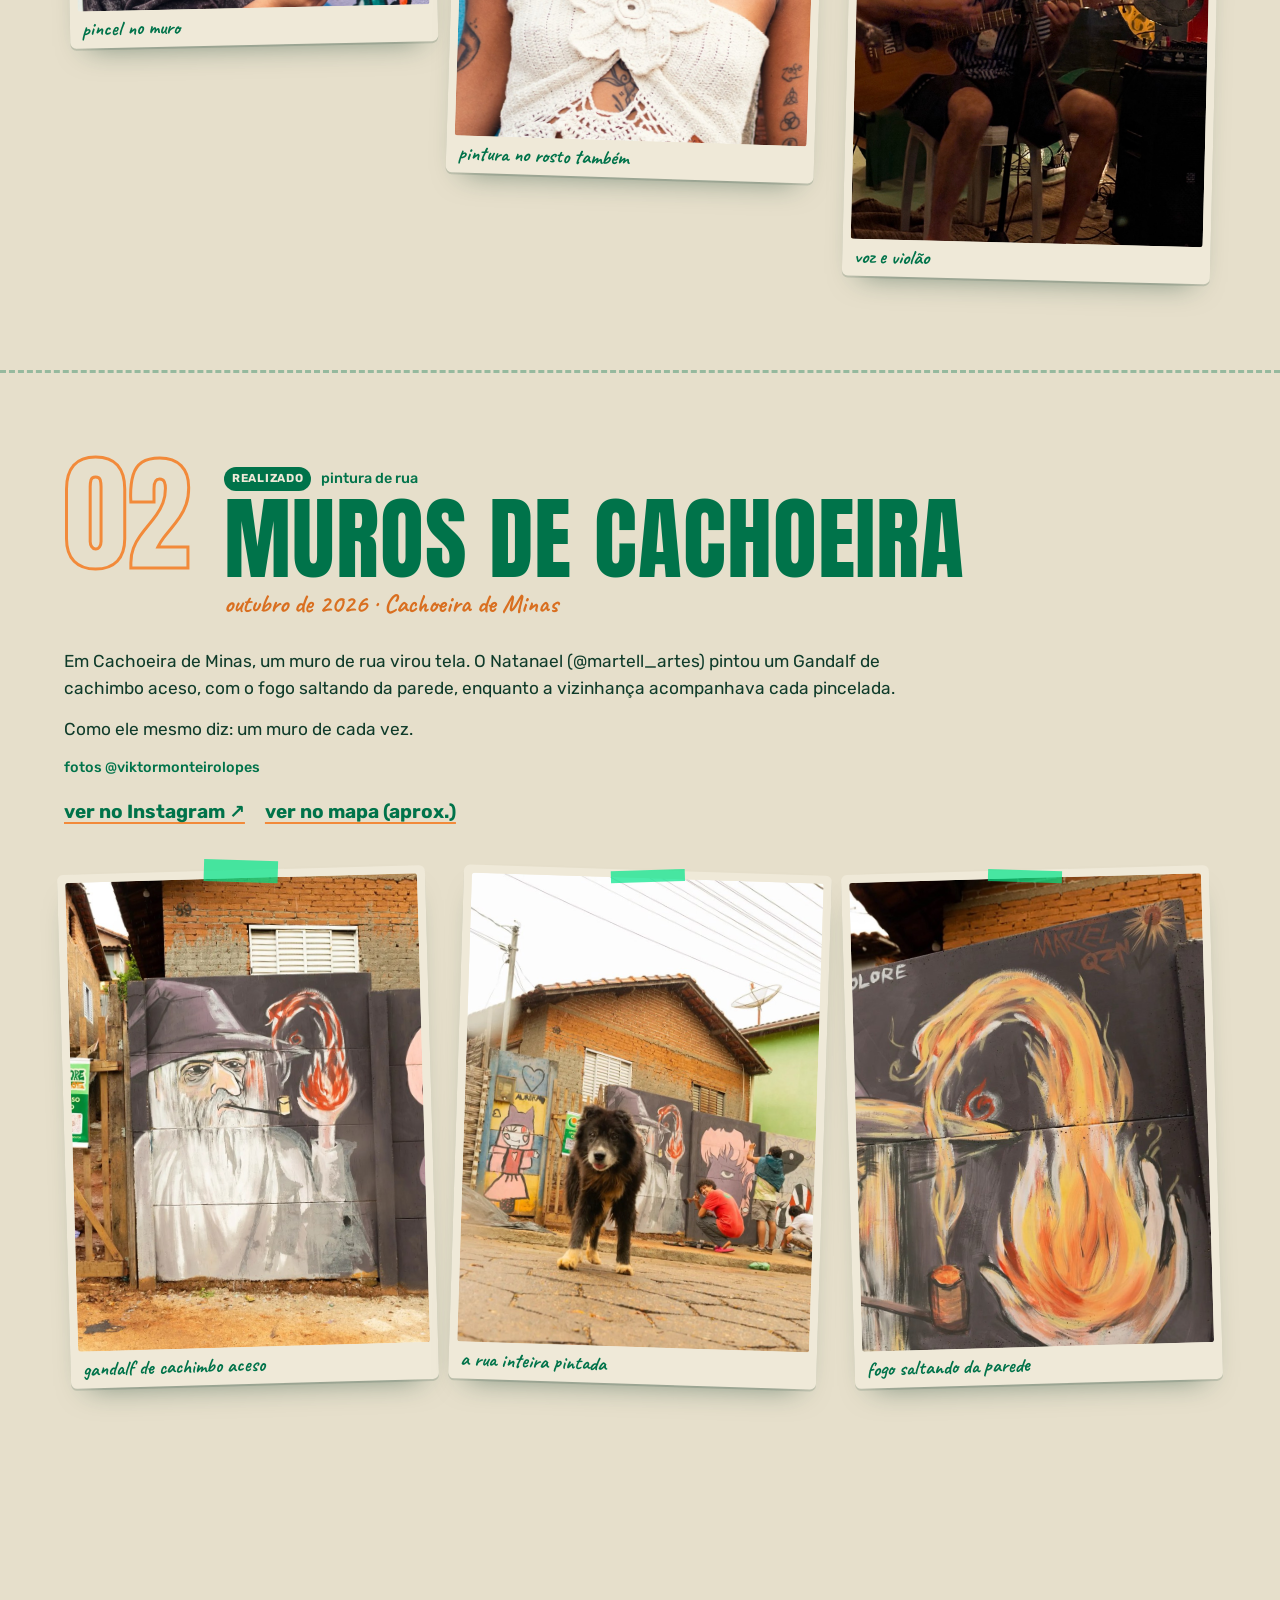
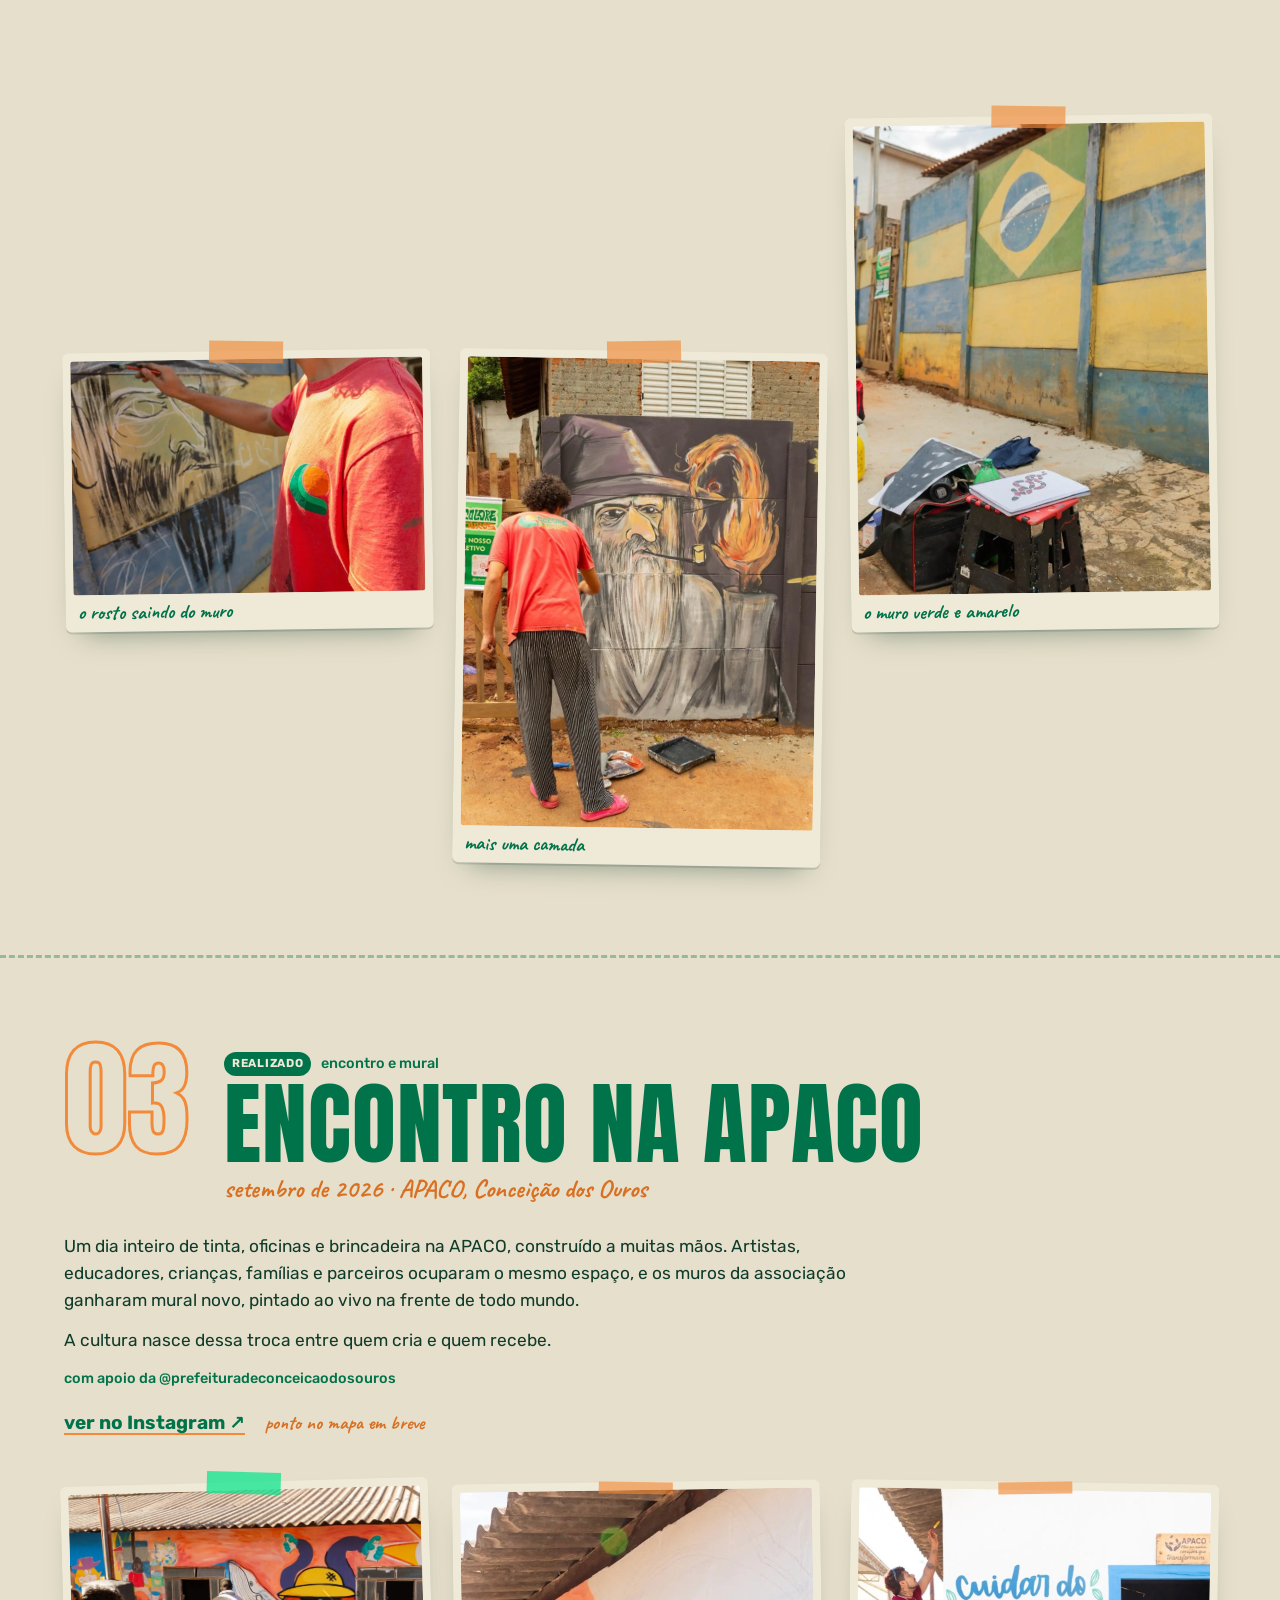
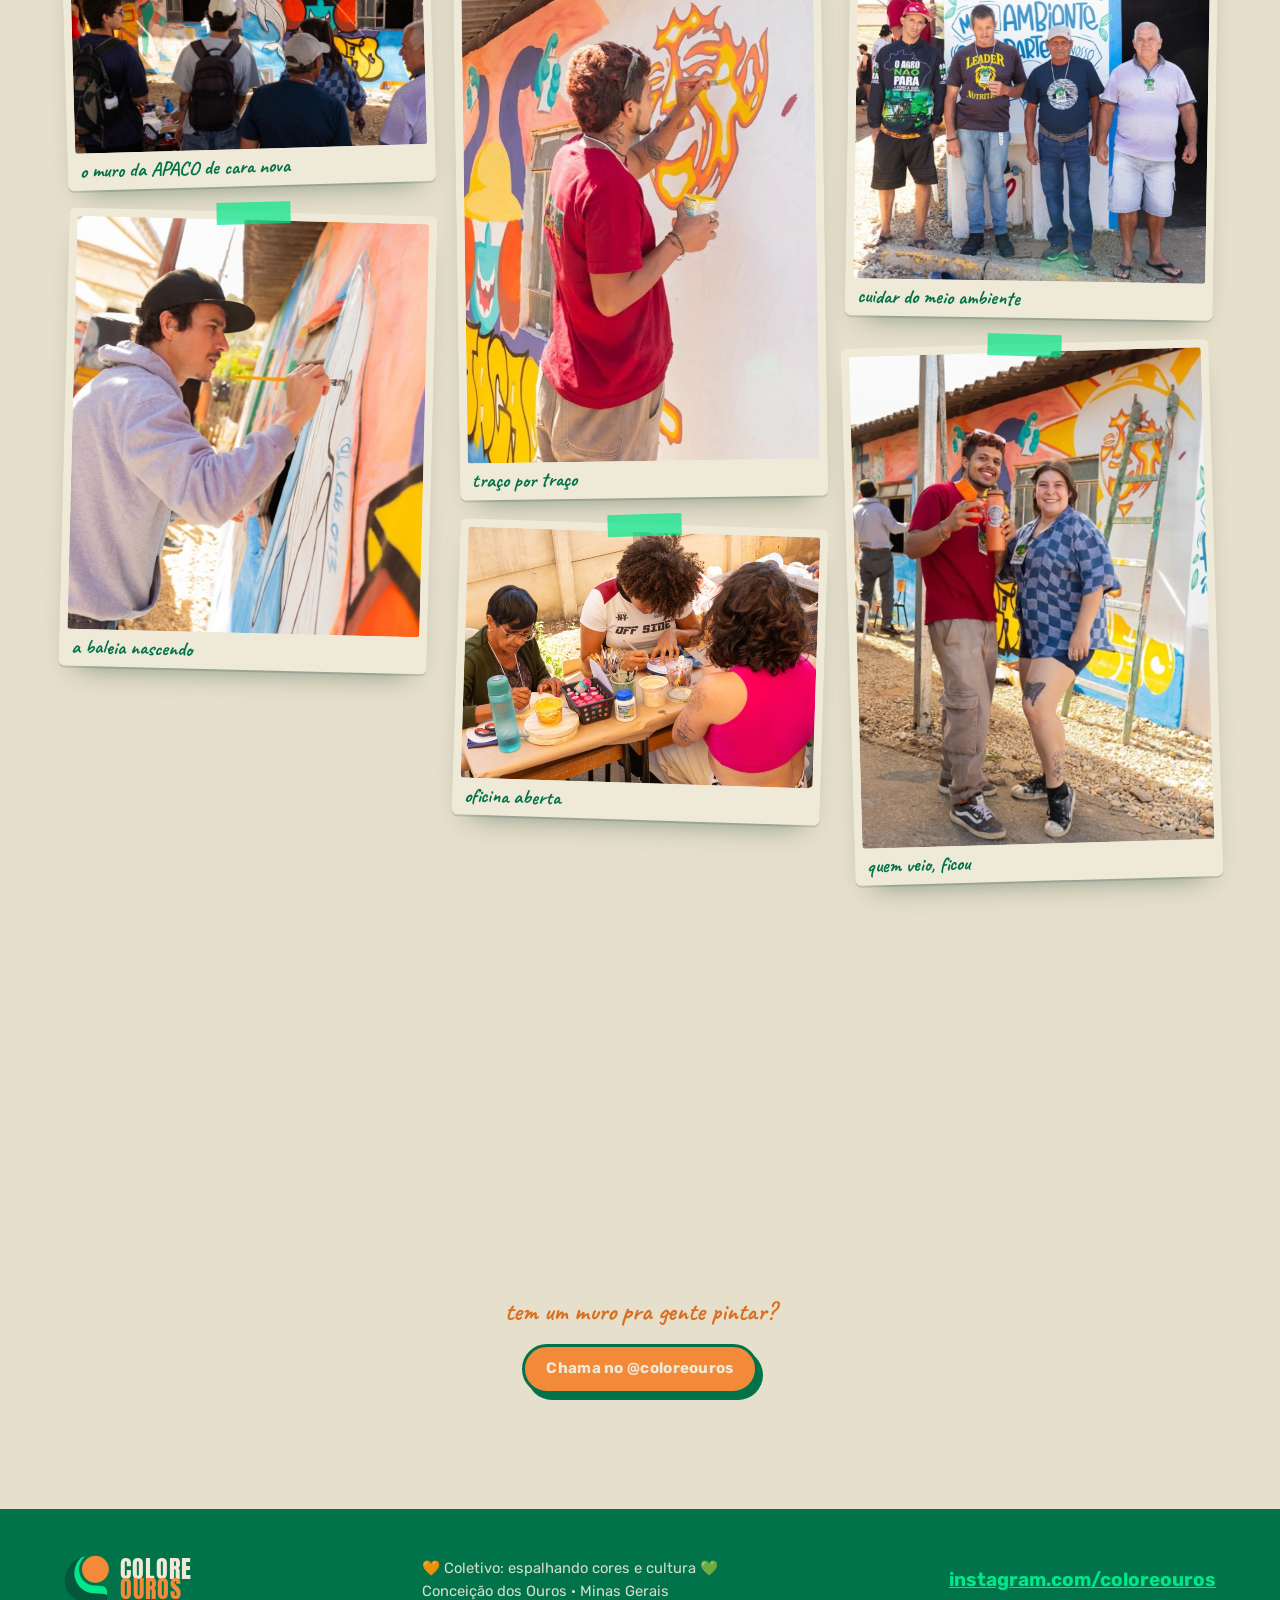
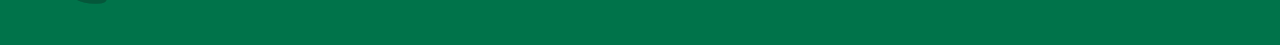
==== commit 6e1d211b: "Revira Raízes: legendas e texto fiéis às fotos" ====
--- a/projetos.html
+++ b/projetos.html
@@ -81,7 +81,7 @@
   <a href="https://www.instagram.com/coloreouros/" target="_blank" rel="noopener">instagram.com/coloreouros</a>
 </footer>
 
-<script src="projetos-dados.js?v=3"></script>
+<script src="projetos-dados.js?v=5"></script>
 <script src="projetos.js?v=1"></script>
 </body>
 </html>
